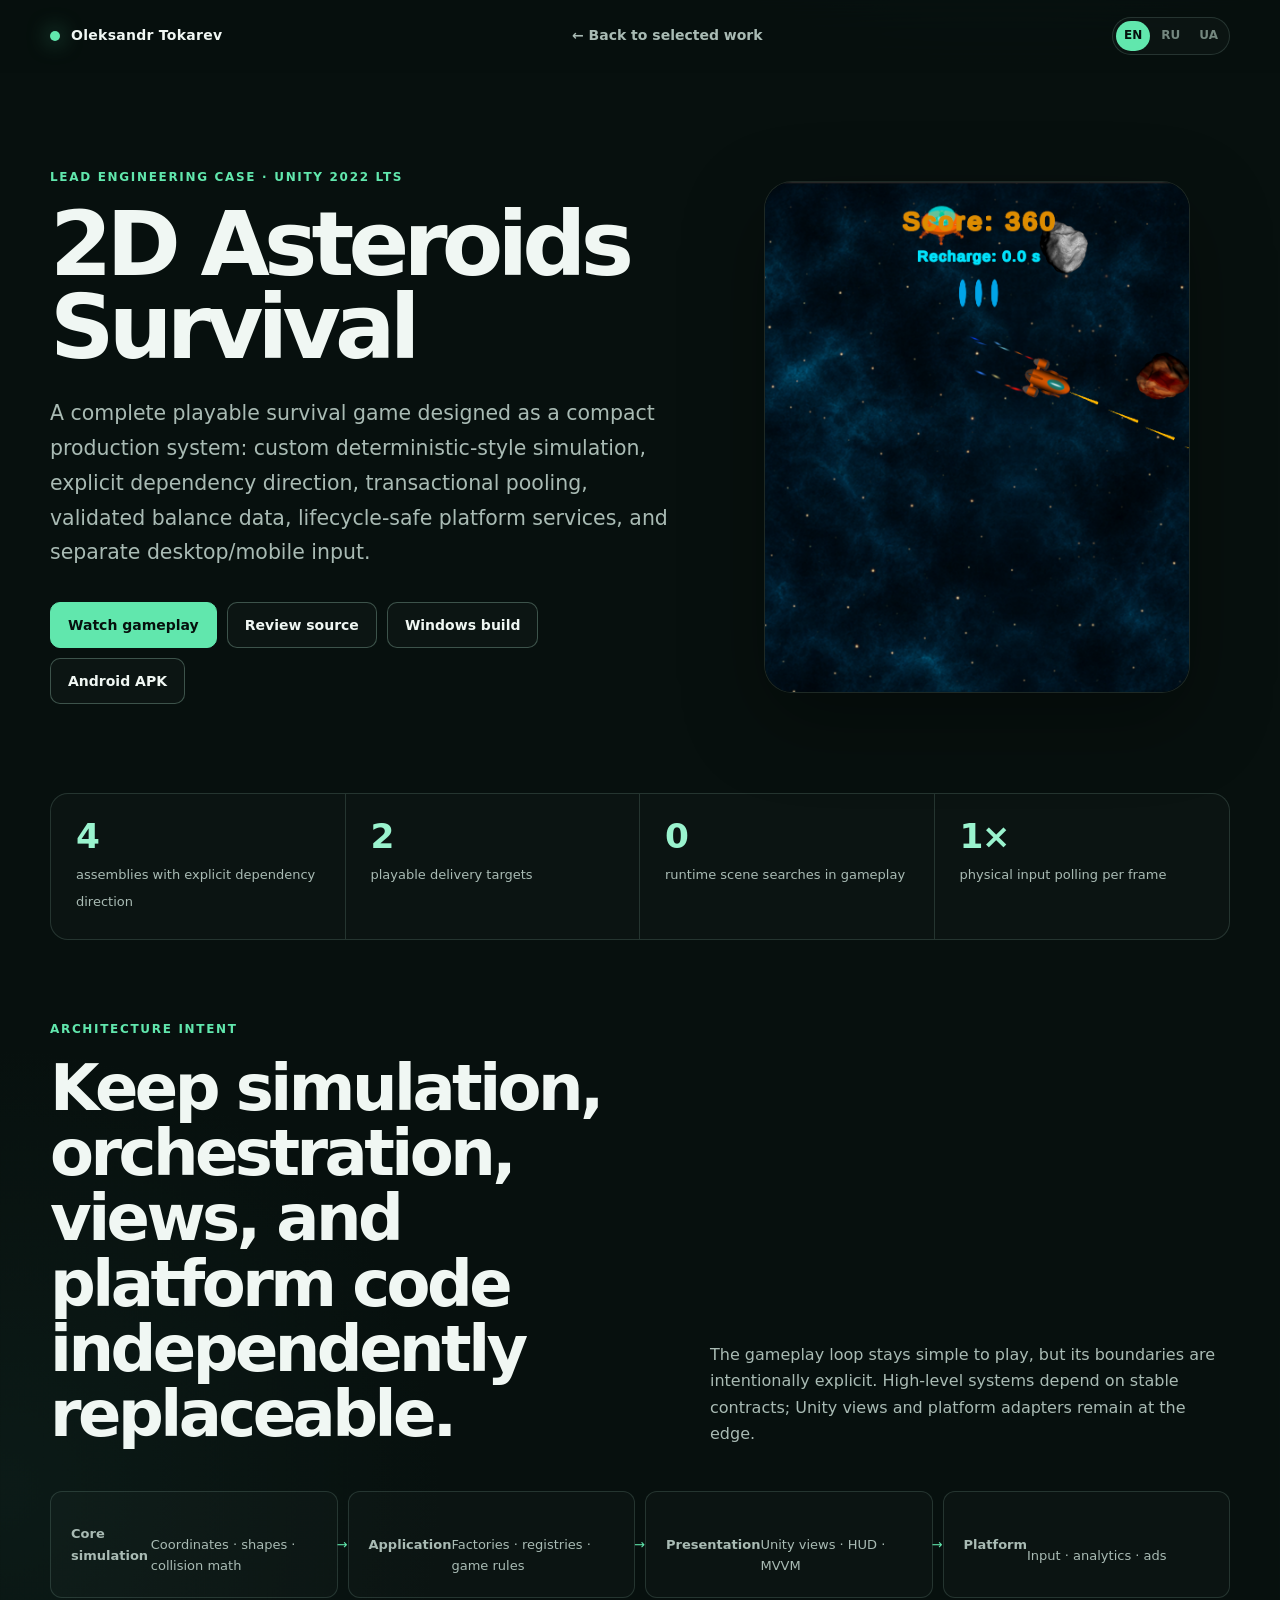
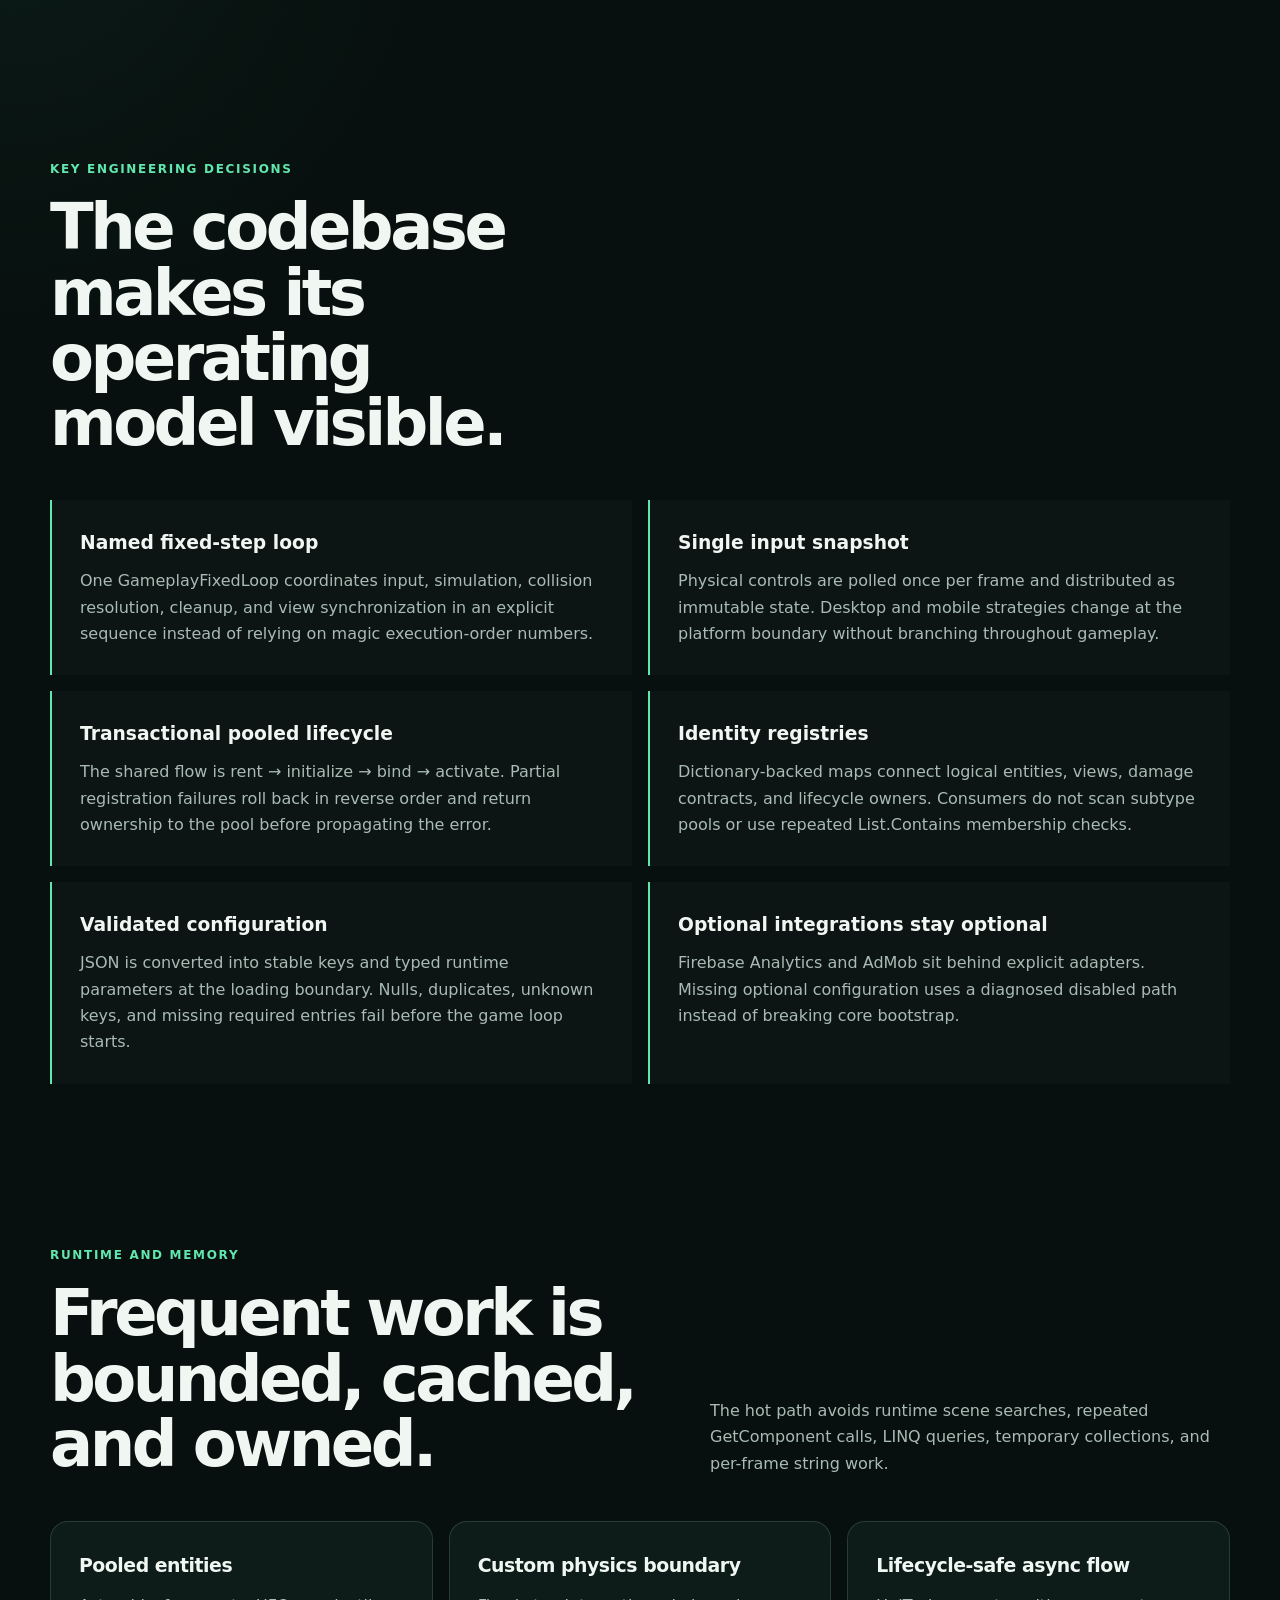
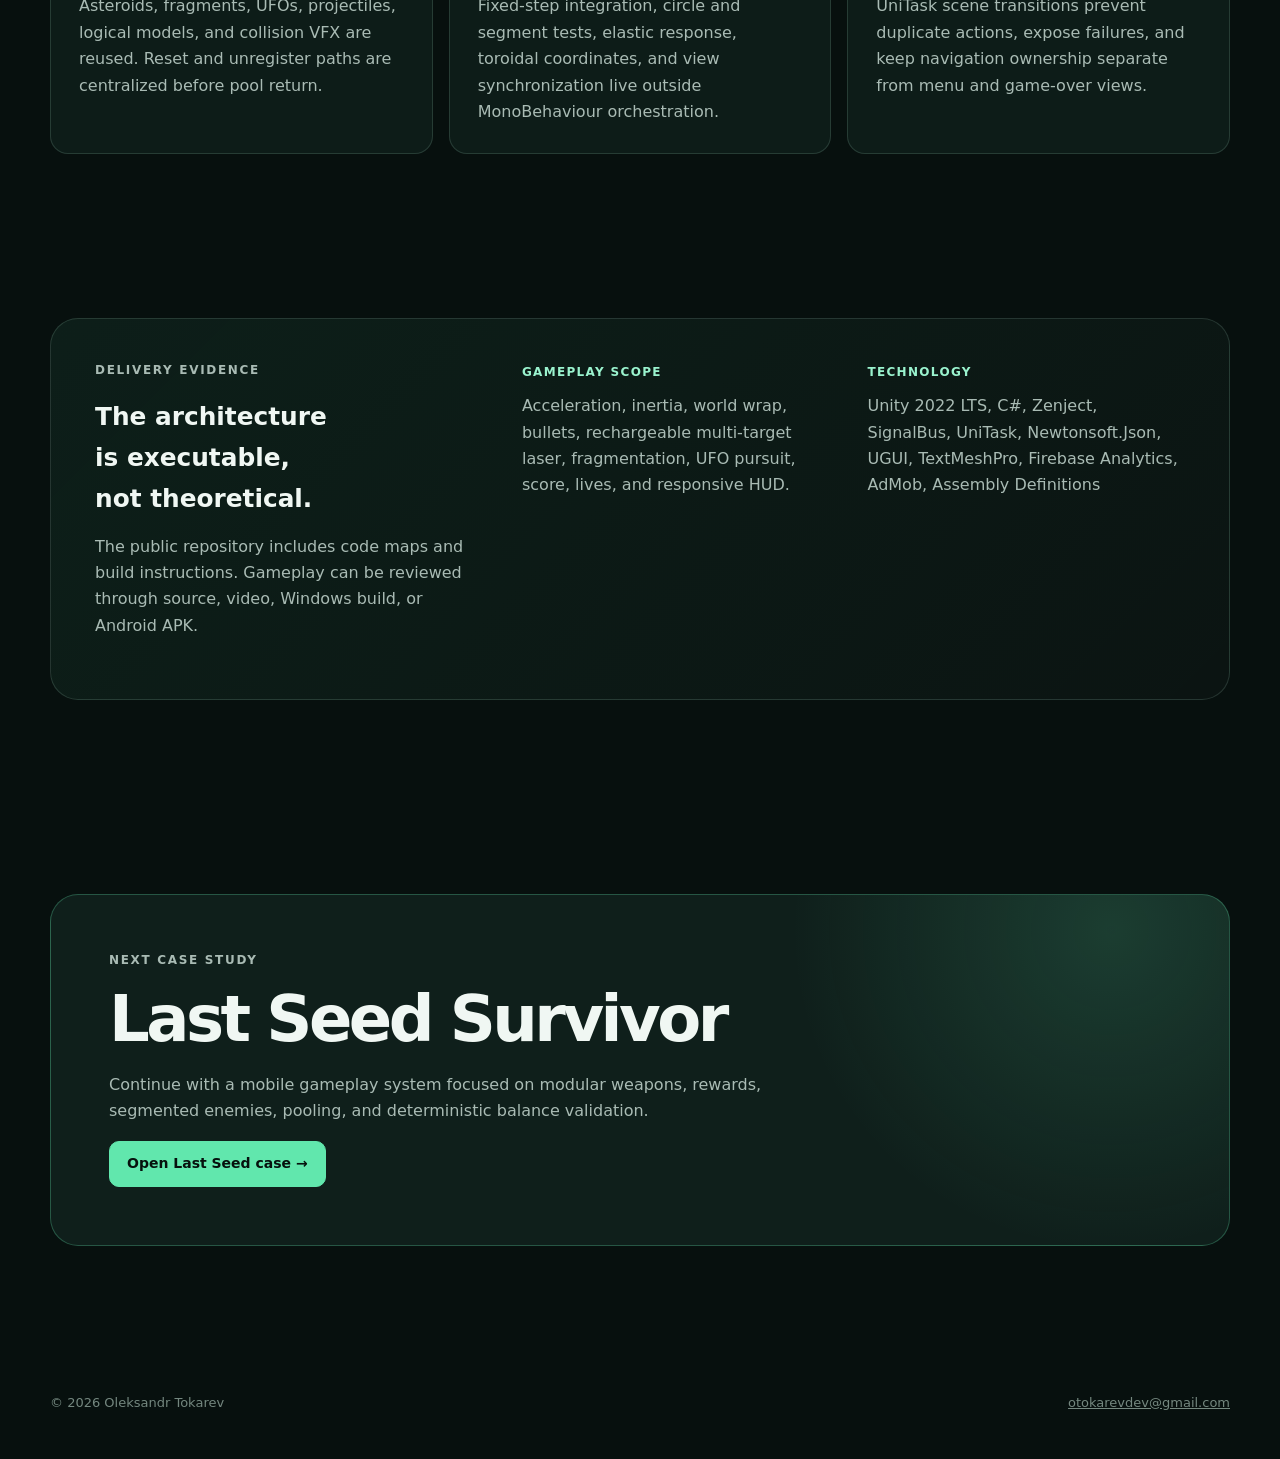
==== projects/asteroids.html @ 2c9d12d4 "feat: restore interactive project media and mobile controls" ====
<!doctype html>
<html lang="en">
<head>
  <meta charset="utf-8"><meta name="viewport" content="width=device-width, initial-scale=1">
  <meta name="description" content="2D Asteroids Survival Unity architecture case study: custom fixed-step physics, explicit assembly boundaries, Zenject composition roots, pooling, validated configuration, mobile input, and PC/Android builds.">
  <link rel="canonical" href="https://tokarevdev.github.io/projects/asteroids.html">
  <meta property="og:type" content="article"><meta property="og:url" content="https://tokarevdev.github.io/projects/asteroids.html"><meta property="og:title" content="2D Asteroids Survival | Unity Architecture Case Study"><meta property="og:description" content="A playable Unity system built around custom physics, explicit dependencies, pooled lifecycles, and platform delivery."><meta property="og:image" content="https://tokarevdev.github.io/assets/asteroids/gameplay.png">
  <meta name="twitter:card" content="summary_large_image"><meta name="twitter:title" content="2D Asteroids Survival | Unity Architecture Case Study"><meta name="twitter:description" content="Custom physics, clean architecture, pooled runtime entities, and playable Windows/Android delivery."><meta name="twitter:image" content="https://tokarevdev.github.io/assets/asteroids/gameplay.png">
  <title>2D Asteroids Survival | Unity Architecture Case Study</title><link rel="stylesheet" href="../assets/site.css">
</head>
<body>
  <a class="skip-link" href="#main" data-i18n="skip">Skip to content</a>
  <header class="site-header"><div class="shell nav"><a class="brand" href="../index.html"><span class="brand-mark" aria-hidden="true"></span><span>Oleksandr Tokarev</span></a><a class="back-link" href="../index.html#work" data-i18n="nav.back">← Back to selected work</a><div class="locale-switcher" aria-label="Language"><button class="locale-button" type="button" data-locale="en" aria-pressed="true">EN</button><button class="locale-button" type="button" data-locale="ru" aria-pressed="false">RU</button><button class="locale-button" type="button" data-locale="uk" aria-pressed="false">UA</button></div></div></header>
  <main id="main">
    <section class="shell case-hero">
      <div><p class="eyebrow" data-i18n="hero.eyebrow">Lead engineering case · Unity 2022 LTS</p><h1>2D Asteroids Survival</h1><p class="hero-lead" data-i18n="hero.lead">A complete playable survival game designed as a compact production system: custom deterministic-style simulation, explicit dependency direction, transactional pooling, validated balance data, lifecycle-safe platform services, and separate desktop/mobile input.</p><div class="hero-actions"><a class="button primary" href="https://youtu.be/MV7N_iHXxiU" target="_blank" rel="noopener" data-i18n="button.gameplay">Watch gameplay</a><a class="button" href="https://github.com/TokarevDev/2D_Asteroids_Survival" target="_blank" rel="noopener" data-i18n="button.source">Review source</a><a class="button" href="../assets/builds/asteroids/2D_Asteroids_Survival_PC_Build.zip" download data-i18n="button.pc">Windows build</a><a class="button" href="../assets/builds/asteroids/2D_Asteroids_Survival.apk" download data-i18n="button.android">Android APK</a></div></div>
      <figure class="case-visual"><div class="media-gallery" data-gallery><div class="gallery-frame landscape" data-gallery-frame tabindex="0"><div class="gallery-track" data-gallery-track><img class="gallery-slide" data-gallery-slide src="../assets/asteroids/gameplay.png" alt="2D Asteroids Survival gameplay arena"></div></div></div></figure>
    </section>

    <section class="shell proof-grid wide-proof" aria-label="Case study evidence"><div class="proof"><b>4</b><span data-i18n="proof.assemblies">assemblies with explicit dependency direction</span></div><div class="proof"><b>2</b><span data-i18n="proof.platforms">playable delivery targets</span></div><div class="proof"><b>0</b><span data-i18n="proof.lookup">runtime scene searches in gameplay</span></div><div class="proof"><b>1×</b><span data-i18n="proof.input">physical input polling per frame</span></div></section>

    <section class="section compact"><div class="shell"><div class="section-head"><div><p class="eyebrow" data-i18n="case.eyebrow">Architecture intent</p><h2 data-i18n="case.title">Keep simulation, orchestration, views, and platform code independently replaceable.</h2></div><p class="section-note" data-i18n="case.note">The gameplay loop stays simple to play, but its boundaries are intentionally explicit. High-level systems depend on stable contracts; Unity views and platform adapters remain at the edge.</p></div>
      <div class="architecture-flow"><span data-i18n-html="flow.core"><b>Core simulation</b><br>Coordinates · shapes · collision math</span><span data-i18n-html="flow.app"><b>Application</b><br>Factories · registries · game rules</span><span data-i18n-html="flow.presentation"><b>Presentation</b><br>Unity views · HUD · MVVM</span><span data-i18n-html="flow.platform"><b>Platform</b><br>Input · analytics · ads</span></div>
    </div></section>

    <section class="section compact"><div class="shell"><div class="section-head"><div><p class="eyebrow" data-i18n="decisions.eyebrow">Key engineering decisions</p><h2 data-i18n="decisions.title">The codebase makes its operating model visible.</h2></div></div><div class="decision-grid">
      <article class="decision"><h3 data-i18n="decision.loop.title">Named fixed-step loop</h3><p data-i18n="decision.loop.text">One GameplayFixedLoop coordinates input, simulation, collision resolution, cleanup, and view synchronization in an explicit sequence instead of relying on magic execution-order numbers.</p></article>
      <article class="decision"><h3 data-i18n="decision.input.title">Single input snapshot</h3><p data-i18n="decision.input.text">Physical controls are polled once per frame and distributed as immutable state. Desktop and mobile strategies change at the platform boundary without branching throughout gameplay.</p></article>
      <article class="decision"><h3 data-i18n="decision.pool.title">Transactional pooled lifecycle</h3><p data-i18n="decision.pool.text">The shared flow is rent → initialize → bind → activate. Partial registration failures roll back in reverse order and return ownership to the pool before propagating the error.</p></article>
      <article class="decision"><h3 data-i18n="decision.registry.title">Identity registries</h3><p data-i18n="decision.registry.text">Dictionary-backed maps connect logical entities, views, damage contracts, and lifecycle owners. Consumers do not scan subtype pools or use repeated List.Contains membership checks.</p></article>
      <article class="decision"><h3 data-i18n="decision.config.title">Validated configuration</h3><p data-i18n="decision.config.text">JSON is converted into stable keys and typed runtime parameters at the loading boundary. Nulls, duplicates, unknown keys, and missing required entries fail before the game loop starts.</p></article>
      <article class="decision"><h3 data-i18n="decision.integration.title">Optional integrations stay optional</h3><p data-i18n="decision.integration.text">Firebase Analytics and AdMob sit behind explicit adapters. Missing optional configuration uses a diagnosed disabled path instead of breaking core bootstrap.</p></article>
    </div></div></section>

    <section class="section compact"><div class="shell"><div class="section-head"><div><p class="eyebrow" data-i18n="runtime.eyebrow">Runtime and memory</p><h2 data-i18n="runtime.title">Frequent work is bounded, cached, and owned.</h2></div><p class="section-note" data-i18n="runtime.note">The hot path avoids runtime scene searches, repeated GetComponent calls, LINQ queries, temporary collections, and per-frame string work.</p></div><div class="case-grid">
      <article class="case-card"><h3 data-i18n="runtime.pool.title">Pooled entities</h3><p data-i18n="runtime.pool.text">Asteroids, fragments, UFOs, projectiles, logical models, and collision VFX are reused. Reset and unregister paths are centralized before pool return.</p></article>
      <article class="case-card"><h3 data-i18n="runtime.physics.title">Custom physics boundary</h3><p data-i18n="runtime.physics.text">Fixed-step integration, circle and segment tests, elastic response, toroidal coordinates, and view synchronization live outside MonoBehaviour orchestration.</p></article>
      <article class="case-card"><h3 data-i18n="runtime.async.title">Lifecycle-safe async flow</h3><p data-i18n="runtime.async.text">UniTask scene transitions prevent duplicate actions, expose failures, and keep navigation ownership separate from menu and game-over views.</p></article>
    </div></div></section>

    <section class="section compact"><div class="shell stack"><div><p class="eyebrow" data-i18n="delivery.eyebrow">Delivery evidence</p><h3 data-i18n="delivery.title">The architecture is executable, not theoretical.</h3><p data-i18n="delivery.text">The public repository includes code maps and build instructions. Gameplay can be reviewed through source, video, Windows build, or Android APK.</p></div><div class="stack-groups"><div class="stack-group"><h4 data-i18n="delivery.gameplay">Gameplay scope</h4><p data-i18n="delivery.gameplay.text">Acceleration, inertia, world wrap, bullets, rechargeable multi-target laser, fragmentation, UFO pursuit, score, lives, and responsive HUD.</p></div><div class="stack-group"><h4 data-i18n="delivery.stack">Technology</h4><p>Unity 2022 LTS, C#, Zenject, SignalBus, UniTask, Newtonsoft.Json, UGUI, TextMeshPro, Firebase Analytics, AdMob, Assembly Definitions</p></div></div></div></section>

    <section class="section"><div class="shell contact"><p class="eyebrow" data-i18n="next.eyebrow">Next case study</p><h2>Last Seed Survivor</h2><p data-i18n="next.text">Continue with a mobile gameplay system focused on modular weapons, rewards, segmented enemies, pooling, and deterministic balance validation.</p><a class="button primary" href="last-seed.html" data-i18n="next.button">Open Last Seed case →</a></div></section>
  </main>
  <footer class="site-footer"><div class="shell footer-row"><span>© 2026 Oleksandr Tokarev</span><a href="mailto:otokarevdev@gmail.com">otokarevdev@gmail.com</a></div></footer>
  <script>
  window.PORTFOLIO_TRANSLATIONS={
    ru:{"skip":"Перейти к содержимому","nav.back":"← К избранным проектам","hero.eyebrow":"Главный инженерный кейс · Unity 2022 LTS","hero.lead":"Завершённая survival-игра, спроектированная как компактная production-система: собственная deterministic-style симуляция, явное направление зависимостей, транзакционный pooling, валидируемые данные баланса, lifecycle-safe платформенные сервисы и отдельный desktop/mobile input.","button.gameplay":"Смотреть геймплей","button.source":"Открыть код","button.pc":"Windows-сборка","button.android":"Android APK","proof.assemblies":"assemblies с явным направлением зависимостей","proof.platforms":"играбельные delivery targets","proof.lookup":"runtime-поисков по сцене в gameplay","proof.input":"physical input polling за кадр","case.eyebrow":"Архитектурное намерение","case.title":"Симуляция, orchestration, views и platform-код можно заменять независимо.","case.note":"Gameplay loop остаётся простым для игрока, но его границы намеренно явные. Высокоуровневые системы зависят от стабильных контрактов; Unity views и platform adapters остаются на краю.","flow.core":"<b>Core simulation</b><br>Координаты · shapes · collision math","flow.app":"<b>Application</b><br>Factories · registries · game rules","flow.presentation":"<b>Presentation</b><br>Unity views · HUD · MVVM","flow.platform":"<b>Platform</b><br>Input · analytics · ads","decisions.eyebrow":"Ключевые инженерные решения","decisions.title":"Кодовая база явно показывает свою операционную модель.","decision.loop.title":"Именованный fixed-step loop","decision.loop.text":"Один GameplayFixedLoop координирует input, simulation, collision resolution, cleanup и синхронизацию views в явной последовательности без магических execution-order чисел.","decision.input.title":"Единый input snapshot","decision.input.text":"Физический input опрашивается один раз за кадр и передаётся как immutable state. Desktop и mobile стратегии меняются на platform boundary без ветвлений по всему gameplay.","decision.pool.title":"Транзакционный pooled lifecycle","decision.pool.text":"Общий flow: rent → initialize → bind → activate. Частичный сбой регистрации откатывается в обратном порядке и возвращает ownership пулу до передачи ошибки.","decision.registry.title":"Identity registries","decision.registry.text":"Dictionary-backed maps связывают logical entities, views, damage-контракты и lifecycle owners. Потребители не перебирают subtype pools и не используют повторные List.Contains проверки.","decision.config.title":"Валидируемая конфигурация","decision.config.text":"JSON преобразуется в стабильные ключи и типизированные runtime-параметры на границе загрузки. Null, дубликаты, неизвестные и отсутствующие обязательные ключи выявляются до старта game loop.","decision.integration.title":"Опциональные интеграции остаются опциональными","decision.integration.text":"Firebase Analytics и AdMob находятся за явными adapters. Отсутствующая конфигурация использует диагностируемый disabled path и не ломает core bootstrap.","runtime.eyebrow":"Runtime и память","runtime.title":"Частая работа ограничена, кеширована и имеет владельца.","runtime.note":"Hot path не использует runtime scene search, повторный GetComponent, LINQ, временные коллекции и строки на каждый кадр.","runtime.pool.title":"Pooled entities","runtime.pool.text":"Астероиды, фрагменты, UFO, снаряды, logical models и collision VFX переиспользуются. Reset и unregister централизованы до возврата в pool.","runtime.physics.title":"Граница собственной физики","runtime.physics.text":"Fixed-step integration, circle/segment tests, elastic response, toroidal coordinates и синхронизация views находятся вне MonoBehaviour orchestration.","runtime.async.title":"Lifecycle-safe async flow","runtime.async.text":"UniTask scene transitions блокируют дублирующие действия, показывают ошибки и отделяют ownership навигации от menu и game-over views.","delivery.eyebrow":"Доказательства delivery","delivery.title":"Архитектуру можно запустить, это не теория.","delivery.text":"Публичный репозиторий содержит code maps и инструкции запуска. Gameplay доступен через исходный код, видео, Windows-сборку и Android APK.","delivery.gameplay":"Gameplay scope","delivery.gameplay.text":"Ускорение, инерция, world wrap, bullets, rechargeable multi-target laser, fragmentation, UFO pursuit, score, lives и адаптивный HUD.","delivery.stack":"Технологии","next.eyebrow":"Следующий кейс","next.text":"Мобильная gameplay-система с модульным оружием, наградами, сегментированными врагами, pooling и детерминированной проверкой баланса.","next.button":"Открыть кейс Last Seed →"},
    uk:{"skip":"Перейти до вмісту","nav.back":"← До обраних проєктів","hero.eyebrow":"Головний інженерний кейс · Unity 2022 LTS","hero.lead":"Завершена survival-гра, спроєктована як компактна production-система: власна deterministic-style симуляція, явний напрямок залежностей, транзакційний pooling, валідовані дані балансу, lifecycle-safe платформні сервіси та окремий desktop/mobile input.","button.gameplay":"Дивитися геймплей","button.source":"Відкрити код","button.pc":"Windows-збірка","button.android":"Android APK","proof.assemblies":"assemblies з явним напрямком залежностей","proof.platforms":"іграбельні delivery targets","proof.lookup":"runtime-пошуків по сцені в gameplay","proof.input":"physical input polling за кадр","case.eyebrow":"Архітектурний намір","case.title":"Симуляцію, orchestration, views і platform-код можна замінювати незалежно.","case.note":"Gameplay loop залишається простим для гравця, але його межі навмисно явні. Високорівневі системи залежать від стабільних контрактів; Unity views і platform adapters залишаються на краю.","flow.core":"<b>Core simulation</b><br>Координати · shapes · collision math","flow.app":"<b>Application</b><br>Factories · registries · game rules","flow.presentation":"<b>Presentation</b><br>Unity views · HUD · MVVM","flow.platform":"<b>Platform</b><br>Input · analytics · ads","decisions.eyebrow":"Ключові інженерні рішення","decisions.title":"Кодова база явно показує свою операційну модель.","decision.loop.title":"Іменований fixed-step loop","decision.loop.text":"Один GameplayFixedLoop координує input, simulation, collision resolution, cleanup і синхронізацію views у явній послідовності без магічних execution-order чисел.","decision.input.title":"Єдиний input snapshot","decision.input.text":"Фізичний input опитується один раз за кадр і передається як immutable state. Desktop і mobile стратегії змінюються на platform boundary без розгалужень у всьому gameplay.","decision.pool.title":"Транзакційний pooled lifecycle","decision.pool.text":"Спільний flow: rent → initialize → bind → activate. Частковий збій реєстрації відкочується у зворотному порядку та повертає ownership пулу до передачі помилки.","decision.registry.title":"Identity registries","decision.registry.text":"Dictionary-backed maps пов’язують logical entities, views, damage-контракти й lifecycle owners. Споживачі не перебирають subtype pools і не використовують повторні List.Contains перевірки.","decision.config.title":"Валідована конфігурація","decision.config.text":"JSON перетворюється на стабільні ключі й типізовані runtime-параметри на межі завантаження. Null, дублікати, невідомі та відсутні обов’язкові ключі виявляються до старту game loop.","decision.integration.title":"Опціональні інтеграції залишаються опціональними","decision.integration.text":"Firebase Analytics і AdMob розташовані за явними adapters. Відсутня конфігурація використовує діагностований disabled path і не ламає core bootstrap.","runtime.eyebrow":"Runtime і пам’ять","runtime.title":"Часта робота обмежена, кешована й має власника.","runtime.note":"Hot path не використовує runtime scene search, повторний GetComponent, LINQ, тимчасові колекції та рядки на кожен кадр.","runtime.pool.title":"Pooled entities","runtime.pool.text":"Астероїди, фрагменти, UFO, снаряди, logical models і collision VFX перевикористовуються. Reset і unregister централізовані до повернення в pool.","runtime.physics.title":"Межа власної фізики","runtime.physics.text":"Fixed-step integration, circle/segment tests, elastic response, toroidal coordinates і синхронізація views знаходяться поза MonoBehaviour orchestration.","runtime.async.title":"Lifecycle-safe async flow","runtime.async.text":"UniTask scene transitions блокують повторні дії, показують помилки й відокремлюють ownership навігації від menu та game-over views.","delivery.eyebrow":"Докази delivery","delivery.title":"Архітектуру можна запустити, це не теорія.","delivery.text":"Публічний репозиторій містить code maps та інструкції запуску. Gameplay доступний через вихідний код, відео, Windows-збірку та Android APK.","delivery.gameplay":"Gameplay scope","delivery.gameplay.text":"Прискорення, інерція, world wrap, bullets, rechargeable multi-target laser, fragmentation, UFO pursuit, score, lives і адаптивний HUD.","delivery.stack":"Технології","next.eyebrow":"Наступний кейс","next.text":"Мобільна gameplay-система з модульною зброєю, нагородами, сегментованими ворогами, pooling і детермінованою перевіркою балансу.","next.button":"Відкрити кейс Last Seed →"}
  };
  </script><script src="../assets/site.js" defer></script>
</body></html>
---- assets/site.css ----
:root {
  color-scheme: dark;
  --bg: #07100e;
  --bg-raised: #0b1714;
  --panel: rgba(15, 31, 27, 0.84);
  --panel-solid: #0f1f1b;
  --line: rgba(164, 214, 194, 0.17);
  --line-strong: rgba(164, 214, 194, 0.32);
  --text: #f0f7f3;
  --muted: #a9bbb4;
  --faint: #74877f;
  --accent: #61e7ad;
  --accent-strong: #9af3ce;
  --accent-soft: rgba(97, 231, 173, 0.11);
  --warm: #ffc76b;
  --danger: #ff8c7f;
  --max: 1180px;
  --radius-lg: 28px;
  --radius-md: 18px;
  --radius-sm: 12px;
  --shadow: 0 28px 80px rgba(0, 0, 0, 0.34);
}

* { box-sizing: border-box; }

html {
  scroll-behavior: smooth;
  background: var(--bg);
}

body {
  margin: 0;
  min-width: 320px;
  color: var(--text);
  background:
    radial-gradient(circle at 78% -10%, rgba(49, 148, 108, 0.18), transparent 34rem),
    radial-gradient(circle at 0% 32%, rgba(50, 111, 96, 0.11), transparent 28rem),
    var(--bg);
  font-family: Inter, ui-sans-serif, system-ui, -apple-system, BlinkMacSystemFont, "Segoe UI", sans-serif;
  font-size: 16px;
  line-height: 1.65;
  -webkit-font-smoothing: antialiased;
}

body::before {
  position: fixed;
  inset: 0;
  z-index: -1;
  pointer-events: none;
  content: "";
  opacity: 0.025;
  background-image: linear-gradient(rgba(255,255,255,.6) 1px, transparent 1px), linear-gradient(90deg, rgba(255,255,255,.6) 1px, transparent 1px);
  background-size: 48px 48px;
}

a { color: inherit; }
img { display: block; max-width: 100%; }
button, a { -webkit-tap-highlight-color: transparent; }

.skip-link {
  position: fixed;
  top: 12px;
  left: 12px;
  z-index: 100;
  padding: 10px 14px;
  color: #06100d;
  background: var(--accent);
  border-radius: 8px;
  transform: translateY(-160%);
}

.skip-link:focus { transform: translateY(0); }

.shell {
  width: min(calc(100% - 40px), var(--max));
  margin-inline: auto;
}

.site-header {
  position: sticky;
  top: 0;
  z-index: 50;
  border-bottom: 1px solid transparent;
  background: rgba(7, 16, 14, 0.72);
  backdrop-filter: blur(18px);
}

.site-header.scrolled { border-color: var(--line); }

.nav {
  min-height: 72px;
  display: flex;
  align-items: center;
  justify-content: space-between;
  gap: 24px;
}

.brand {
  display: inline-flex;
  align-items: center;
  gap: 11px;
  text-decoration: none;
  font-size: 14px;
  font-weight: 760;
  letter-spacing: .02em;
}

.brand-mark {
  width: 10px;
  height: 10px;
  border-radius: 50%;
  background: var(--accent);
  box-shadow: 0 0 22px rgba(97, 231, 173, .72);
}

.nav-links,
.locale-switcher,
.hero-actions,
.project-actions,
.contact-actions {
  display: flex;
  align-items: center;
  flex-wrap: wrap;
  gap: 10px;
}

.nav-links { gap: 24px; }
.nav-links a {
  color: var(--muted);
  text-decoration: none;
  font-size: 14px;
  font-weight: 650;
}
.nav-links a:hover { color: var(--text); }

.nav-tools { display: flex; align-items: center; gap: 18px; }
.locale-switcher {
  gap: 3px;
  padding: 3px;
  border: 1px solid var(--line);
  border-radius: 999px;
  background: rgba(255,255,255,.025);
}

.locale-button {
  min-width: 34px;
  height: 30px;
  padding: 0 8px;
  color: var(--faint);
  border: 0;
  border-radius: 999px;
  background: transparent;
  font: inherit;
  font-size: 12px;
  font-weight: 800;
  cursor: pointer;
}

.locale-button[aria-pressed="true"] {
  color: #06100d;
  background: var(--accent);
}

.hero {
  padding: 104px 0 70px;
  display: grid;
  grid-template-columns: minmax(0, 1.35fr) minmax(280px, .65fr);
  gap: 72px;
  align-items: end;
}

.eyebrow,
.project-index,
.mini-label {
  margin: 0 0 18px;
  color: var(--accent);
  font-size: 12px;
  font-weight: 850;
  letter-spacing: .14em;
  line-height: 1.3;
  text-transform: uppercase;
}

h1, h2, h3, p { margin-top: 0; }
h1, h2, h3 { text-wrap: balance; }

h1 {
  max-width: 920px;
  margin-bottom: 28px;
  font-size: clamp(3.15rem, 7.6vw, 6.9rem);
  font-weight: 780;
  letter-spacing: -.065em;
  line-height: .92;
}

.hero-lead {
  max-width: 760px;
  margin-bottom: 32px;
  color: var(--muted);
  font-size: clamp(1.04rem, 2vw, 1.28rem);
  line-height: 1.7;
}

.button {
  display: inline-flex;
  min-height: 46px;
  align-items: center;
  justify-content: center;
  gap: 8px;
  padding: 10px 17px;
  color: var(--text);
  border: 1px solid var(--line-strong);
  border-radius: 10px;
  background: rgba(255,255,255,.025);
  text-decoration: none;
  font-size: 14px;
  font-weight: 760;
  transition: transform .18s ease, border-color .18s ease, background .18s ease;
}

.button:hover {
  border-color: rgba(97,231,173,.55);
  background: var(--accent-soft);
  transform: translateY(-2px);
}

.button.primary {
  color: #06110d;
  border-color: var(--accent);
  background: var(--accent);
}

.button.primary:hover { background: var(--accent-strong); }
.button.disabled {
  color: var(--faint);
  border-style: dashed;
  cursor: not-allowed;
  pointer-events: none;
}

.hero-note {
  padding: 24px 0 4px 28px;
  border-left: 1px solid var(--line-strong);
}

.hero-note strong {
  display: block;
  margin-bottom: 8px;
  color: var(--text);
  font-size: 1.05rem;
}

.hero-note p { margin: 0; color: var(--muted); }

.proof-grid {
  display: grid;
  grid-template-columns: repeat(4, 1fr);
  border: 1px solid var(--line);
  border-radius: var(--radius-md);
  background: rgba(255,255,255,.018);
  overflow: hidden;
}

.proof {
  min-height: 142px;
  padding: 25px;
  border-right: 1px solid var(--line);
}
.proof:last-child { border-right: 0; }
.proof b {
  display: block;
  margin-bottom: 8px;
  color: var(--accent-strong);
  font-size: 2.15rem;
  letter-spacing: -.05em;
  line-height: 1;
}
.proof span { color: var(--muted); font-size: 13px; line-height: 1.45; }

.section { padding: 112px 0; }
.section.compact { padding: 82px 0; }
.section-head {
  display: grid;
  grid-template-columns: 1fr minmax(280px, 520px);
  gap: 44px;
  align-items: end;
  margin-bottom: 44px;
}

.section h2 {
  max-width: 760px;
  margin-bottom: 0;
  font-size: clamp(2.2rem, 5vw, 4.6rem);
  font-weight: 760;
  letter-spacing: -.055em;
  line-height: 1.02;
}

.section-note { margin: 0; color: var(--muted); }

.project {
  position: relative;
  display: grid;
  grid-template-columns: minmax(0, 1.08fr) minmax(340px, .92fr);
  gap: 0;
  margin-bottom: 40px;
  border: 1px solid var(--line);
  border-radius: var(--radius-lg);
  background: linear-gradient(140deg, rgba(17,37,32,.92), rgba(10,22,19,.94));
  box-shadow: var(--shadow);
  overflow: hidden;
}

.project:last-child { margin-bottom: 0; }
.project.reverse { grid-template-columns: minmax(340px, .92fr) minmax(0, 1.08fr); }
.project.reverse .project-media { order: 2; }

.project-media {
  min-height: 610px;
  background: #020605;
}

.project-media img {
  width: 100%;
  height: 100%;
  object-fit: cover;
}

.project-media.portrait {
  display: grid;
  grid-template-columns: 1fr 1fr;
  gap: 2px;
  padding: 2px;
  background: rgba(97,231,173,.13);
}

.project-media.portrait img { min-height: 304px; }

.media-gallery {
  position: relative;
  width: 100%;
  height: 100%;
  min-height: inherit;
  overflow: hidden;
}

.gallery-frame {
  width: 100%;
  height: 100%;
  min-height: inherit;
  overflow: hidden;
  cursor: zoom-in;
  touch-action: pan-y;
}

.gallery-track {
  display: flex;
  width: 100%;
  height: 100%;
  min-height: inherit;
  transition: transform .42s cubic-bezier(.22,.72,.2,1);
}

.gallery-slide {
  width: 100%;
  min-width: 100%;
  height: 100%;
  min-height: inherit;
  object-fit: contain;
  background: #020605;
  user-select: none;
}

.gallery-frame.landscape .gallery-slide { object-fit: cover; }

.gallery-controls {
  position: absolute;
  right: 18px;
  bottom: 18px;
  left: 18px;
  z-index: 4;
  display: flex;
  align-items: center;
  justify-content: space-between;
  gap: 12px;
  pointer-events: none;
}

.gallery-button,
.viewer-nav,
.viewer-close,
.back-to-top {
  display: inline-flex;
  align-items: center;
  justify-content: center;
  color: var(--text);
  border: 1px solid rgba(255,255,255,.22);
  background: rgba(5, 13, 11, .82);
  backdrop-filter: blur(12px);
  cursor: pointer;
}

.gallery-button {
  width: 42px;
  height: 42px;
  border-radius: 50%;
  font-size: 25px;
  pointer-events: auto;
}

.gallery-counter {
  padding: 7px 11px;
  color: var(--text);
  border: 1px solid rgba(255,255,255,.18);
  border-radius: 999px;
  background: rgba(5,13,11,.78);
  font-size: 12px;
  font-weight: 800;
  line-height: 1;
}

.gallery-dots {
  position: absolute;
  bottom: 78px;
  left: 50%;
  z-index: 5;
  display: flex;
  gap: 6px;
  transform: translateX(-50%);
}

.gallery-dot {
  width: 7px;
  height: 7px;
  padding: 0;
  border: 0;
  border-radius: 50%;
  background: rgba(255,255,255,.36);
  cursor: pointer;
}

.gallery-dot.active { background: var(--accent); box-shadow: 0 0 12px rgba(97,231,173,.65); }

.image-viewer {
  position: fixed;
  inset: 0;
  z-index: 1000;
  display: none;
  align-items: center;
  justify-content: center;
  padding: 26px;
  background: rgba(0, 5, 4, .94);
  backdrop-filter: blur(14px);
}

.image-viewer.open { display: flex; }
.viewer-open { overflow: hidden; }
.viewer-dialog { position: relative; width: min(1320px, 100%); height: min(88vh, 880px); }
.viewer-viewport { width: 100%; height: 100%; overflow: hidden; }
.viewer-track { display: flex; width: 100%; height: 100%; transition: transform .35s ease; }
.viewer-image { min-width: 100%; width: 100%; height: 100%; object-fit: contain; user-select: none; }
.viewer-close { position: absolute; top: -4px; right: -4px; z-index: 3; width: 48px; height: 48px; border-radius: 50%; font-size: 30px; }
.viewer-nav { position: absolute; top: 50%; z-index: 3; width: 52px; height: 72px; border-radius: 14px; font-size: 38px; transform: translateY(-50%); }
.viewer-prev { left: 12px; }
.viewer-next { right: 12px; }
.viewer-counter { position: absolute; right: 50%; bottom: 8px; padding: 7px 12px; border-radius: 999px; background: rgba(5,13,11,.8); font-size: 12px; font-weight: 800; transform: translateX(50%); }

.back-to-top {
  position: fixed;
  right: 24px;
  bottom: 24px;
  z-index: 45;
  width: 48px;
  height: 48px;
  border-radius: 50%;
  font-size: 22px;
  opacity: 0;
  pointer-events: none;
  transform: translateY(16px);
  transition: opacity .2s ease, transform .2s ease, border-color .2s ease;
}

.back-to-top.visible { opacity: 1; pointer-events: auto; transform: translateY(0); }
.back-to-top:hover, .gallery-button:hover, .viewer-nav:hover, .viewer-close:hover { border-color: var(--accent); color: var(--accent); }

.project-content { padding: clamp(30px, 5vw, 58px); }
.project h3 {
  margin-bottom: 18px;
  font-size: clamp(2rem, 4vw, 3.6rem);
  letter-spacing: -.05em;
  line-height: 1;
}

.project-summary { margin-bottom: 24px; color: var(--muted); font-size: 1.02rem; }
.metric-row {
  display: grid;
  grid-template-columns: repeat(2, 1fr);
  gap: 10px;
  margin: 28px 0;
}

.metric {
  padding: 15px;
  border: 1px solid var(--line);
  border-radius: var(--radius-sm);
  background: rgba(255,255,255,.018);
}

.metric b { display: block; color: var(--accent-strong); font-size: 1.35rem; }
.metric span { color: var(--muted); font-size: 12px; line-height: 1.35; }

.evidence-list,
.content-list {
  margin: 0 0 28px;
  padding: 0;
  list-style: none;
}

.evidence-list li,
.content-list li {
  position: relative;
  margin: 0;
  padding: 10px 0 10px 22px;
  color: var(--muted);
  border-top: 1px solid var(--line);
}
.evidence-list li::before,
.content-list li::before {
  position: absolute;
  top: 18px;
  left: 2px;
  width: 6px;
  height: 6px;
  content: "";
  border-radius: 50%;
  background: var(--accent);
}

.tag-list {
  display: flex;
  flex-wrap: wrap;
  gap: 7px;
  margin: 0 0 30px;
  padding: 0;
  list-style: none;
}
.tag-list li {
  padding: 6px 9px;
  color: #bad0c7;
  border: 1px solid var(--line);
  border-radius: 7px;
  background: rgba(255,255,255,.018);
  font-size: 11px;
  font-weight: 720;
}

.capability-grid,
.case-grid {
  display: grid;
  grid-template-columns: repeat(3, 1fr);
  gap: 16px;
}

.capability,
.case-card {
  padding: 28px;
  border: 1px solid var(--line);
  border-radius: var(--radius-md);
  background: var(--panel);
}

.capability h3,
.case-card h3 {
  margin-bottom: 12px;
  font-size: 1.18rem;
  letter-spacing: -.025em;
}
.capability p,
.case-card p { margin-bottom: 0; color: var(--muted); }

.stack {
  display: grid;
  grid-template-columns: .72fr 1.28fr;
  gap: 54px;
  padding: 44px;
  border: 1px solid var(--line);
  border-radius: var(--radius-lg);
  background: linear-gradient(135deg, rgba(97,231,173,.07), rgba(255,255,255,.018));
}

.stack h3 { margin-bottom: 14px; font-size: 1.55rem; }
.stack p { color: var(--muted); }
.stack-groups { display: grid; grid-template-columns: 1fr 1fr; gap: 28px; }
.stack-group h4 { margin: 0 0 10px; color: var(--accent-strong); font-size: 12px; letter-spacing: .11em; text-transform: uppercase; }
.stack-group p { margin: 0; }

.contact {
  padding: 58px;
  border: 1px solid rgba(97,231,173,.28);
  border-radius: var(--radius-lg);
  background:
    radial-gradient(circle at 90% 10%, rgba(97,231,173,.15), transparent 20rem),
    var(--panel-solid);
}

.contact h2 { max-width: 860px; margin-bottom: 20px; }
.contact p { max-width: 690px; color: var(--muted); }
.contact-actions { margin-top: 28px; }

.site-footer {
  padding: 34px 0 46px;
  color: var(--faint);
  font-size: 13px;
}
.footer-row { display: flex; justify-content: space-between; gap: 20px; flex-wrap: wrap; }

/* Case-study pages */
.case-hero {
  padding: 92px 0 56px;
  display: grid;
  grid-template-columns: 1.1fr .9fr;
  gap: 56px;
  align-items: center;
}
.case-hero h1 { font-size: clamp(3.2rem, 7vw, 6.4rem); }
.case-visual {
  min-height: 510px;
  border: 1px solid var(--line);
  border-radius: var(--radius-lg);
  background: #020605;
  box-shadow: var(--shadow);
  overflow: hidden;
}
.case-visual img { width: 100%; height: 100%; object-fit: cover; }
.case-visual.seed { display: grid; grid-template-columns: 1fr 1fr; gap: 2px; padding: 2px; }

.architecture-flow {
  display: grid;
  grid-template-columns: repeat(4, 1fr);
  gap: 10px;
  margin-top: 32px;
}
.architecture-flow span {
  position: relative;
  min-height: 100px;
  padding: 20px;
  display: flex;
  align-items: center;
  color: var(--muted);
  border: 1px solid var(--line);
  border-radius: var(--radius-sm);
  background: rgba(255,255,255,.018);
  font-size: 13px;
}
.architecture-flow span:not(:last-child)::after {
  position: absolute;
  right: -11px;
  z-index: 2;
  color: var(--accent);
  content: "→";
}

.decision-grid { display: grid; grid-template-columns: repeat(2, 1fr); gap: 16px; }
.decision {
  padding: 28px;
  border-left: 2px solid var(--accent);
  background: rgba(255,255,255,.018);
}
.decision h3 { margin-bottom: 9px; }
.decision p { margin: 0; color: var(--muted); }

.wide-proof { margin-top: 28px; }
.back-link { color: var(--muted); text-decoration: none; font-size: 14px; font-weight: 700; }
.back-link:hover { color: var(--accent); }

@media (max-width: 980px) {
  .hero, .case-hero, .project, .project.reverse, .stack { grid-template-columns: 1fr; }
  .hero { gap: 46px; padding-top: 78px; }
  .project.reverse .project-media { order: 0; }
  .project-media { min-height: 440px; }
  .case-visual { min-height: 420px; }
  .proof-grid { grid-template-columns: repeat(2, 1fr); }
  .proof:nth-child(2) { border-right: 0; }
  .proof:nth-child(-n+2) { border-bottom: 1px solid var(--line); }
  .capability-grid, .case-grid { grid-template-columns: 1fr 1fr; }
}

@media (max-width: 720px) {
  .shell { width: min(calc(100% - 28px), var(--max)); }
  .nav { min-height: 64px; }
  .nav-links { display: none; }
  .nav-tools { margin-left: auto; }
  .hero { padding-top: 66px; }
  h1 { font-size: clamp(2.8rem, 15vw, 4.6rem); }
  .section { padding: 78px 0; }
  .section-head { grid-template-columns: 1fr; gap: 20px; margin-bottom: 30px; }
  .proof { min-height: 130px; padding: 20px; }
  .project-media { min-height: 310px; }
  .project-media.portrait img { min-height: 260px; }
  .project-content { padding: 28px 22px 30px; }
  .capability-grid, .case-grid, .decision-grid, .stack-groups, .architecture-flow { grid-template-columns: 1fr; }
  .architecture-flow span:not(:last-child)::after { right: auto; bottom: -19px; left: 24px; transform: rotate(90deg); }
  .stack, .contact { padding: 28px 22px; }
  .case-hero { padding-top: 64px; }
  .case-visual { min-height: 350px; }
  .gallery-controls { right: 10px; bottom: 10px; left: 10px; }
  .gallery-button { width: 38px; height: 38px; }
  .gallery-dots { bottom: 64px; }
  .image-viewer { padding: 8px; }
  .viewer-dialog { height: 92vh; }
  .viewer-nav { width: 42px; height: 58px; }
  .viewer-prev { left: 4px; }
  .viewer-next { right: 4px; }
  .viewer-close { top: 4px; right: 4px; }
  .back-to-top { right: 14px; bottom: 14px; width: 44px; height: 44px; }
}

@media (prefers-reduced-motion: reduce) {
  html { scroll-behavior: auto; }
  *, *::before, *::after { transition-duration: .01ms !important; }
}

:focus-visible { outline: 3px solid rgba(97,231,173,.72); outline-offset: 3px; }
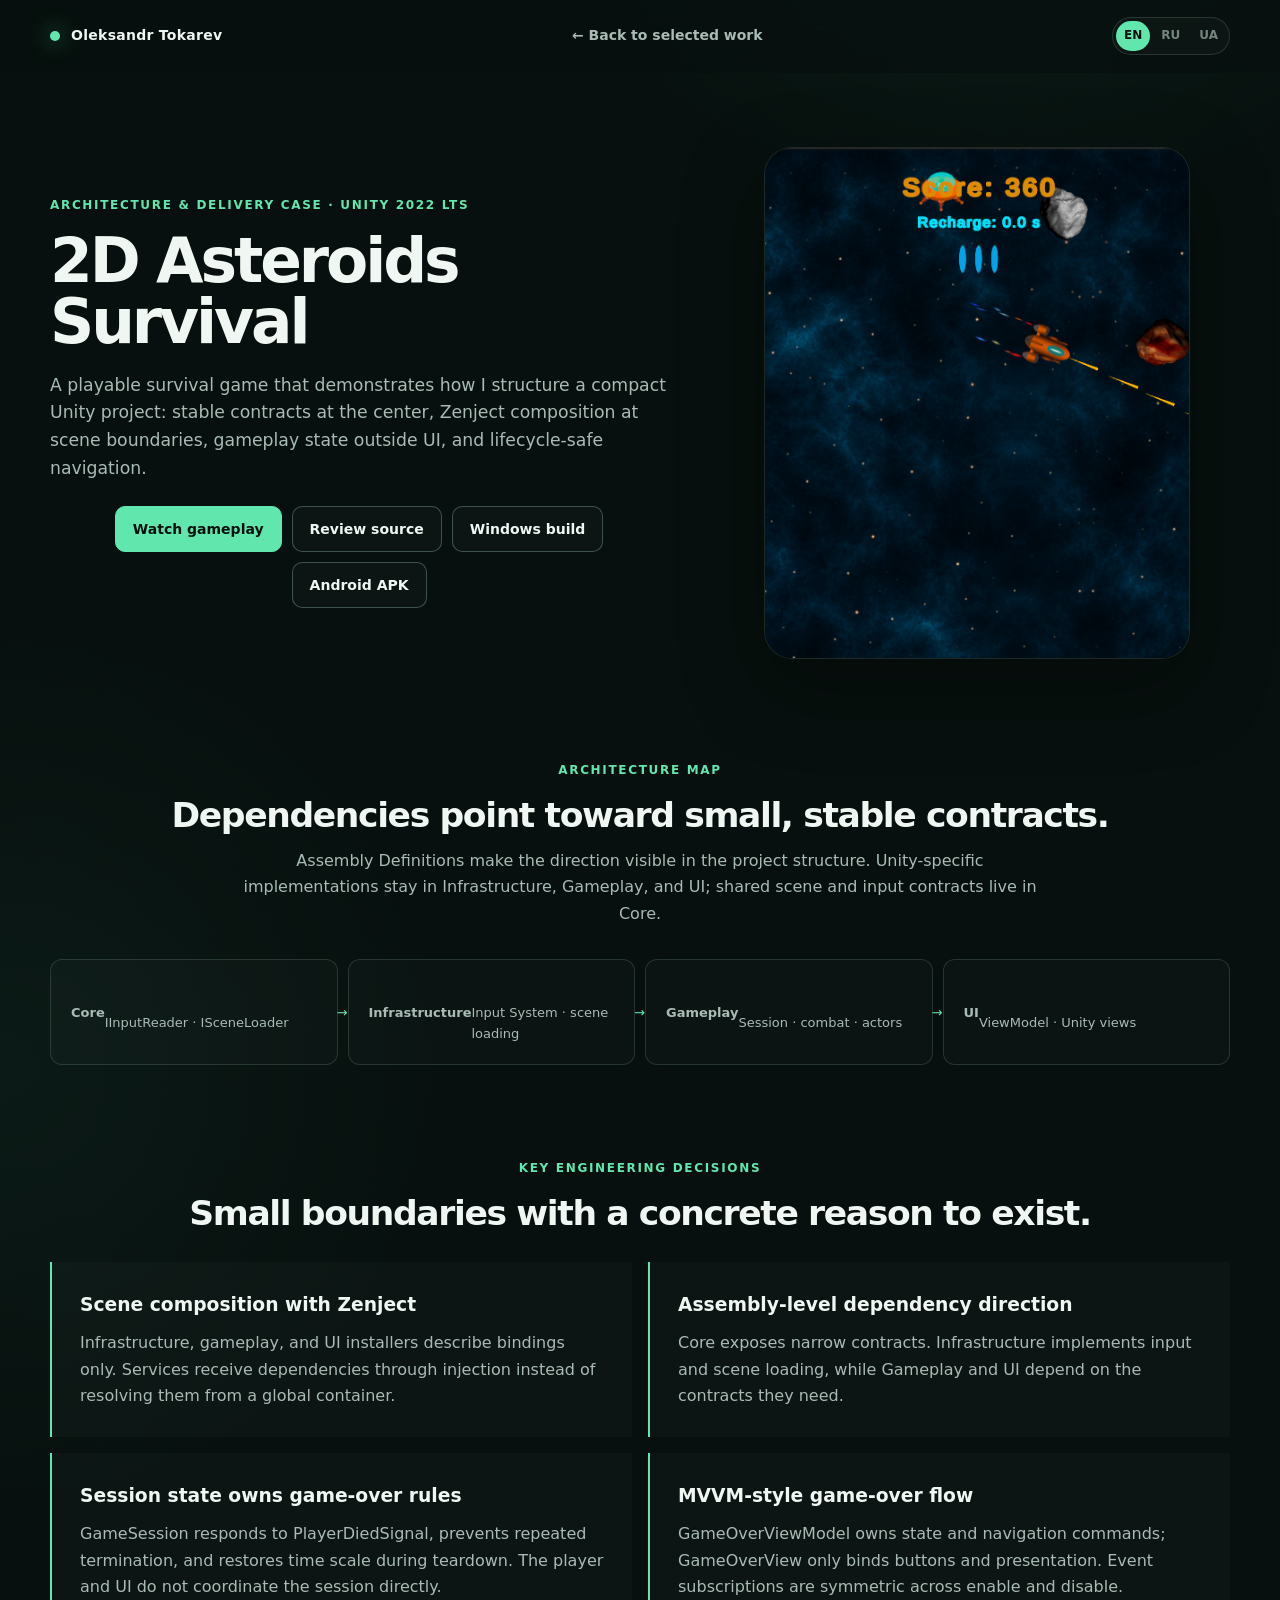
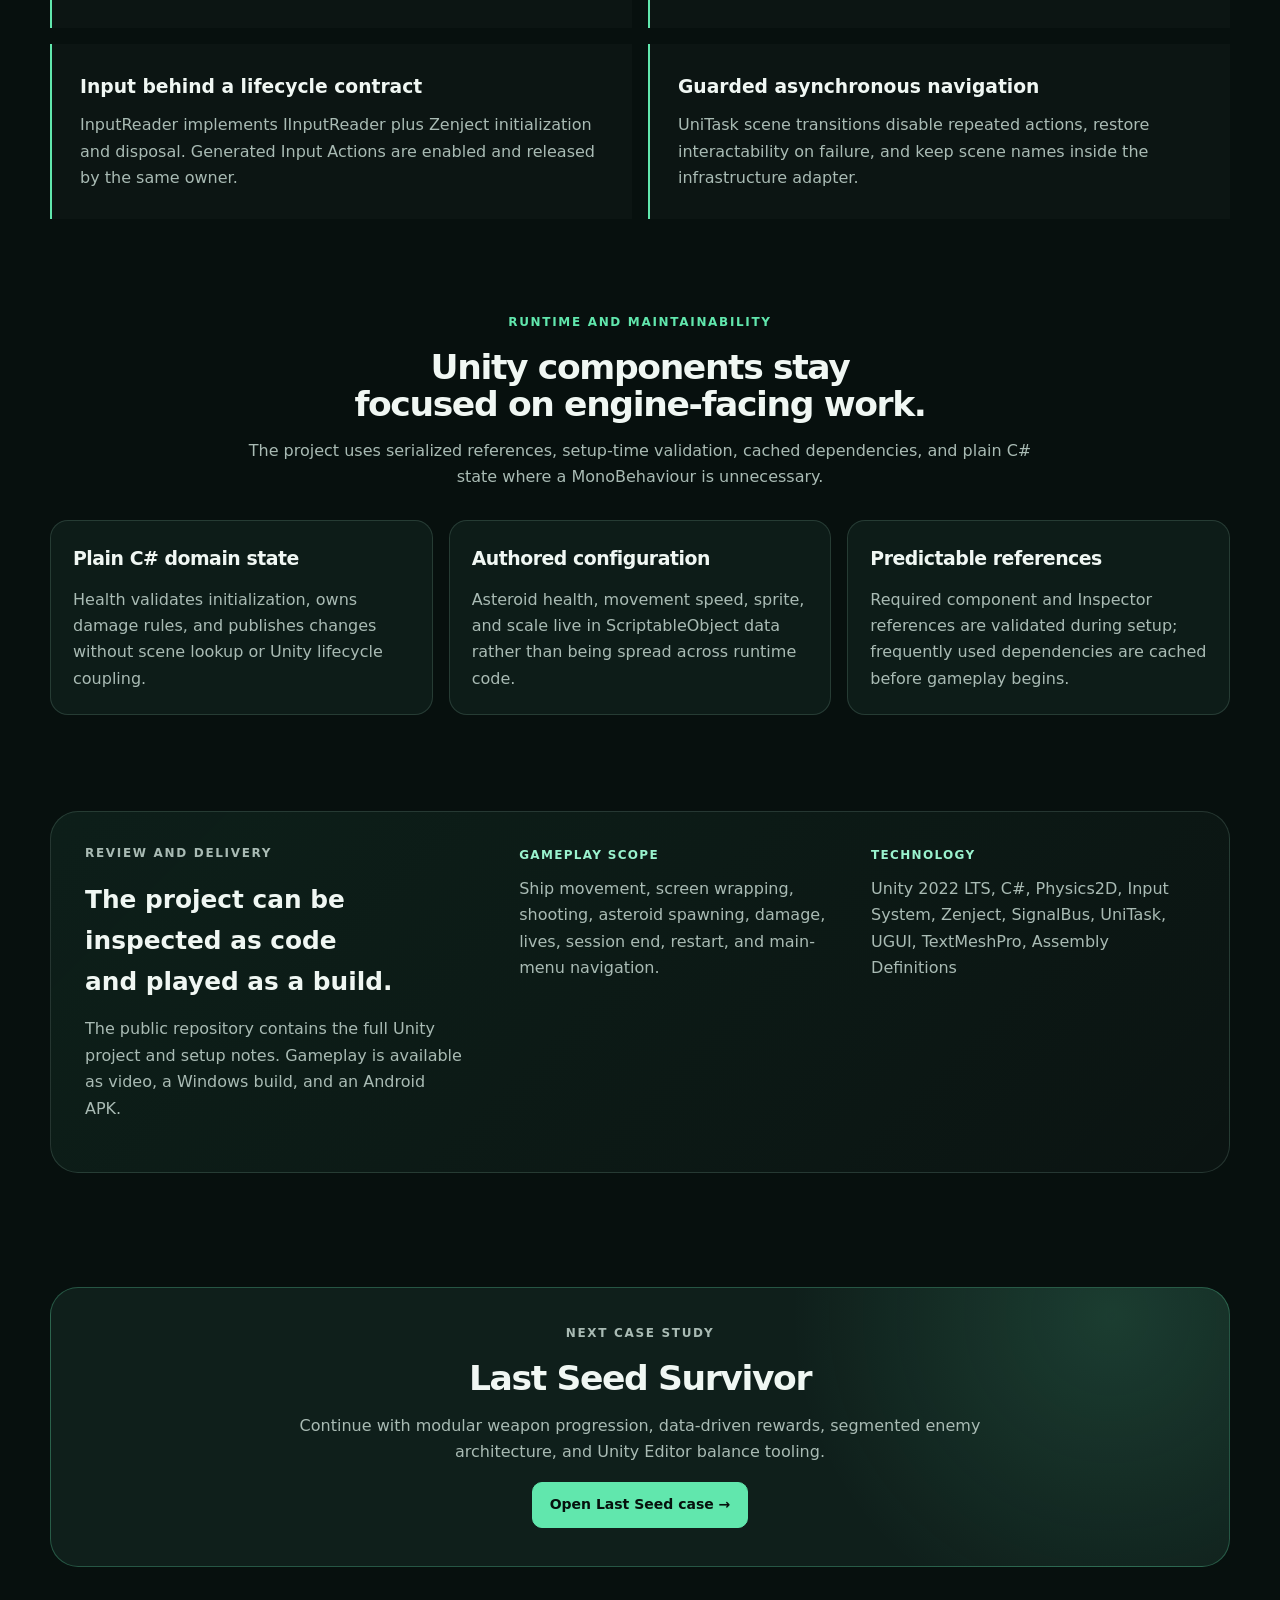
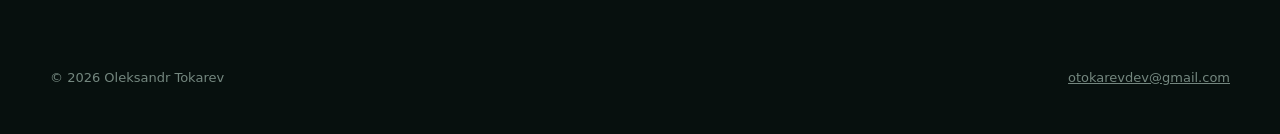
==== commit 73658d34: "copy: sharpen portfolio positioning and case studies" ====
--- a/projects/asteroids.html
+++ b/projects/asteroids.html
@@ -2,10 +2,10 @@
 <html lang="en">
 <head>
   <meta charset="utf-8"><meta name="viewport" content="width=device-width, initial-scale=1">
-  <meta name="description" content="2D Asteroids Survival Unity architecture case study: custom fixed-step physics, explicit assembly boundaries, Zenject composition roots, pooling, validated configuration, mobile input, and PC/Android builds.">
+  <meta name="description" content="2D Asteroids Survival Unity case study: C# gameplay architecture, Zenject dependency injection, Assembly Definitions, SignalBus, UniTask scene flow, and MVVM-style UI.">
   <link rel="canonical" href="https://tokarevdev.github.io/projects/asteroids.html">
-  <meta property="og:type" content="article"><meta property="og:url" content="https://tokarevdev.github.io/projects/asteroids.html"><meta property="og:title" content="2D Asteroids Survival | Unity Architecture Case Study"><meta property="og:description" content="A playable Unity system built around custom physics, explicit dependencies, pooled lifecycles, and platform delivery."><meta property="og:image" content="https://tokarevdev.github.io/assets/asteroids/gameplay.png">
-  <meta name="twitter:card" content="summary_large_image"><meta name="twitter:title" content="2D Asteroids Survival | Unity Architecture Case Study"><meta name="twitter:description" content="Custom physics, clean architecture, pooled runtime entities, and playable Windows/Android delivery."><meta name="twitter:image" content="https://tokarevdev.github.io/assets/asteroids/gameplay.png">
+  <meta property="og:type" content="article"><meta property="og:url" content="https://tokarevdev.github.io/projects/asteroids.html"><meta property="og:title" content="2D Asteroids Survival | Unity Architecture Case Study"><meta property="og:description" content="A playable Unity project demonstrating explicit dependency direction, DI composition, gameplay lifecycle, and asynchronous scene flow."><meta property="og:image" content="https://tokarevdev.github.io/assets/asteroids/gameplay.png">
+  <meta name="twitter:card" content="summary_large_image"><meta name="twitter:title" content="2D Asteroids Survival | Unity Architecture Case Study"><meta name="twitter:description" content="Unity, C#, Zenject, SignalBus, UniTask, Assembly Definitions, and maintainable gameplay boundaries."><meta name="twitter:image" content="https://tokarevdev.github.io/assets/asteroids/gameplay.png">
   <title>2D Asteroids Survival | Unity Architecture Case Study</title><link rel="stylesheet" href="../assets/site.css">
 </head>
 <body>
@@ -13,40 +13,38 @@
   <header class="site-header"><div class="shell nav"><a class="brand" href="../index.html"><span class="brand-mark" aria-hidden="true"></span><span>Oleksandr Tokarev</span></a><a class="back-link" href="../index.html#work" data-i18n="nav.back">← Back to selected work</a><div class="locale-switcher" aria-label="Language"><button class="locale-button" type="button" data-locale="en" aria-pressed="true">EN</button><button class="locale-button" type="button" data-locale="ru" aria-pressed="false">RU</button><button class="locale-button" type="button" data-locale="uk" aria-pressed="false">UA</button></div></div></header>
   <main id="main">
     <section class="shell case-hero">
-      <div><p class="eyebrow" data-i18n="hero.eyebrow">Lead engineering case · Unity 2022 LTS</p><h1>2D Asteroids Survival</h1><p class="hero-lead" data-i18n="hero.lead">A complete playable survival game designed as a compact production system: custom deterministic-style simulation, explicit dependency direction, transactional pooling, validated balance data, lifecycle-safe platform services, and separate desktop/mobile input.</p><div class="hero-actions"><a class="button primary" href="https://youtu.be/MV7N_iHXxiU" target="_blank" rel="noopener" data-i18n="button.gameplay">Watch gameplay</a><a class="button" href="https://github.com/TokarevDev/2D_Asteroids_Survival" target="_blank" rel="noopener" data-i18n="button.source">Review source</a><a class="button" href="../assets/builds/asteroids/2D_Asteroids_Survival_PC_Build.zip" download data-i18n="button.pc">Windows build</a><a class="button" href="../assets/builds/asteroids/2D_Asteroids_Survival.apk" download data-i18n="button.android">Android APK</a></div></div>
+      <div><p class="eyebrow" data-i18n="hero.eyebrow">Architecture & delivery case · Unity 2022 LTS</p><h1>2D Asteroids Survival</h1><p class="hero-lead" data-i18n="hero.lead">A playable survival game that demonstrates how I structure a compact Unity project: stable contracts at the center, Zenject composition at scene boundaries, gameplay state outside UI, and lifecycle-safe navigation.</p><div class="hero-actions"><a class="button primary" href="https://youtu.be/MV7N_iHXxiU" target="_blank" rel="noopener" data-i18n="button.gameplay">Watch gameplay</a><a class="button" href="https://github.com/TokarevDev/2D_Asteroids_Survival" target="_blank" rel="noopener" data-i18n="button.source">Review source</a><a class="button" href="../assets/builds/asteroids/2D_Asteroids_Survival_PC_Build.zip" download data-i18n="button.pc">Windows build</a><a class="button" href="../assets/builds/asteroids/2D_Asteroids_Survival.apk" download data-i18n="button.android">Android APK</a></div></div>
       <figure class="case-visual"><div class="media-gallery" data-gallery><div class="gallery-frame landscape" data-gallery-frame tabindex="0"><div class="gallery-track" data-gallery-track><img class="gallery-slide" data-gallery-slide src="../assets/asteroids/gameplay.png" alt="2D Asteroids Survival gameplay arena"></div></div></div></figure>
     </section>
 
-    <section class="shell proof-grid wide-proof" aria-label="Case study evidence"><div class="proof"><b>4</b><span data-i18n="proof.assemblies">assemblies with explicit dependency direction</span></div><div class="proof"><b>2</b><span data-i18n="proof.platforms">playable delivery targets</span></div><div class="proof"><b>0</b><span data-i18n="proof.lookup">runtime scene searches in gameplay</span></div><div class="proof"><b>1×</b><span data-i18n="proof.input">physical input polling per frame</span></div></section>
-
-    <section class="section compact"><div class="shell"><div class="section-head"><div><p class="eyebrow" data-i18n="case.eyebrow">Architecture intent</p><h2 data-i18n="case.title">Keep simulation, orchestration, views, and platform code independently replaceable.</h2></div><p class="section-note" data-i18n="case.note">The gameplay loop stays simple to play, but its boundaries are intentionally explicit. High-level systems depend on stable contracts; Unity views and platform adapters remain at the edge.</p></div>
-      <div class="architecture-flow"><span data-i18n-html="flow.core"><b>Core simulation</b><br>Coordinates · shapes · collision math</span><span data-i18n-html="flow.app"><b>Application</b><br>Factories · registries · game rules</span><span data-i18n-html="flow.presentation"><b>Presentation</b><br>Unity views · HUD · MVVM</span><span data-i18n-html="flow.platform"><b>Platform</b><br>Input · analytics · ads</span></div>
+    <section class="section compact"><div class="shell"><div class="section-head"><div><p class="eyebrow" data-i18n="case.eyebrow">Architecture map</p><h2 data-i18n="case.title">Dependencies point toward small, stable contracts.</h2></div><p class="section-note" data-i18n="case.note">Assembly Definitions make the direction visible in the project structure. Unity-specific implementations stay in Infrastructure, Gameplay, and UI; shared scene and input contracts live in Core.</p></div>
+      <div class="architecture-flow"><span data-i18n-html="flow.core"><b>Core</b><br>IInputReader · ISceneLoader</span><span data-i18n-html="flow.infrastructure"><b>Infrastructure</b><br>Input System · scene loading</span><span data-i18n-html="flow.gameplay"><b>Gameplay</b><br>Session · combat · actors</span><span data-i18n-html="flow.ui"><b>UI</b><br>ViewModel · Unity views</span></div>
     </div></section>
 
-    <section class="section compact"><div class="shell"><div class="section-head"><div><p class="eyebrow" data-i18n="decisions.eyebrow">Key engineering decisions</p><h2 data-i18n="decisions.title">The codebase makes its operating model visible.</h2></div></div><div class="decision-grid">
-      <article class="decision"><h3 data-i18n="decision.loop.title">Named fixed-step loop</h3><p data-i18n="decision.loop.text">One GameplayFixedLoop coordinates input, simulation, collision resolution, cleanup, and view synchronization in an explicit sequence instead of relying on magic execution-order numbers.</p></article>
-      <article class="decision"><h3 data-i18n="decision.input.title">Single input snapshot</h3><p data-i18n="decision.input.text">Physical controls are polled once per frame and distributed as immutable state. Desktop and mobile strategies change at the platform boundary without branching throughout gameplay.</p></article>
-      <article class="decision"><h3 data-i18n="decision.pool.title">Transactional pooled lifecycle</h3><p data-i18n="decision.pool.text">The shared flow is rent → initialize → bind → activate. Partial registration failures roll back in reverse order and return ownership to the pool before propagating the error.</p></article>
-      <article class="decision"><h3 data-i18n="decision.registry.title">Identity registries</h3><p data-i18n="decision.registry.text">Dictionary-backed maps connect logical entities, views, damage contracts, and lifecycle owners. Consumers do not scan subtype pools or use repeated List.Contains membership checks.</p></article>
-      <article class="decision"><h3 data-i18n="decision.config.title">Validated configuration</h3><p data-i18n="decision.config.text">JSON is converted into stable keys and typed runtime parameters at the loading boundary. Nulls, duplicates, unknown keys, and missing required entries fail before the game loop starts.</p></article>
-      <article class="decision"><h3 data-i18n="decision.integration.title">Optional integrations stay optional</h3><p data-i18n="decision.integration.text">Firebase Analytics and AdMob sit behind explicit adapters. Missing optional configuration uses a diagnosed disabled path instead of breaking core bootstrap.</p></article>
+    <section class="section compact"><div class="shell"><div class="section-head"><div><p class="eyebrow" data-i18n="decisions.eyebrow">Key engineering decisions</p><h2 data-i18n="decisions.title">Small boundaries with a concrete reason to exist.</h2></div></div><div class="decision-grid">
+      <article class="decision"><h3 data-i18n="decision.di.title">Scene composition with Zenject</h3><p data-i18n="decision.di.text">Infrastructure, gameplay, and UI installers describe bindings only. Services receive dependencies through injection instead of resolving them from a global container.</p></article>
+      <article class="decision"><h3 data-i18n="decision.boundaries.title">Assembly-level dependency direction</h3><p data-i18n="decision.boundaries.text">Core exposes narrow contracts. Infrastructure implements input and scene loading, while Gameplay and UI depend on the contracts they need.</p></article>
+      <article class="decision"><h3 data-i18n="decision.session.title">Session state owns game-over rules</h3><p data-i18n="decision.session.text">GameSession responds to PlayerDiedSignal, prevents repeated termination, and restores time scale during teardown. The player and UI do not coordinate the session directly.</p></article>
+      <article class="decision"><h3 data-i18n="decision.ui.title">MVVM-style game-over flow</h3><p data-i18n="decision.ui.text">GameOverViewModel owns state and navigation commands; GameOverView only binds buttons and presentation. Event subscriptions are symmetric across enable and disable.</p></article>
+      <article class="decision"><h3 data-i18n="decision.input.title">Input behind a lifecycle contract</h3><p data-i18n="decision.input.text">InputReader implements IInputReader plus Zenject initialization and disposal. Generated Input Actions are enabled and released by the same owner.</p></article>
+      <article class="decision"><h3 data-i18n="decision.async.title">Guarded asynchronous navigation</h3><p data-i18n="decision.async.text">UniTask scene transitions disable repeated actions, restore interactability on failure, and keep scene names inside the infrastructure adapter.</p></article>
     </div></div></section>
 
-    <section class="section compact"><div class="shell"><div class="section-head"><div><p class="eyebrow" data-i18n="runtime.eyebrow">Runtime and memory</p><h2 data-i18n="runtime.title">Frequent work is bounded, cached, and owned.</h2></div><p class="section-note" data-i18n="runtime.note">The hot path avoids runtime scene searches, repeated GetComponent calls, LINQ queries, temporary collections, and per-frame string work.</p></div><div class="case-grid">
-      <article class="case-card"><h3 data-i18n="runtime.pool.title">Pooled entities</h3><p data-i18n="runtime.pool.text">Asteroids, fragments, UFOs, projectiles, logical models, and collision VFX are reused. Reset and unregister paths are centralized before pool return.</p></article>
-      <article class="case-card"><h3 data-i18n="runtime.physics.title">Custom physics boundary</h3><p data-i18n="runtime.physics.text">Fixed-step integration, circle and segment tests, elastic response, toroidal coordinates, and view synchronization live outside MonoBehaviour orchestration.</p></article>
-      <article class="case-card"><h3 data-i18n="runtime.async.title">Lifecycle-safe async flow</h3><p data-i18n="runtime.async.text">UniTask scene transitions prevent duplicate actions, expose failures, and keep navigation ownership separate from menu and game-over views.</p></article>
+    <section class="section compact"><div class="shell"><div class="section-head"><div><p class="eyebrow" data-i18n="runtime.eyebrow">Runtime and maintainability</p><h2 data-i18n="runtime.title">Unity components stay focused on engine-facing work.</h2></div><p class="section-note" data-i18n="runtime.note">The project uses serialized references, setup-time validation, cached dependencies, and plain C# state where a MonoBehaviour is unnecessary.</p></div><div class="case-grid">
+      <article class="case-card"><h3 data-i18n="runtime.state.title">Plain C# domain state</h3><p data-i18n="runtime.state.text">Health validates initialization, owns damage rules, and publishes changes without scene lookup or Unity lifecycle coupling.</p></article>
+      <article class="case-card"><h3 data-i18n="runtime.config.title">Authored configuration</h3><p data-i18n="runtime.config.text">Asteroid health, movement speed, sprite, and scale live in ScriptableObject data rather than being spread across runtime code.</p></article>
+      <article class="case-card"><h3 data-i18n="runtime.references.title">Predictable references</h3><p data-i18n="runtime.references.text">Required component and Inspector references are validated during setup; frequently used dependencies are cached before gameplay begins.</p></article>
     </div></div></section>
 
-    <section class="section compact"><div class="shell stack"><div><p class="eyebrow" data-i18n="delivery.eyebrow">Delivery evidence</p><h3 data-i18n="delivery.title">The architecture is executable, not theoretical.</h3><p data-i18n="delivery.text">The public repository includes code maps and build instructions. Gameplay can be reviewed through source, video, Windows build, or Android APK.</p></div><div class="stack-groups"><div class="stack-group"><h4 data-i18n="delivery.gameplay">Gameplay scope</h4><p data-i18n="delivery.gameplay.text">Acceleration, inertia, world wrap, bullets, rechargeable multi-target laser, fragmentation, UFO pursuit, score, lives, and responsive HUD.</p></div><div class="stack-group"><h4 data-i18n="delivery.stack">Technology</h4><p>Unity 2022 LTS, C#, Zenject, SignalBus, UniTask, Newtonsoft.Json, UGUI, TextMeshPro, Firebase Analytics, AdMob, Assembly Definitions</p></div></div></div></section>
+    <section class="section compact"><div class="shell stack"><div><p class="eyebrow" data-i18n="delivery.eyebrow">Review and delivery</p><h3 data-i18n="delivery.title">The project can be inspected as code and played as a build.</h3><p data-i18n="delivery.text">The public repository contains the full Unity project and setup notes. Gameplay is available as video, a Windows build, and an Android APK.</p></div><div class="stack-groups"><div class="stack-group"><h4 data-i18n="delivery.scope">Gameplay scope</h4><p data-i18n="delivery.scope.text">Ship movement, screen wrapping, shooting, asteroid spawning, damage, lives, session end, restart, and main-menu navigation.</p></div><div class="stack-group"><h4 data-i18n="delivery.stack">Technology</h4><p>Unity 2022 LTS, C#, Physics2D, Input System, Zenject, SignalBus, UniTask, UGUI, TextMeshPro, Assembly Definitions</p></div></div></div></section>
 
-    <section class="section"><div class="shell contact"><p class="eyebrow" data-i18n="next.eyebrow">Next case study</p><h2>Last Seed Survivor</h2><p data-i18n="next.text">Continue with a mobile gameplay system focused on modular weapons, rewards, segmented enemies, pooling, and deterministic balance validation.</p><a class="button primary" href="last-seed.html" data-i18n="next.button">Open Last Seed case →</a></div></section>
+    <section class="section"><div class="shell contact"><p class="eyebrow" data-i18n="next.eyebrow">Next case study</p><h2>Last Seed Survivor</h2><p data-i18n="next.text">Continue with modular weapon progression, data-driven rewards, segmented enemy architecture, and Unity Editor balance tooling.</p><a class="button primary" href="last-seed.html" data-i18n="next.button">Open Last Seed case →</a></div></section>
   </main>
   <footer class="site-footer"><div class="shell footer-row"><span>© 2026 Oleksandr Tokarev</span><a href="mailto:otokarevdev@gmail.com">otokarevdev@gmail.com</a></div></footer>
   <script>
   window.PORTFOLIO_TRANSLATIONS={
-    ru:{"skip":"Перейти к содержимому","nav.back":"← К избранным проектам","hero.eyebrow":"Главный инженерный кейс · Unity 2022 LTS","hero.lead":"Завершённая survival-игра, спроектированная как компактная production-система: собственная deterministic-style симуляция, явное направление зависимостей, транзакционный pooling, валидируемые данные баланса, lifecycle-safe платформенные сервисы и отдельный desktop/mobile input.","button.gameplay":"Смотреть геймплей","button.source":"Открыть код","button.pc":"Windows-сборка","button.android":"Android APK","proof.assemblies":"assemblies с явным направлением зависимостей","proof.platforms":"играбельные delivery targets","proof.lookup":"runtime-поисков по сцене в gameplay","proof.input":"physical input polling за кадр","case.eyebrow":"Архитектурное намерение","case.title":"Симуляция, orchestration, views и platform-код можно заменять независимо.","case.note":"Gameplay loop остаётся простым для игрока, но его границы намеренно явные. Высокоуровневые системы зависят от стабильных контрактов; Unity views и platform adapters остаются на краю.","flow.core":"<b>Core simulation</b><br>Координаты · shapes · collision math","flow.app":"<b>Application</b><br>Factories · registries · game rules","flow.presentation":"<b>Presentation</b><br>Unity views · HUD · MVVM","flow.platform":"<b>Platform</b><br>Input · analytics · ads","decisions.eyebrow":"Ключевые инженерные решения","decisions.title":"Кодовая база явно показывает свою операционную модель.","decision.loop.title":"Именованный fixed-step loop","decision.loop.text":"Один GameplayFixedLoop координирует input, simulation, collision resolution, cleanup и синхронизацию views в явной последовательности без магических execution-order чисел.","decision.input.title":"Единый input snapshot","decision.input.text":"Физический input опрашивается один раз за кадр и передаётся как immutable state. Desktop и mobile стратегии меняются на platform boundary без ветвлений по всему gameplay.","decision.pool.title":"Транзакционный pooled lifecycle","decision.pool.text":"Общий flow: rent → initialize → bind → activate. Частичный сбой регистрации откатывается в обратном порядке и возвращает ownership пулу до передачи ошибки.","decision.registry.title":"Identity registries","decision.registry.text":"Dictionary-backed maps связывают logical entities, views, damage-контракты и lifecycle owners. Потребители не перебирают subtype pools и не используют повторные List.Contains проверки.","decision.config.title":"Валидируемая конфигурация","decision.config.text":"JSON преобразуется в стабильные ключи и типизированные runtime-параметры на границе загрузки. Null, дубликаты, неизвестные и отсутствующие обязательные ключи выявляются до старта game loop.","decision.integration.title":"Опциональные интеграции остаются опциональными","decision.integration.text":"Firebase Analytics и AdMob находятся за явными adapters. Отсутствующая конфигурация использует диагностируемый disabled path и не ломает core bootstrap.","runtime.eyebrow":"Runtime и память","runtime.title":"Частая работа ограничена, кеширована и имеет владельца.","runtime.note":"Hot path не использует runtime scene search, повторный GetComponent, LINQ, временные коллекции и строки на каждый кадр.","runtime.pool.title":"Pooled entities","runtime.pool.text":"Астероиды, фрагменты, UFO, снаряды, logical models и collision VFX переиспользуются. Reset и unregister централизованы до возврата в pool.","runtime.physics.title":"Граница собственной физики","runtime.physics.text":"Fixed-step integration, circle/segment tests, elastic response, toroidal coordinates и синхронизация views находятся вне MonoBehaviour orchestration.","runtime.async.title":"Lifecycle-safe async flow","runtime.async.text":"UniTask scene transitions блокируют дублирующие действия, показывают ошибки и отделяют ownership навигации от menu и game-over views.","delivery.eyebrow":"Доказательства delivery","delivery.title":"Архитектуру можно запустить, это не теория.","delivery.text":"Публичный репозиторий содержит code maps и инструкции запуска. Gameplay доступен через исходный код, видео, Windows-сборку и Android APK.","delivery.gameplay":"Gameplay scope","delivery.gameplay.text":"Ускорение, инерция, world wrap, bullets, rechargeable multi-target laser, fragmentation, UFO pursuit, score, lives и адаптивный HUD.","delivery.stack":"Технологии","next.eyebrow":"Следующий кейс","next.text":"Мобильная gameplay-система с модульным оружием, наградами, сегментированными врагами, pooling и детерминированной проверкой баланса.","next.button":"Открыть кейс Last Seed →"},
-    uk:{"skip":"Перейти до вмісту","nav.back":"← До обраних проєктів","hero.eyebrow":"Головний інженерний кейс · Unity 2022 LTS","hero.lead":"Завершена survival-гра, спроєктована як компактна production-система: власна deterministic-style симуляція, явний напрямок залежностей, транзакційний pooling, валідовані дані балансу, lifecycle-safe платформні сервіси та окремий desktop/mobile input.","button.gameplay":"Дивитися геймплей","button.source":"Відкрити код","button.pc":"Windows-збірка","button.android":"Android APK","proof.assemblies":"assemblies з явним напрямком залежностей","proof.platforms":"іграбельні delivery targets","proof.lookup":"runtime-пошуків по сцені в gameplay","proof.input":"physical input polling за кадр","case.eyebrow":"Архітектурний намір","case.title":"Симуляцію, orchestration, views і platform-код можна замінювати незалежно.","case.note":"Gameplay loop залишається простим для гравця, але його межі навмисно явні. Високорівневі системи залежать від стабільних контрактів; Unity views і platform adapters залишаються на краю.","flow.core":"<b>Core simulation</b><br>Координати · shapes · collision math","flow.app":"<b>Application</b><br>Factories · registries · game rules","flow.presentation":"<b>Presentation</b><br>Unity views · HUD · MVVM","flow.platform":"<b>Platform</b><br>Input · analytics · ads","decisions.eyebrow":"Ключові інженерні рішення","decisions.title":"Кодова база явно показує свою операційну модель.","decision.loop.title":"Іменований fixed-step loop","decision.loop.text":"Один GameplayFixedLoop координує input, simulation, collision resolution, cleanup і синхронізацію views у явній послідовності без магічних execution-order чисел.","decision.input.title":"Єдиний input snapshot","decision.input.text":"Фізичний input опитується один раз за кадр і передається як immutable state. Desktop і mobile стратегії змінюються на platform boundary без розгалужень у всьому gameplay.","decision.pool.title":"Транзакційний pooled lifecycle","decision.pool.text":"Спільний flow: rent → initialize → bind → activate. Частковий збій реєстрації відкочується у зворотному порядку та повертає ownership пулу до передачі помилки.","decision.registry.title":"Identity registries","decision.registry.text":"Dictionary-backed maps пов’язують logical entities, views, damage-контракти й lifecycle owners. Споживачі не перебирають subtype pools і не використовують повторні List.Contains перевірки.","decision.config.title":"Валідована конфігурація","decision.config.text":"JSON перетворюється на стабільні ключі й типізовані runtime-параметри на межі завантаження. Null, дублікати, невідомі та відсутні обов’язкові ключі виявляються до старту game loop.","decision.integration.title":"Опціональні інтеграції залишаються опціональними","decision.integration.text":"Firebase Analytics і AdMob розташовані за явними adapters. Відсутня конфігурація використовує діагностований disabled path і не ламає core bootstrap.","runtime.eyebrow":"Runtime і пам’ять","runtime.title":"Часта робота обмежена, кешована й має власника.","runtime.note":"Hot path не використовує runtime scene search, повторний GetComponent, LINQ, тимчасові колекції та рядки на кожен кадр.","runtime.pool.title":"Pooled entities","runtime.pool.text":"Астероїди, фрагменти, UFO, снаряди, logical models і collision VFX перевикористовуються. Reset і unregister централізовані до повернення в pool.","runtime.physics.title":"Межа власної фізики","runtime.physics.text":"Fixed-step integration, circle/segment tests, elastic response, toroidal coordinates і синхронізація views знаходяться поза MonoBehaviour orchestration.","runtime.async.title":"Lifecycle-safe async flow","runtime.async.text":"UniTask scene transitions блокують повторні дії, показують помилки й відокремлюють ownership навігації від menu та game-over views.","delivery.eyebrow":"Докази delivery","delivery.title":"Архітектуру можна запустити, це не теорія.","delivery.text":"Публічний репозиторій містить code maps та інструкції запуску. Gameplay доступний через вихідний код, відео, Windows-збірку та Android APK.","delivery.gameplay":"Gameplay scope","delivery.gameplay.text":"Прискорення, інерція, world wrap, bullets, rechargeable multi-target laser, fragmentation, UFO pursuit, score, lives і адаптивний HUD.","delivery.stack":"Технології","next.eyebrow":"Наступний кейс","next.text":"Мобільна gameplay-система з модульною зброєю, нагородами, сегментованими ворогами, pooling і детермінованою перевіркою балансу.","next.button":"Відкрити кейс Last Seed →"}
+    ru:{"skip":"Перейти к содержимому","nav.back":"← К избранным проектам","hero.eyebrow":"Кейс архитектуры и delivery · Unity 2022 LTS","hero.lead":"Играбельная survival-игра, на которой я показываю структуру компактного Unity-проекта: стабильные контракты в центре, Zenject composition на границах сцен, gameplay state вне UI и lifecycle-safe навигация.","button.gameplay":"Смотреть геймплей","button.source":"Открыть код","button.pc":"Windows-сборка","button.android":"Android APK","case.eyebrow":"Карта архитектуры","case.title":"Зависимости направлены к небольшим стабильным контрактам.","case.note":"Assembly Definitions делают направление видимым в структуре проекта. Unity-specific реализации остаются в Infrastructure, Gameplay и UI; общие контракты сцен и input находятся в Core.","flow.core":"<b>Core</b><br>IInputReader · ISceneLoader","flow.infrastructure":"<b>Infrastructure</b><br>Input System · загрузка сцен","flow.gameplay":"<b>Gameplay</b><br>Session · combat · actors","flow.ui":"<b>UI</b><br>ViewModel · Unity views","decisions.eyebrow":"Ключевые инженерные решения","decisions.title":"Небольшие границы с конкретной причиной существования.","decision.di.title":"Композиция сцен через Zenject","decision.di.text":"Infrastructure, gameplay и UI installers только описывают bindings. Сервисы получают зависимости через injection, а не запрашивают их у глобального контейнера.","decision.boundaries.title":"Направление зависимостей на уровне assemblies","decision.boundaries.text":"Core предоставляет узкие контракты. Infrastructure реализует input и загрузку сцен, а Gameplay и UI зависят только от нужных им контрактов.","decision.session.title":"Game-over правила принадлежат сессии","decision.session.text":"GameSession обрабатывает PlayerDiedSignal, блокирует повторное завершение и восстанавливает time scale при teardown. Player и UI не координируют сессию напрямую.","decision.ui.title":"MVVM-style game-over flow","decision.ui.text":"GameOverViewModel владеет состоянием и командами навигации; GameOverView только связывает кнопки и presentation. Подписки симметричны между enable и disable.","decision.input.title":"Input за lifecycle-контрактом","decision.input.text":"InputReader реализует IInputReader, а также Zenject initialization и disposal. Generated Input Actions включает и освобождает один владелец.","decision.async.title":"Защищённая async-навигация","decision.async.text":"Переходы сцен на UniTask блокируют повторные действия, восстанавливают interactability при ошибке и оставляют имена сцен внутри infrastructure adapter.","runtime.eyebrow":"Runtime и поддержка","runtime.title":"Unity-компоненты сосредоточены на интеграции с движком.","runtime.note":"Проект использует serialized references, setup-time validation, кешированные зависимости и обычный C# state там, где MonoBehaviour не нужен.","runtime.state.title":"Доменное состояние на обычном C#","runtime.state.text":"Health валидирует инициализацию, владеет правилами damage и публикует изменения без scene lookup и связи с Unity lifecycle.","runtime.config.title":"Авторская конфигурация","runtime.config.text":"Health, movement speed, sprite и scale астероида находятся в ScriptableObject data, а не распределены по runtime-коду.","runtime.references.title":"Предсказуемые ссылки","runtime.references.text":"Обязательные component и Inspector references проверяются во время setup; часто используемые зависимости кешируются до начала gameplay.","delivery.eyebrow":"Review и delivery","delivery.title":"Проект можно изучить как код и запустить как сборку.","delivery.text":"Публичный репозиторий содержит полный Unity-проект и инструкции запуска. Gameplay доступен как видео, Windows build и Android APK.","delivery.scope":"Gameplay scope","delivery.scope.text":"Управление кораблём, screen wrapping, стрельба, spawning астероидов, damage, lives, завершение сессии, restart и навигация в меню.","delivery.stack":"Технологии","next.eyebrow":"Следующий кейс","next.text":"Модульное развитие оружия, data-driven награды, архитектура сегментированного врага и Unity Editor tooling для баланса.","next.button":"Открыть Last Seed →"},
+    uk:{"skip":"Перейти до вмісту","nav.back":"← До обраних проєктів","hero.eyebrow":"Кейс архітектури та delivery · Unity 2022 LTS","hero.lead":"Іграбельна survival-гра, на якій я показую структуру компактного Unity-проєкту: стабільні контракти у центрі, Zenject composition на межах сцен, gameplay state поза UI та lifecycle-safe навігація.","button.gameplay":"Дивитися геймплей","button.source":"Відкрити код","button.pc":"Windows-збірка","button.android":"Android APK","case.eyebrow":"Мапа архітектури","case.title":"Залежності спрямовані до невеликих стабільних контрактів.","case.note":"Assembly Definitions роблять напрямок видимим у структурі проєкту. Unity-specific реалізації залишаються в Infrastructure, Gameplay і UI; спільні контракти сцен та input знаходяться в Core.","flow.core":"<b>Core</b><br>IInputReader · ISceneLoader","flow.infrastructure":"<b>Infrastructure</b><br>Input System · завантаження сцен","flow.gameplay":"<b>Gameplay</b><br>Session · combat · actors","flow.ui":"<b>UI</b><br>ViewModel · Unity views","decisions.eyebrow":"Ключові інженерні рішення","decisions.title":"Невеликі межі з конкретною причиною існування.","decision.di.title":"Композиція сцен через Zenject","decision.di.text":"Infrastructure, gameplay і UI installers лише описують bindings. Сервіси отримують залежності через injection, а не запитують їх у глобального контейнера.","decision.boundaries.title":"Напрямок залежностей на рівні assemblies","decision.boundaries.text":"Core надає вузькі контракти. Infrastructure реалізує input і завантаження сцен, а Gameplay та UI залежать лише від потрібних їм контрактів.","decision.session.title":"Game-over правила належать сесії","decision.session.text":"GameSession обробляє PlayerDiedSignal, блокує повторне завершення та відновлює time scale під час teardown. Player і UI не координують сесію напряму.","decision.ui.title":"MVVM-style game-over flow","decision.ui.text":"GameOverViewModel володіє станом і командами навігації; GameOverView лише зв’язує кнопки та presentation. Підписки симетричні між enable і disable.","decision.input.title":"Input за lifecycle-контрактом","decision.input.text":"InputReader реалізує IInputReader, а також Zenject initialization і disposal. Generated Input Actions вмикає та звільняє один власник.","decision.async.title":"Захищена async-навігація","decision.async.text":"Переходи сцен на UniTask блокують повторні дії, відновлюють interactability після помилки та залишають назви сцен усередині infrastructure adapter.","runtime.eyebrow":"Runtime і підтримка","runtime.title":"Unity-компоненти зосереджені на інтеграції з рушієм.","runtime.note":"Проєкт використовує serialized references, setup-time validation, кешовані залежності та звичайний C# state там, де MonoBehaviour не потрібен.","runtime.state.title":"Доменний стан на звичайному C#","runtime.state.text":"Health перевіряє ініціалізацію, володіє правилами damage та публікує зміни без scene lookup і зв’язку з Unity lifecycle.","runtime.config.title":"Авторська конфігурація","runtime.config.text":"Health, movement speed, sprite і scale астероїда знаходяться в ScriptableObject data, а не розподілені по runtime-коду.","runtime.references.title":"Передбачувані посилання","runtime.references.text":"Обов’язкові component та Inspector references перевіряються під час setup; часто використовувані залежності кешуються до початку gameplay.","delivery.eyebrow":"Review і delivery","delivery.title":"Проєкт можна вивчити як код і запустити як збірку.","delivery.text":"Публічний репозиторій містить повний Unity-проєкт та інструкції запуску. Gameplay доступний як відео, Windows build і Android APK.","delivery.scope":"Gameplay scope","delivery.scope.text":"Керування кораблем, screen wrapping, стрільба, spawning астероїдів, damage, lives, завершення сесії, restart і навігація до меню.","delivery.stack":"Технології","next.eyebrow":"Наступний кейс","next.text":"Модульний розвиток зброї, data-driven нагороди, архітектура сегментованого ворога та Unity Editor tooling для балансу.","next.button":"Відкрити Last Seed →"}
   };
   </script><script src="../assets/site.js" defer></script>
 </body></html>
--- a/assets/site.css
+++ b/assets/site.css
@@ -162,11 +162,12 @@
 }
 
 .hero {
-  padding: 104px 0 70px;
-  display: grid;
-  grid-template-columns: minmax(0, 1.35fr) minmax(280px, .65fr);
-  gap: 72px;
-  align-items: end;
+  padding: 58px 0 38px;
+  display: grid;
+  grid-template-columns: 1fr;
+  gap: 24px;
+  align-items: start;
+  text-align: center;
 }
 
 .eyebrow,
@@ -185,21 +186,23 @@
 h1, h2, h3 { text-wrap: balance; }
 
 h1 {
-  max-width: 920px;
-  margin-bottom: 28px;
-  font-size: clamp(3.15rem, 7.6vw, 6.9rem);
+  max-width: 1080px;
+  margin: 0 auto 20px;
+  font-size: clamp(2.45rem, 3.8vw, 3.05rem);
   font-weight: 780;
-  letter-spacing: -.065em;
-  line-height: .92;
+  letter-spacing: -.05em;
+  line-height: .98;
 }
 
 .hero-lead {
   max-width: 760px;
-  margin-bottom: 32px;
+  margin: 0 auto 24px;
   color: var(--muted);
-  font-size: clamp(1.04rem, 2vw, 1.28rem);
-  line-height: 1.7;
-}
+  font-size: clamp(1rem, 1.35vw, 1.14rem);
+  line-height: 1.6;
+}
+
+.hero-actions { justify-content: center; }
 
 .button {
   display: inline-flex;
@@ -239,8 +242,10 @@
 }
 
 .hero-note {
-  padding: 24px 0 4px 28px;
-  border-left: 1px solid var(--line-strong);
+  width: min(100%, 900px);
+  margin-inline: auto;
+  padding: 18px 0 0;
+  border-top: 1px solid var(--line-strong);
 }
 
 .hero-note strong {
@@ -262,8 +267,8 @@
 }
 
 .proof {
-  min-height: 142px;
-  padding: 25px;
+  min-height: 104px;
+  padding: 18px 22px;
   border-right: 1px solid var(--line);
 }
 .proof:last-child { border-right: 0; }
@@ -271,32 +276,33 @@
   display: block;
   margin-bottom: 8px;
   color: var(--accent-strong);
-  font-size: 2.15rem;
+  font-size: 1.72rem;
   letter-spacing: -.05em;
   line-height: 1;
 }
 .proof span { color: var(--muted); font-size: 13px; line-height: 1.45; }
 
-.section { padding: 112px 0; }
-.section.compact { padding: 82px 0; }
+.section { padding: 66px 0; }
+.section.compact { padding: 48px 0; }
 .section-head {
   display: grid;
-  grid-template-columns: 1fr minmax(280px, 520px);
-  gap: 44px;
-  align-items: end;
-  margin-bottom: 44px;
+  grid-template-columns: 1fr;
+  gap: 14px;
+  justify-items: center;
+  margin-bottom: 30px;
+  text-align: center;
 }
 
 .section h2 {
-  max-width: 760px;
+  max-width: 980px;
   margin-bottom: 0;
-  font-size: clamp(2.2rem, 5vw, 4.6rem);
+  font-size: clamp(1.9rem, 2.7vw, 2.35rem);
   font-weight: 760;
-  letter-spacing: -.055em;
-  line-height: 1.02;
-}
-
-.section-note { margin: 0; color: var(--muted); }
+  letter-spacing: -.04em;
+  line-height: 1.08;
+}
+
+.section-note { max-width: 820px; margin: 0; color: var(--muted); }
 
 .project {
   position: relative;
@@ -315,8 +321,40 @@
 .project.reverse { grid-template-columns: minmax(340px, .92fr) minmax(0, 1.08fr); }
 .project.reverse .project-media { order: 2; }
 
+.project-grid {
+  display: grid;
+  grid-template-columns: repeat(2, minmax(0, 1fr));
+  gap: 22px;
+}
+
+.project-grid .project,
+.project-grid .project.reverse {
+  grid-template-columns: 1fr;
+  margin: 0;
+}
+
+.project-grid .project.reverse .project-media { order: 0; }
+.project-grid .project-media,
+.project-grid .media-gallery,
+.project-grid .gallery-frame,
+.project-grid .gallery-track,
+.project-grid .gallery-slide {
+  height: 260px;
+  min-height: 260px;
+}
+.project-grid .project-content { display: flex; flex-direction: column; padding: 26px; }
+.project-grid .project h3 { font-size: clamp(1.75rem, 2.25vw, 2.3rem); }
+.project-grid .project-summary { font-size: .94rem; }
+.project-grid .metric-row { margin: 18px 0; }
+.project-grid .metric { padding: 11px; }
+.project-grid .evidence-list { margin-bottom: 18px; }
+.project-grid .evidence-list li { padding-block: 7px; font-size: 13px; }
+.project-grid .evidence-list li::before { top: 15px; }
+.project-grid .tag-list { margin-bottom: 20px; }
+.project-grid .project-actions { margin-top: auto; }
+
 .project-media {
-  min-height: 610px;
+  min-height: 480px;
   background: #020605;
 }
 
@@ -483,10 +521,10 @@
 .back-to-top.visible { opacity: 1; pointer-events: auto; transform: translateY(0); }
 .back-to-top:hover, .gallery-button:hover, .viewer-nav:hover, .viewer-close:hover { border-color: var(--accent); color: var(--accent); }
 
-.project-content { padding: clamp(30px, 5vw, 58px); }
+.project-content { padding: clamp(28px, 3.4vw, 44px); }
 .project h3 {
   margin-bottom: 18px;
-  font-size: clamp(2rem, 4vw, 3.6rem);
+  font-size: clamp(1.85rem, 2.8vw, 2.75rem);
   letter-spacing: -.05em;
   line-height: 1;
 }
@@ -563,7 +601,7 @@
 
 .capability,
 .case-card {
-  padding: 28px;
+  padding: 22px;
   border: 1px solid var(--line);
   border-radius: var(--radius-md);
   background: var(--panel);
@@ -582,7 +620,7 @@
   display: grid;
   grid-template-columns: .72fr 1.28fr;
   gap: 54px;
-  padding: 44px;
+  padding: 34px;
   border: 1px solid var(--line);
   border-radius: var(--radius-lg);
   background: linear-gradient(135deg, rgba(97,231,173,.07), rgba(255,255,255,.018));
@@ -595,7 +633,7 @@
 .stack-group p { margin: 0; }
 
 .contact {
-  padding: 58px;
+  padding: 38px;
   border: 1px solid rgba(97,231,173,.28);
   border-radius: var(--radius-lg);
   background:
@@ -603,9 +641,40 @@
     var(--panel-solid);
 }
 
-.contact h2 { max-width: 860px; margin-bottom: 20px; }
-.contact p { max-width: 690px; color: var(--muted); }
-.contact-actions { margin-top: 28px; }
+.contact { text-align: center; }
+.contact h2 { max-width: 980px; margin: 0 auto 16px; }
+.contact p { max-width: 760px; margin-inline: auto; color: var(--muted); }
+.contact-actions { justify-content: center; margin-top: 22px; }
+
+.engineering-details {
+  width: min(calc(100% - 40px), var(--max));
+  margin: 34px auto 0;
+  border: 1px solid var(--line);
+  border-radius: var(--radius-md);
+  background: rgba(255,255,255,.018);
+  overflow: hidden;
+}
+
+.engineering-details > summary {
+  min-height: 64px;
+  display: flex;
+  align-items: center;
+  justify-content: center;
+  padding: 16px 52px 16px 22px;
+  color: var(--accent-strong);
+  font-size: 14px;
+  font-weight: 800;
+  letter-spacing: .03em;
+  text-align: center;
+  cursor: pointer;
+  list-style: none;
+}
+
+.engineering-details > summary::-webkit-details-marker { display: none; }
+.engineering-details > summary::after { margin-left: 12px; content: "+"; font-size: 22px; line-height: 1; }
+.engineering-details[open] > summary { border-bottom: 1px solid var(--line); }
+.engineering-details[open] > summary::after { content: "−"; }
+.engineering-details .section { padding-inline: 20px; }
 
 .site-footer {
   padding: 34px 0 46px;
@@ -616,13 +685,13 @@
 
 /* Case-study pages */
 .case-hero {
-  padding: 92px 0 56px;
+  padding: 58px 0 40px;
   display: grid;
   grid-template-columns: 1.1fr .9fr;
   gap: 56px;
   align-items: center;
 }
-.case-hero h1 { font-size: clamp(3.2rem, 7vw, 6.4rem); }
+.case-hero h1 { font-size: clamp(2.8rem, 4.8vw, 4.6rem); }
 .case-visual {
   min-height: 510px;
   border: 1px solid var(--line);
@@ -675,9 +744,10 @@
 
 @media (max-width: 980px) {
   .hero, .case-hero, .project, .project.reverse, .stack { grid-template-columns: 1fr; }
-  .hero { gap: 46px; padding-top: 78px; }
+  .project-grid { grid-template-columns: 1fr; }
+  .hero { gap: 24px; padding-top: 48px; }
   .project.reverse .project-media { order: 0; }
-  .project-media { min-height: 440px; }
+  .project-media { min-height: 400px; }
   .case-visual { min-height: 420px; }
   .proof-grid { grid-template-columns: repeat(2, 1fr); }
   .proof:nth-child(2) { border-right: 0; }
@@ -690,18 +760,20 @@
   .nav { min-height: 64px; }
   .nav-links { display: none; }
   .nav-tools { margin-left: auto; }
-  .hero { padding-top: 66px; }
-  h1 { font-size: clamp(2.8rem, 15vw, 4.6rem); }
-  .section { padding: 78px 0; }
-  .section-head { grid-template-columns: 1fr; gap: 20px; margin-bottom: 30px; }
-  .proof { min-height: 130px; padding: 20px; }
+  .hero { padding: 42px 0 30px; }
+  h1 { font-size: clamp(2.15rem, 10.5vw, 3.1rem); }
+  .section { padding: 54px 0; }
+  .section.compact { padding: 40px 0; }
+  .section-head { grid-template-columns: 1fr; gap: 14px; margin-bottom: 24px; }
+  .section h2 { font-size: clamp(1.75rem, 8.5vw, 2.45rem); }
+  .proof { min-height: 110px; padding: 16px; }
   .project-media { min-height: 310px; }
   .project-media.portrait img { min-height: 260px; }
   .project-content { padding: 28px 22px 30px; }
   .capability-grid, .case-grid, .decision-grid, .stack-groups, .architecture-flow { grid-template-columns: 1fr; }
   .architecture-flow span:not(:last-child)::after { right: auto; bottom: -19px; left: 24px; transform: rotate(90deg); }
   .stack, .contact { padding: 28px 22px; }
-  .case-hero { padding-top: 64px; }
+  .case-hero { padding-top: 44px; }
   .case-visual { min-height: 350px; }
   .gallery-controls { right: 10px; bottom: 10px; left: 10px; }
   .gallery-button { width: 38px; height: 38px; }
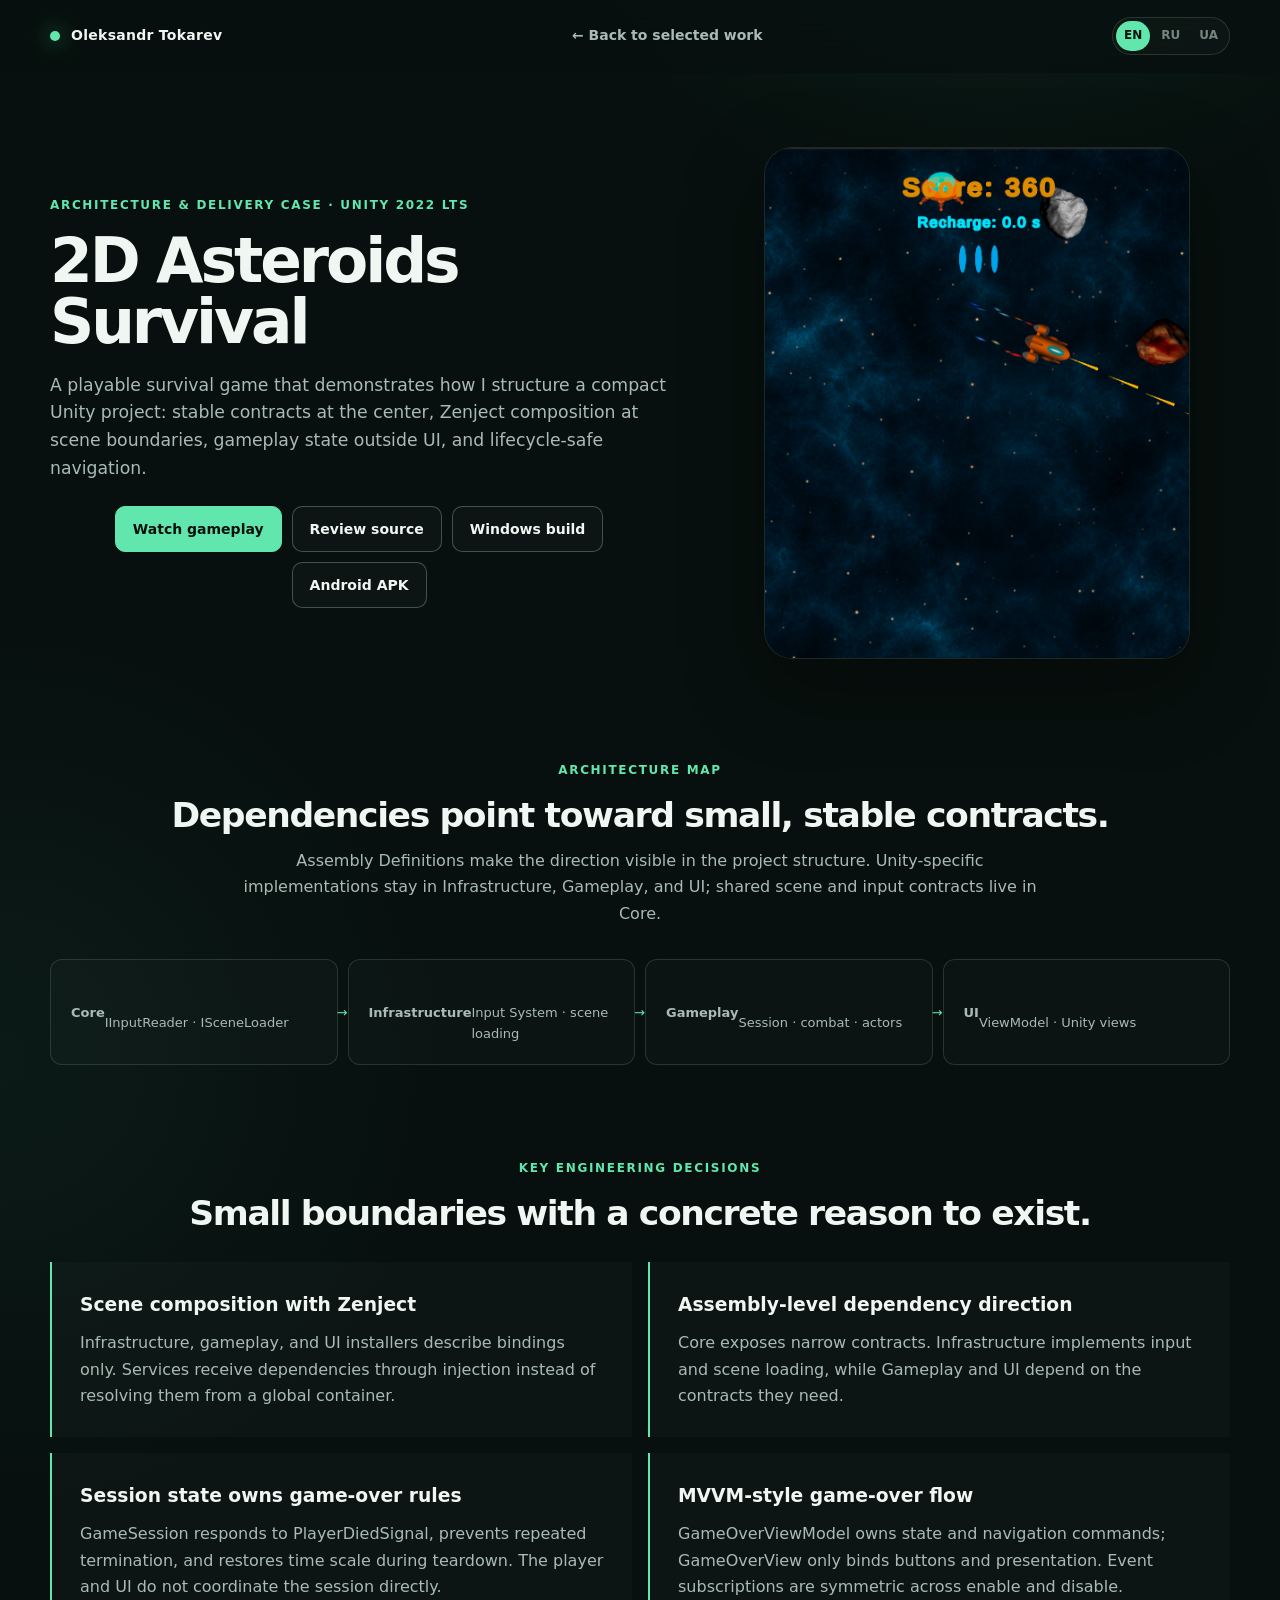
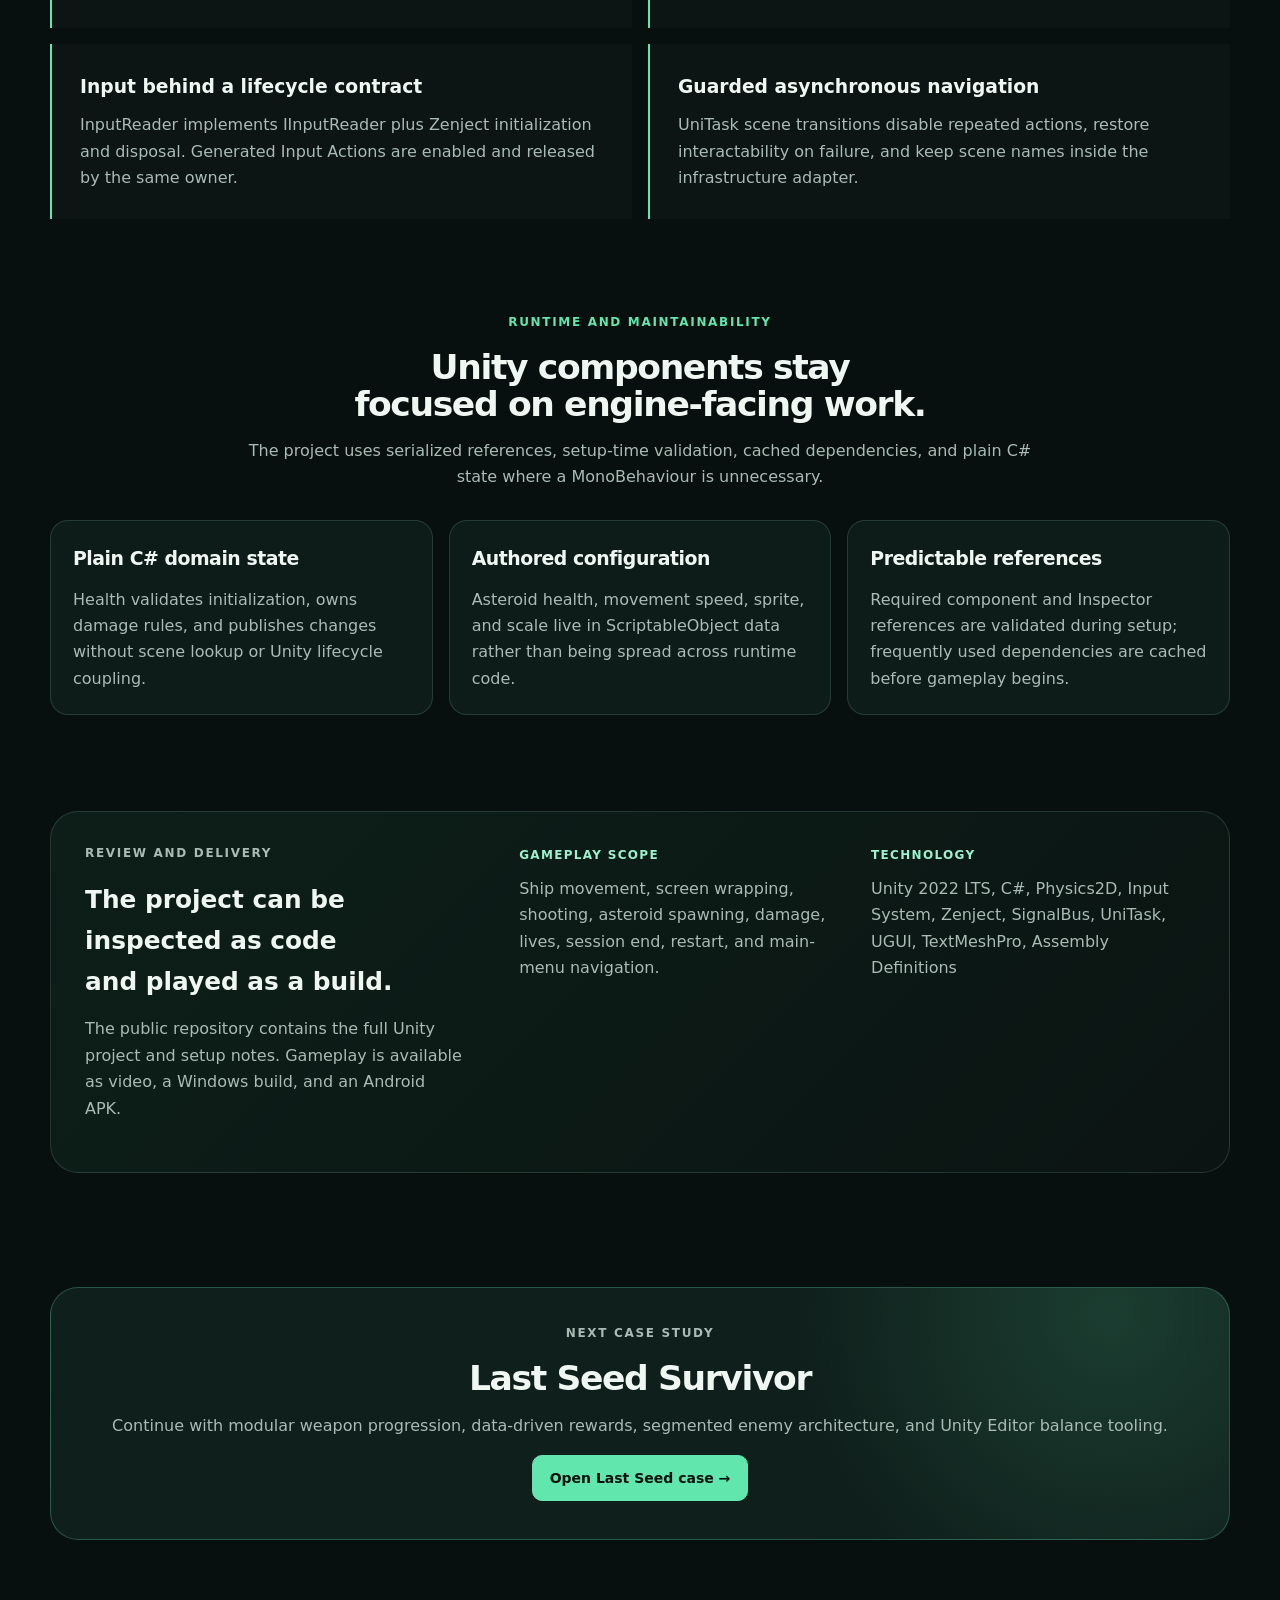
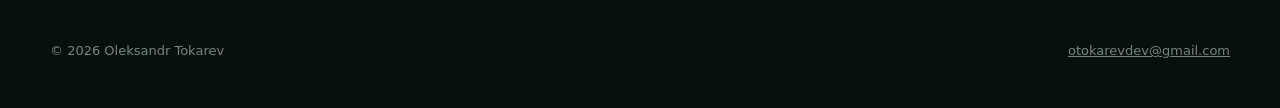
==== commit 3b8e24d1: "Fix responsive portfolio media layout" ====
--- a/projects/asteroids.html
+++ b/projects/asteroids.html
@@ -6,7 +6,7 @@
   <link rel="canonical" href="https://tokarevdev.github.io/projects/asteroids.html">
   <meta property="og:type" content="article"><meta property="og:url" content="https://tokarevdev.github.io/projects/asteroids.html"><meta property="og:title" content="2D Asteroids Survival | Unity Architecture Case Study"><meta property="og:description" content="A playable Unity project demonstrating explicit dependency direction, DI composition, gameplay lifecycle, and asynchronous scene flow."><meta property="og:image" content="https://tokarevdev.github.io/assets/asteroids/gameplay.png">
   <meta name="twitter:card" content="summary_large_image"><meta name="twitter:title" content="2D Asteroids Survival | Unity Architecture Case Study"><meta name="twitter:description" content="Unity, C#, Zenject, SignalBus, UniTask, Assembly Definitions, and maintainable gameplay boundaries."><meta name="twitter:image" content="https://tokarevdev.github.io/assets/asteroids/gameplay.png">
-  <title>2D Asteroids Survival | Unity Architecture Case Study</title><link rel="stylesheet" href="../assets/site.css">
+  <title>2D Asteroids Survival | Unity Architecture Case Study</title><link rel="stylesheet" href="../assets/site.css?v=20260902-2">
 </head>
 <body>
   <a class="skip-link" href="#main" data-i18n="skip">Skip to content</a>
--- a/assets/site.css
+++ b/assets/site.css
@@ -304,6 +304,43 @@
 
 .section-note { max-width: 820px; margin: 0; color: var(--muted); }
 
+.portfolio-disclosure {
+  position: relative;
+  display: grid;
+  grid-template-columns: auto minmax(0, 1fr);
+  gap: 20px;
+  margin: 0 0 26px;
+  padding: 22px 24px;
+  border: 1px solid rgba(255, 199, 107, .34);
+  border-left: 4px solid var(--warm);
+  border-radius: var(--radius-md);
+  background: linear-gradient(110deg, rgba(255, 199, 107, .11), rgba(97, 231, 173, .045));
+  box-shadow: 0 18px 44px rgba(0, 0, 0, .2);
+}
+
+.portfolio-disclosure-label {
+  align-self: start;
+  padding: 5px 9px;
+  color: #191006;
+  border-radius: 999px;
+  background: var(--warm);
+  font-size: 10px;
+  font-weight: 900;
+  letter-spacing: .11em;
+  line-height: 1.2;
+  text-transform: uppercase;
+  white-space: nowrap;
+}
+
+.portfolio-disclosure h3 {
+  margin: 0 0 6px;
+  font-size: clamp(1.05rem, 1.7vw, 1.3rem);
+  letter-spacing: -.02em;
+  line-height: 1.25;
+}
+
+.portfolio-disclosure p { margin: 0; color: var(--muted); font-size: 14px; line-height: 1.6; }
+
 .project {
   position: relative;
   display: grid;
@@ -407,6 +444,12 @@
   object-fit: contain;
   background: #020605;
   user-select: none;
+}
+
+.project-grid .mobile-gallery .gallery-slide,
+.case-visual .mobile-gallery .gallery-slide {
+  object-fit: contain;
+  object-position: center;
 }
 
 .gallery-frame.landscape .gallery-slide { object-fit: cover; }
@@ -643,7 +686,7 @@
 
 .contact { text-align: center; }
 .contact h2 { max-width: 980px; margin: 0 auto 16px; }
-.contact p { max-width: 760px; margin-inline: auto; color: var(--muted); }
+.contact p { max-width: none; margin-inline: auto; color: var(--muted); }
 .contact-actions { justify-content: center; margin-top: 22px; }
 
 .engineering-details {
@@ -766,6 +809,8 @@
   .section.compact { padding: 40px 0; }
   .section-head { grid-template-columns: 1fr; gap: 14px; margin-bottom: 24px; }
   .section h2 { font-size: clamp(1.75rem, 8.5vw, 2.45rem); }
+  .portfolio-disclosure { grid-template-columns: 1fr; gap: 12px; padding: 20px; }
+  .portfolio-disclosure-label { justify-self: start; }
   .proof { min-height: 110px; padding: 16px; }
   .project-media { min-height: 310px; }
   .project-media.portrait img { min-height: 260px; }
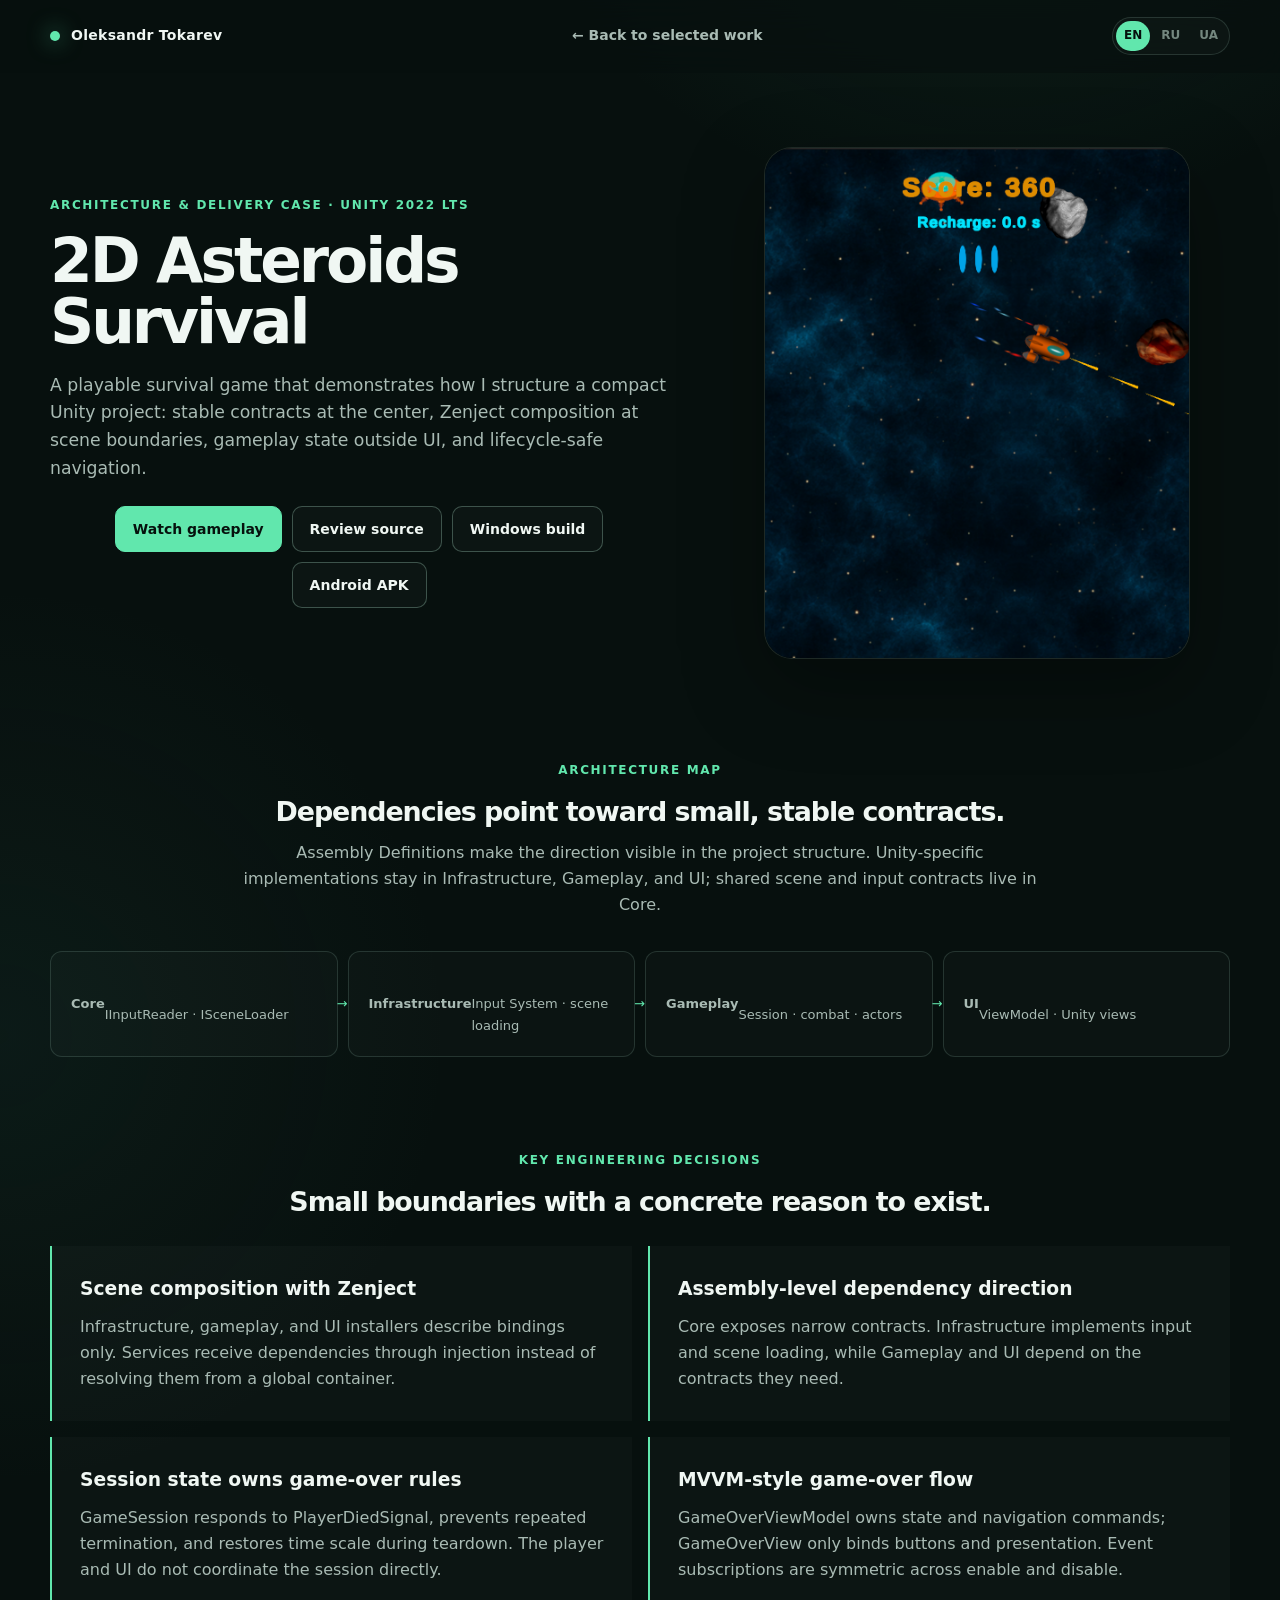
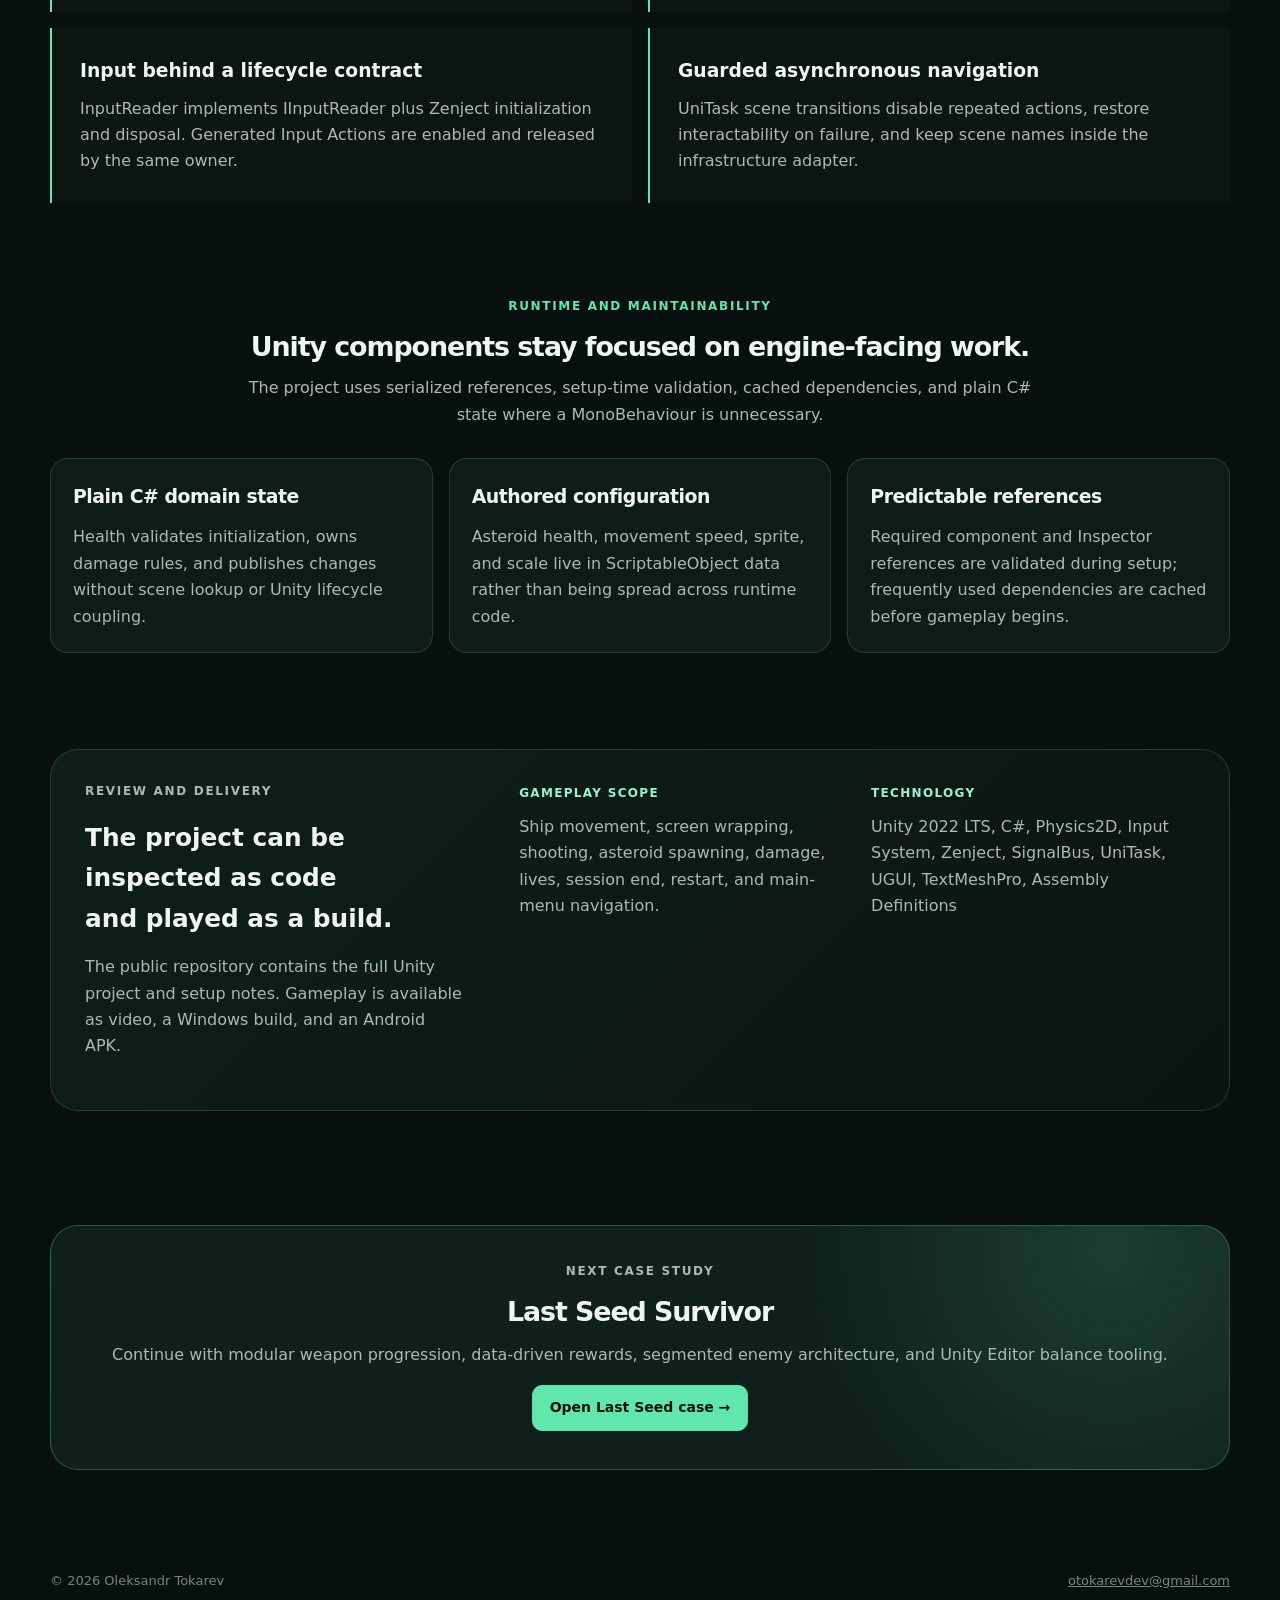
==== commit 38847eca: "Reduce portfolio section heading sizes" ====
--- a/projects/asteroids.html
+++ b/projects/asteroids.html
@@ -6,7 +6,7 @@
   <link rel="canonical" href="https://tokarevdev.github.io/projects/asteroids.html">
   <meta property="og:type" content="article"><meta property="og:url" content="https://tokarevdev.github.io/projects/asteroids.html"><meta property="og:title" content="2D Asteroids Survival | Unity Architecture Case Study"><meta property="og:description" content="A playable Unity project demonstrating explicit dependency direction, DI composition, gameplay lifecycle, and asynchronous scene flow."><meta property="og:image" content="https://tokarevdev.github.io/assets/asteroids/gameplay.png">
   <meta name="twitter:card" content="summary_large_image"><meta name="twitter:title" content="2D Asteroids Survival | Unity Architecture Case Study"><meta name="twitter:description" content="Unity, C#, Zenject, SignalBus, UniTask, Assembly Definitions, and maintainable gameplay boundaries."><meta name="twitter:image" content="https://tokarevdev.github.io/assets/asteroids/gameplay.png">
-  <title>2D Asteroids Survival | Unity Architecture Case Study</title><link rel="stylesheet" href="../assets/site.css?v=20260902-2">
+  <title>2D Asteroids Survival | Unity Architecture Case Study</title><link rel="stylesheet" href="../assets/site.css?v=20260902-3">
 </head>
 <body>
   <a class="skip-link" href="#main" data-i18n="skip">Skip to content</a>
--- a/assets/site.css
+++ b/assets/site.css
@@ -296,7 +296,7 @@
 .section h2 {
   max-width: 980px;
   margin-bottom: 0;
-  font-size: clamp(1.9rem, 2.7vw, 2.35rem);
+  font-size: clamp(1.65rem, 2.1vw, 1.85rem);
   font-weight: 760;
   letter-spacing: -.04em;
   line-height: 1.08;
@@ -808,7 +808,7 @@
   .section { padding: 54px 0; }
   .section.compact { padding: 40px 0; }
   .section-head { grid-template-columns: 1fr; gap: 14px; margin-bottom: 24px; }
-  .section h2 { font-size: clamp(1.75rem, 8.5vw, 2.45rem); }
+  .section h2 { font-size: clamp(1.55rem, 7vw, 1.85rem); }
   .portfolio-disclosure { grid-template-columns: 1fr; gap: 12px; padding: 20px; }
   .portfolio-disclosure-label { justify-self: start; }
   .proof { min-height: 110px; padding: 16px; }
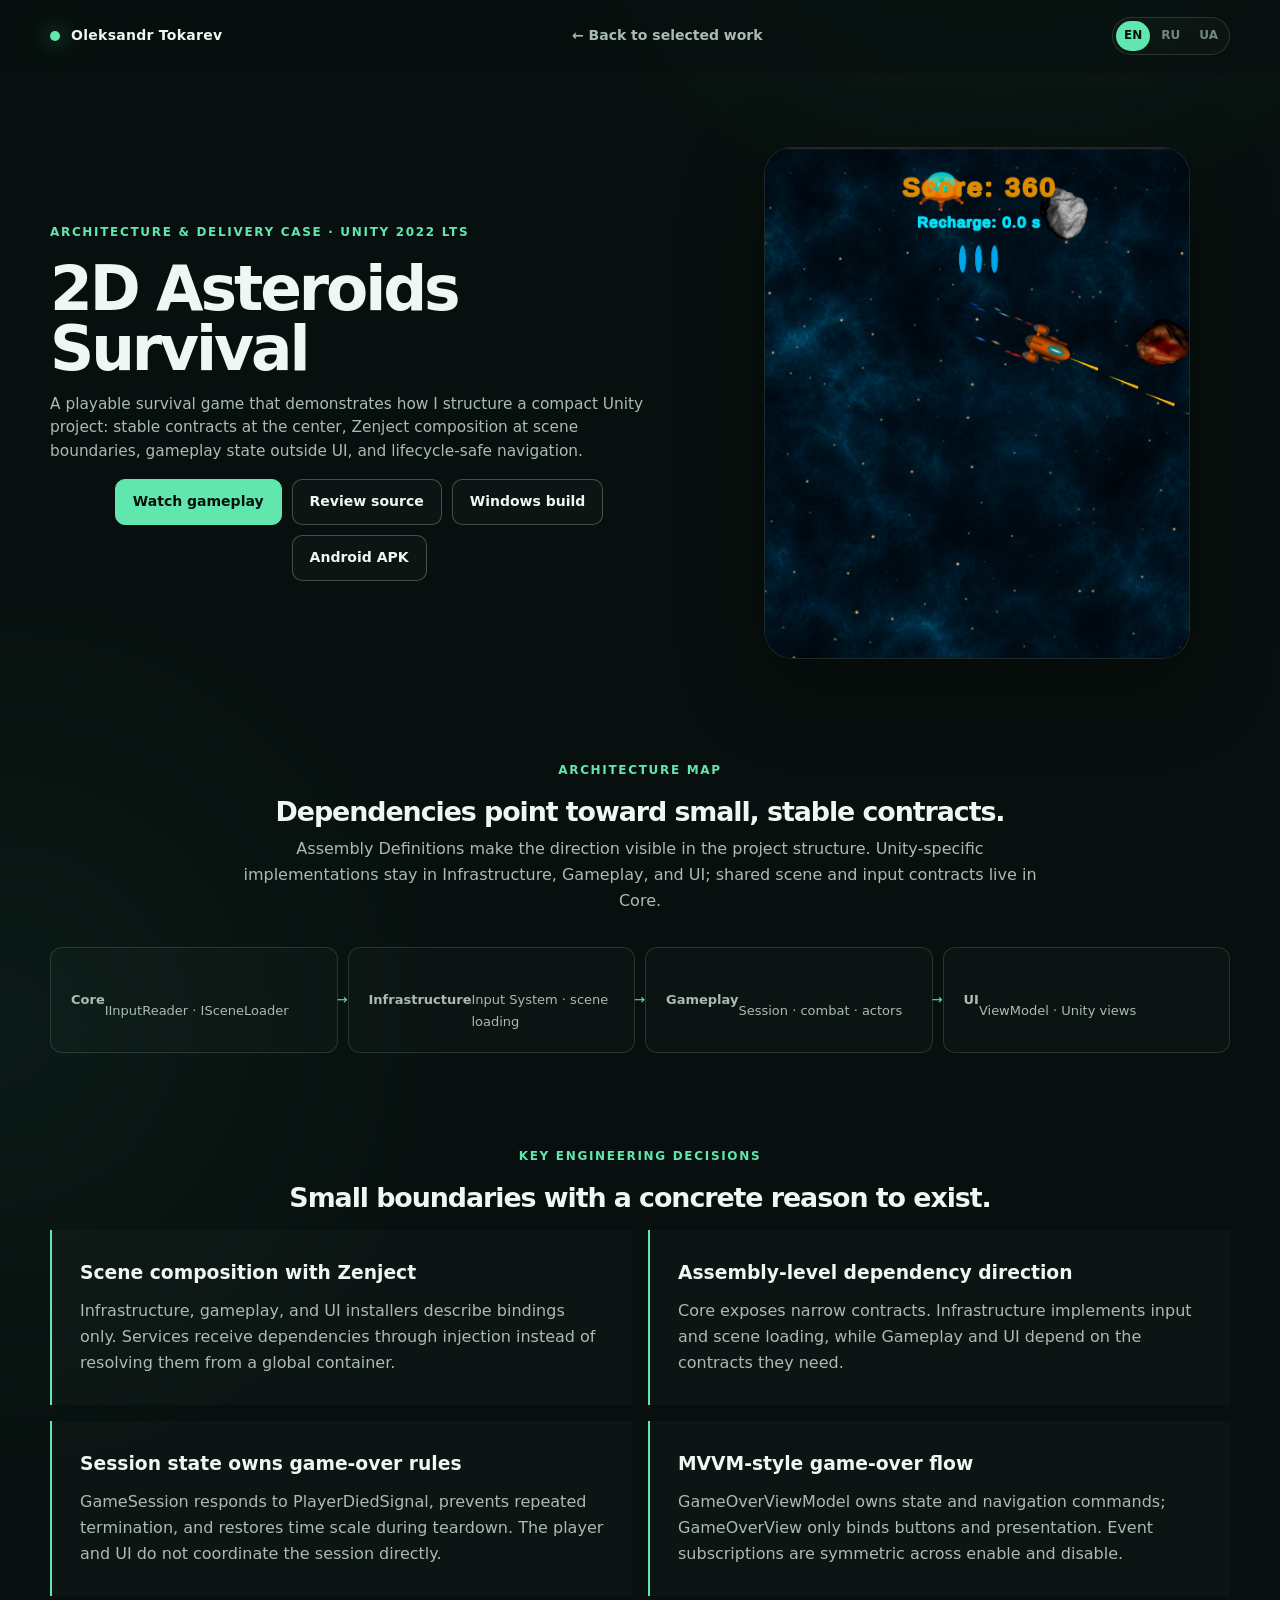
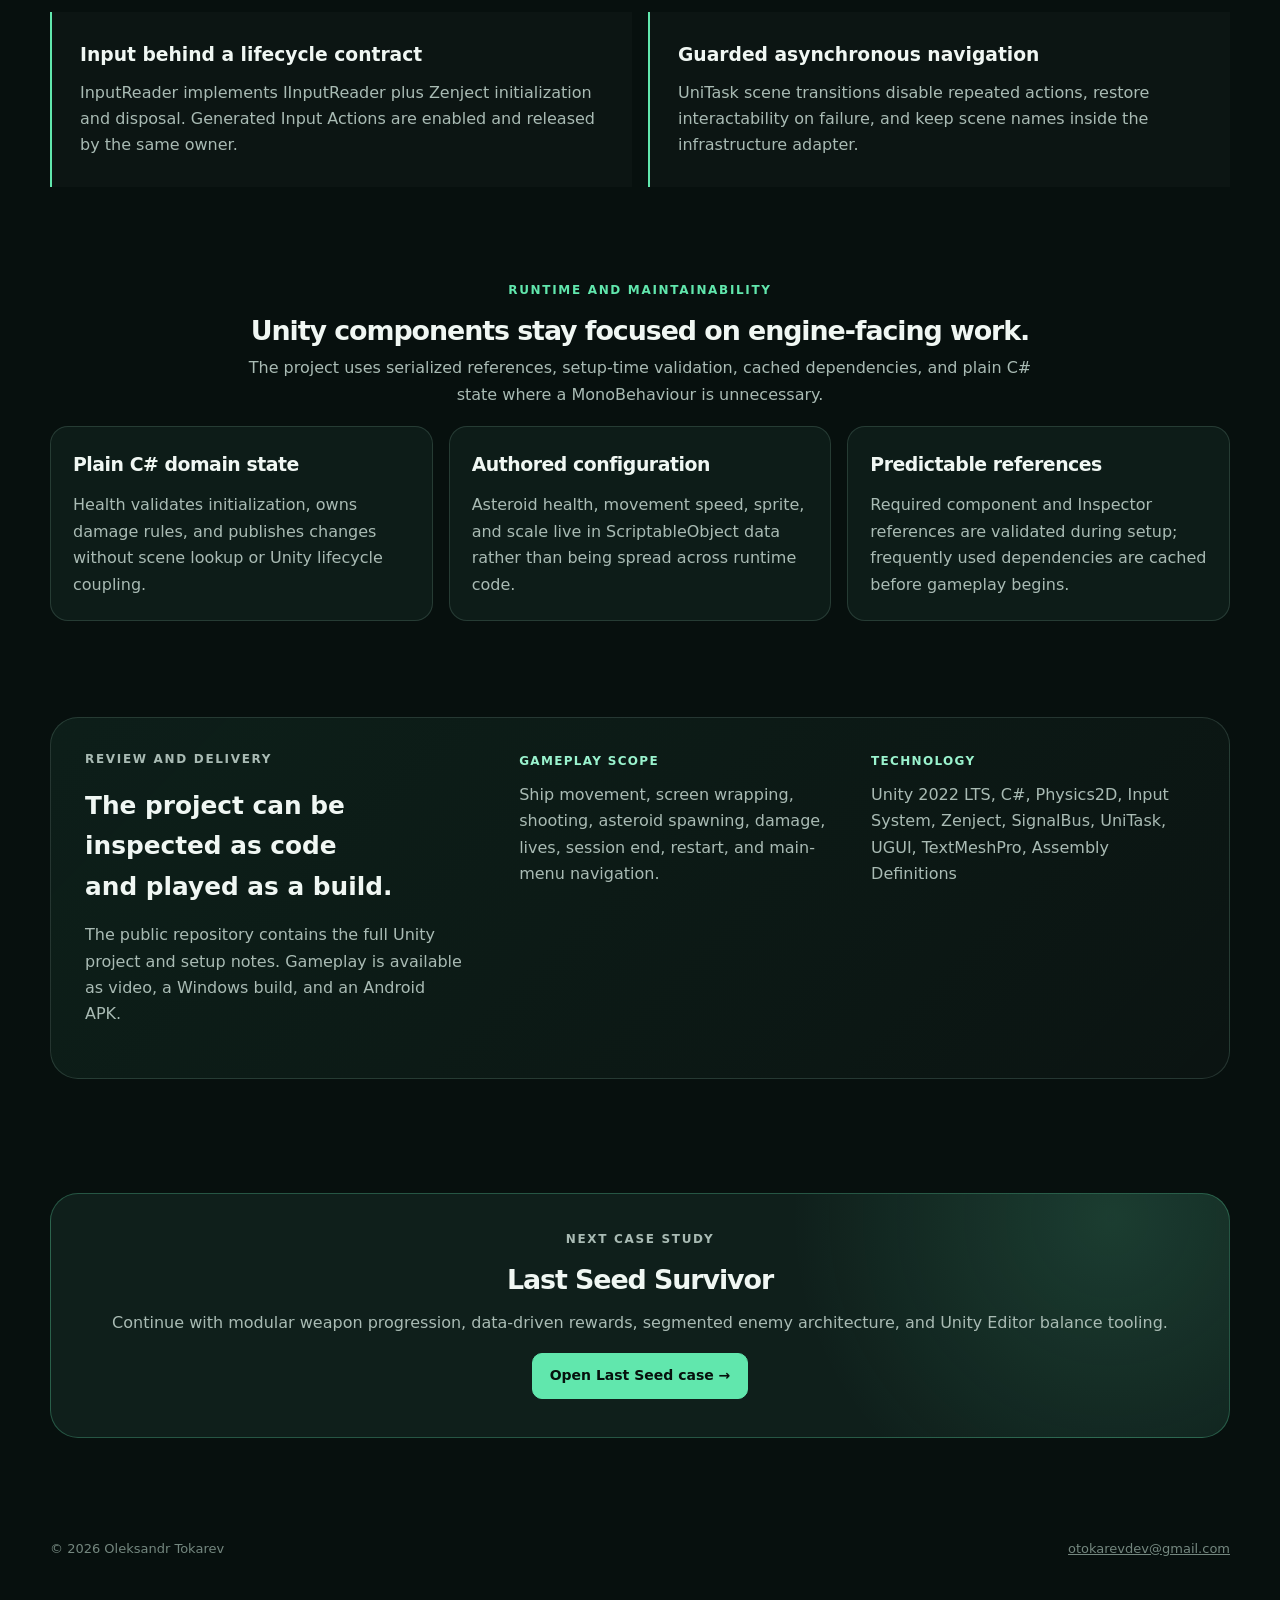
==== commit 7f5a8cb3: "Compact portfolio hero layout" ====
--- a/projects/asteroids.html
+++ b/projects/asteroids.html
@@ -6,7 +6,7 @@
   <link rel="canonical" href="https://tokarevdev.github.io/projects/asteroids.html">
   <meta property="og:type" content="article"><meta property="og:url" content="https://tokarevdev.github.io/projects/asteroids.html"><meta property="og:title" content="2D Asteroids Survival | Unity Architecture Case Study"><meta property="og:description" content="A playable Unity project demonstrating explicit dependency direction, DI composition, gameplay lifecycle, and asynchronous scene flow."><meta property="og:image" content="https://tokarevdev.github.io/assets/asteroids/gameplay.png">
   <meta name="twitter:card" content="summary_large_image"><meta name="twitter:title" content="2D Asteroids Survival | Unity Architecture Case Study"><meta name="twitter:description" content="Unity, C#, Zenject, SignalBus, UniTask, Assembly Definitions, and maintainable gameplay boundaries."><meta name="twitter:image" content="https://tokarevdev.github.io/assets/asteroids/gameplay.png">
-  <title>2D Asteroids Survival | Unity Architecture Case Study</title><link rel="stylesheet" href="../assets/site.css?v=20260902-3">
+  <title>2D Asteroids Survival | Unity Architecture Case Study</title><link rel="stylesheet" href="../assets/site.css?v=20260902-4">
 </head>
 <body>
   <a class="skip-link" href="#main" data-i18n="skip">Skip to content</a>
--- a/assets/site.css
+++ b/assets/site.css
@@ -162,7 +162,7 @@
 }
 
 .hero {
-  padding: 58px 0 38px;
+  padding: 34px 0 22px;
   display: grid;
   grid-template-columns: 1fr;
   gap: 24px;
@@ -186,22 +186,23 @@
 h1, h2, h3 { text-wrap: balance; }
 
 h1 {
-  max-width: 1080px;
-  margin: 0 auto 20px;
-  font-size: clamp(2.45rem, 3.8vw, 3.05rem);
+  max-width: 900px;
+  margin: 0 auto 14px;
+  font-size: clamp(2.05rem, 3vw, 2.55rem);
   font-weight: 780;
   letter-spacing: -.05em;
   line-height: .98;
 }
 
 .hero-lead {
-  max-width: 760px;
-  margin: 0 auto 24px;
+  max-width: 900px;
+  margin: 0 auto 16px;
   color: var(--muted);
-  font-size: clamp(1rem, 1.35vw, 1.14rem);
-  line-height: 1.6;
-}
-
+  font-size: clamp(.96rem, 1.15vw, 1.08rem);
+  line-height: 1.5;
+}
+
+.hero .eyebrow { margin-bottom: 12px; }
 .hero-actions { justify-content: center; }
 
 .button {
@@ -284,12 +285,13 @@
 
 .section { padding: 66px 0; }
 .section.compact { padding: 48px 0; }
+#work.section { padding-top: 32px; }
 .section-head {
   display: grid;
   grid-template-columns: 1fr;
-  gap: 14px;
+  gap: 10px;
   justify-items: center;
-  margin-bottom: 30px;
+  margin-bottom: 18px;
   text-align: center;
 }
 
@@ -309,8 +311,8 @@
   display: grid;
   grid-template-columns: auto minmax(0, 1fr);
   gap: 20px;
-  margin: 0 0 26px;
-  padding: 22px 24px;
+  margin: 0 0 20px;
+  padding: 18px 20px;
   border: 1px solid rgba(255, 199, 107, .34);
   border-left: 4px solid var(--warm);
   border-radius: var(--radius-md);
@@ -788,7 +790,7 @@
 @media (max-width: 980px) {
   .hero, .case-hero, .project, .project.reverse, .stack { grid-template-columns: 1fr; }
   .project-grid { grid-template-columns: 1fr; }
-  .hero { gap: 24px; padding-top: 48px; }
+  .hero { gap: 20px; padding-top: 32px; }
   .project.reverse .project-media { order: 0; }
   .project-media { min-height: 400px; }
   .case-visual { min-height: 420px; }
@@ -803,8 +805,8 @@
   .nav { min-height: 64px; }
   .nav-links { display: none; }
   .nav-tools { margin-left: auto; }
-  .hero { padding: 42px 0 30px; }
-  h1 { font-size: clamp(2.15rem, 10.5vw, 3.1rem); }
+  .hero { padding: 28px 0 20px; }
+  h1 { font-size: clamp(1.85rem, 8vw, 2.35rem); }
   .section { padding: 54px 0; }
   .section.compact { padding: 40px 0; }
   .section-head { grid-template-columns: 1fr; gap: 14px; margin-bottom: 24px; }
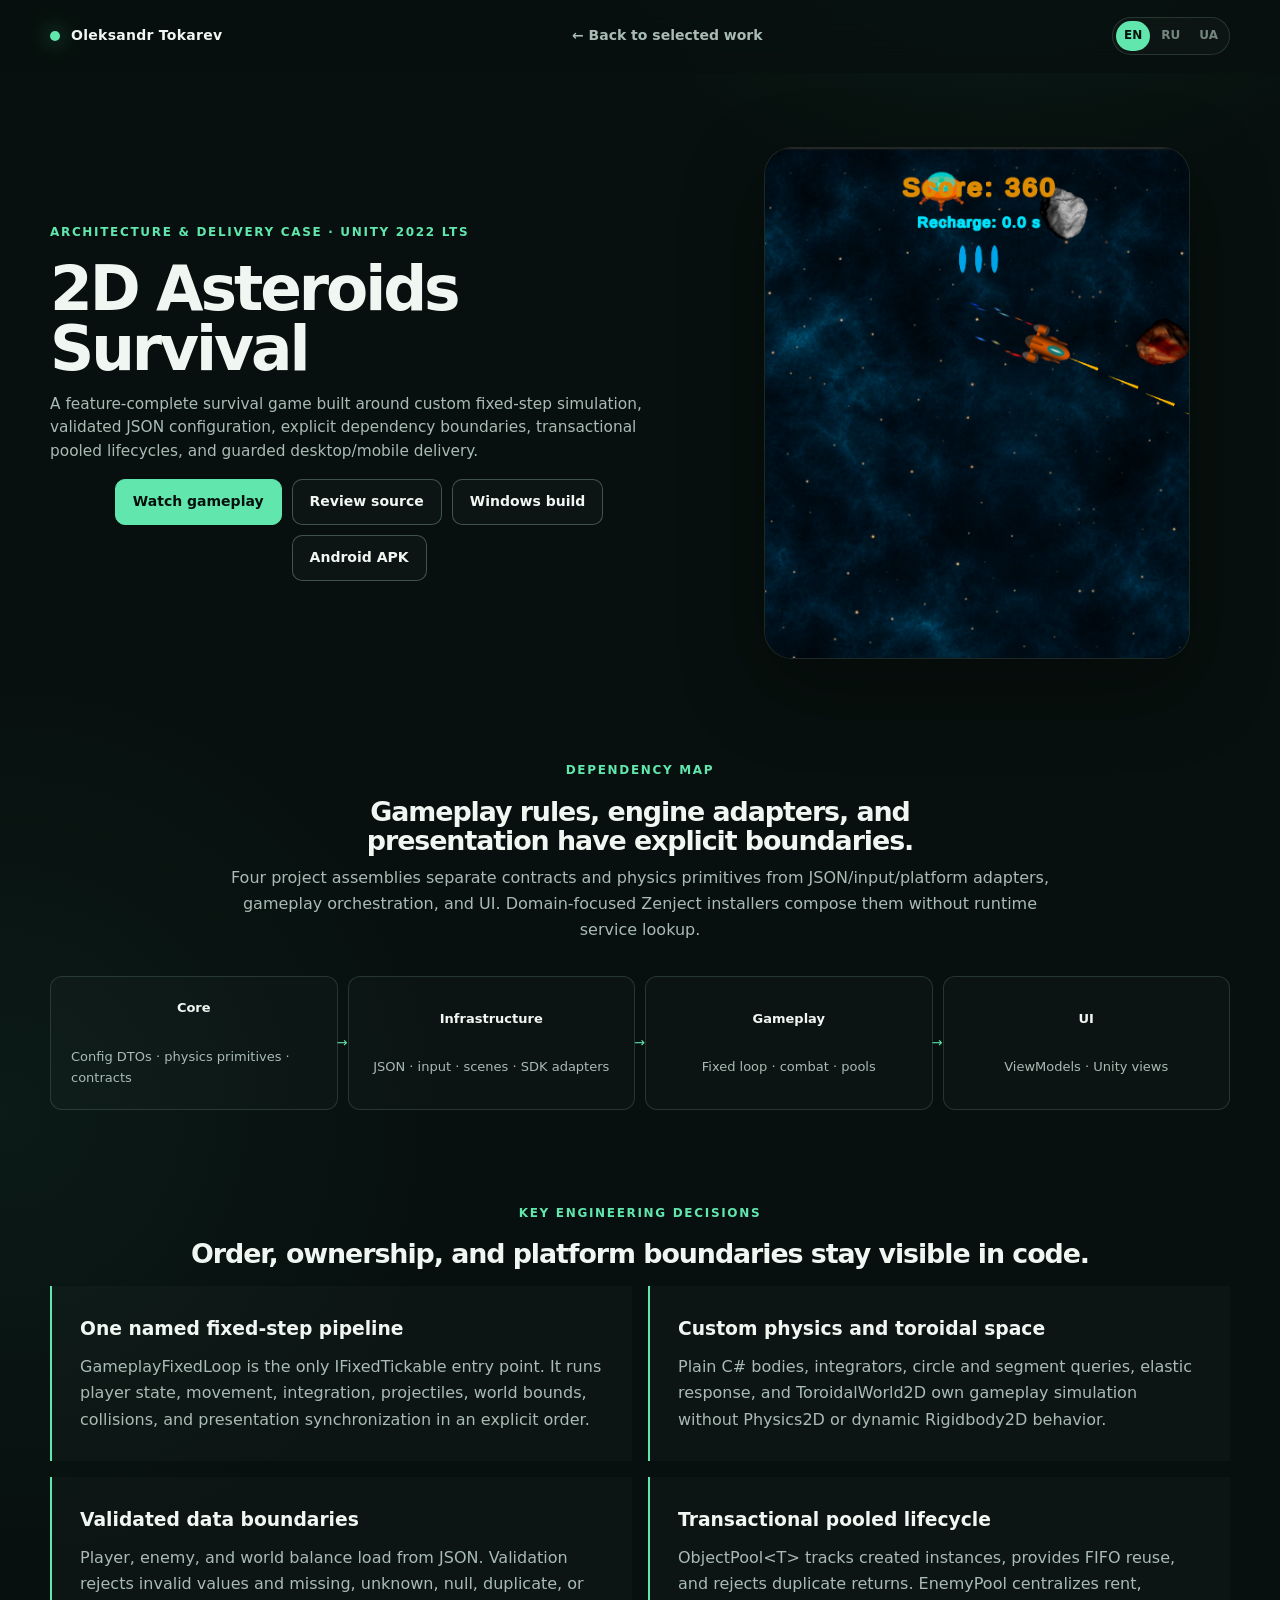
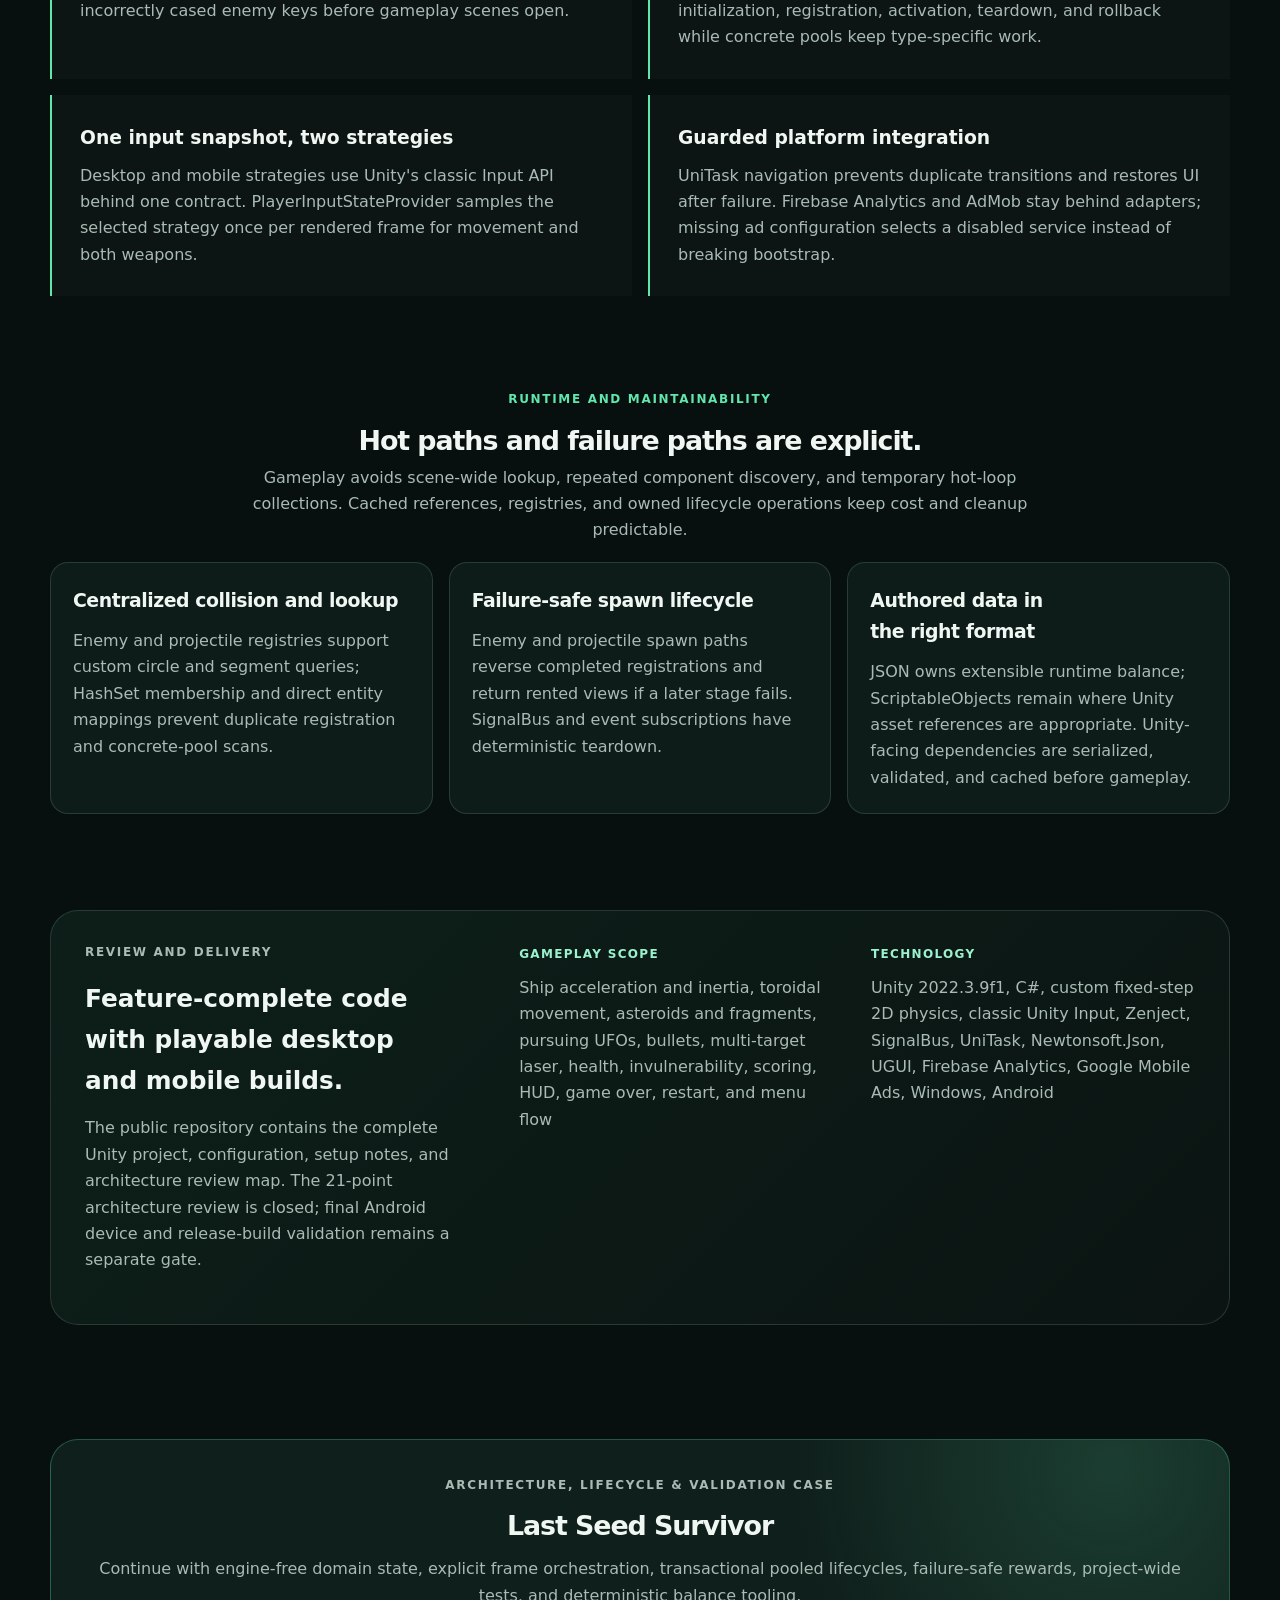
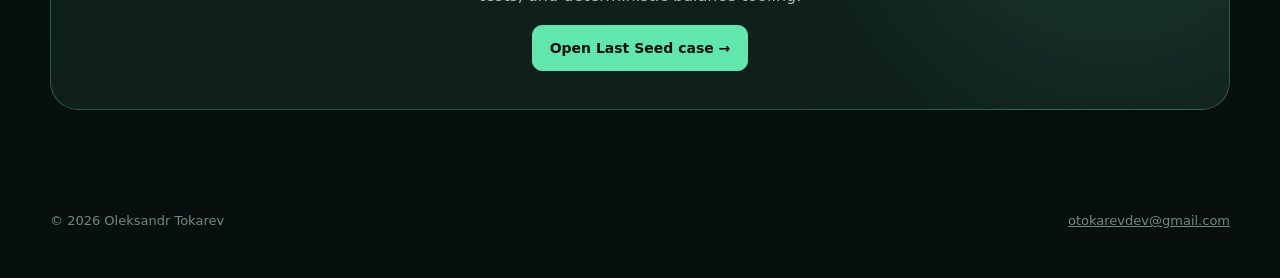
==== commit 726d2e73: "Refresh Asteroids case study and portfolio copy" ====
--- a/projects/asteroids.html
+++ b/projects/asteroids.html
@@ -2,49 +2,49 @@
 <html lang="en">
 <head>
   <meta charset="utf-8"><meta name="viewport" content="width=device-width, initial-scale=1">
-  <meta name="description" content="2D Asteroids Survival Unity case study: C# gameplay architecture, Zenject dependency injection, Assembly Definitions, SignalBus, UniTask scene flow, and MVVM-style UI.">
+  <meta name="description" content="2D Asteroids Survival Unity case study: custom fixed-step physics, validated JSON configuration, Zenject composition, transactional pooling, shared input snapshots, and lifecycle-safe platform integration.">
   <link rel="canonical" href="https://tokarevdev.github.io/projects/asteroids.html">
-  <meta property="og:type" content="article"><meta property="og:url" content="https://tokarevdev.github.io/projects/asteroids.html"><meta property="og:title" content="2D Asteroids Survival | Unity Architecture Case Study"><meta property="og:description" content="A playable Unity project demonstrating explicit dependency direction, DI composition, gameplay lifecycle, and asynchronous scene flow."><meta property="og:image" content="https://tokarevdev.github.io/assets/asteroids/gameplay.png">
-  <meta name="twitter:card" content="summary_large_image"><meta name="twitter:title" content="2D Asteroids Survival | Unity Architecture Case Study"><meta name="twitter:description" content="Unity, C#, Zenject, SignalBus, UniTask, Assembly Definitions, and maintainable gameplay boundaries."><meta name="twitter:image" content="https://tokarevdev.github.io/assets/asteroids/gameplay.png">
-  <title>2D Asteroids Survival | Unity Architecture Case Study</title><link rel="stylesheet" href="../assets/site.css?v=20260902-4">
+  <meta property="og:type" content="article"><meta property="og:url" content="https://tokarevdev.github.io/projects/asteroids.html"><meta property="og:title" content="2D Asteroids Survival | Unity Architecture Case Study"><meta property="og:description" content="A complete Unity 2022 LTS project with custom simulation, explicit composition, data validation, pooled ownership, and guarded desktop/mobile delivery."><meta property="og:image" content="https://tokarevdev.github.io/assets/asteroids/gameplay.png">
+  <meta name="twitter:card" content="summary_large_image"><meta name="twitter:title" content="2D Asteroids Survival | Unity Architecture Case Study"><meta name="twitter:description" content="Custom fixed-step physics, validated JSON, Zenject, SignalBus, transactional pooling, UniTask, and desktop/mobile delivery."><meta name="twitter:image" content="https://tokarevdev.github.io/assets/asteroids/gameplay.png">
+  <title>2D Asteroids Survival | Unity Architecture Case Study</title><link rel="stylesheet" href="../assets/site.css?v=20260914-1">
 </head>
 <body>
   <a class="skip-link" href="#main" data-i18n="skip">Skip to content</a>
   <header class="site-header"><div class="shell nav"><a class="brand" href="../index.html"><span class="brand-mark" aria-hidden="true"></span><span>Oleksandr Tokarev</span></a><a class="back-link" href="../index.html#work" data-i18n="nav.back">← Back to selected work</a><div class="locale-switcher" aria-label="Language"><button class="locale-button" type="button" data-locale="en" aria-pressed="true">EN</button><button class="locale-button" type="button" data-locale="ru" aria-pressed="false">RU</button><button class="locale-button" type="button" data-locale="uk" aria-pressed="false">UA</button></div></div></header>
   <main id="main">
     <section class="shell case-hero">
-      <div><p class="eyebrow" data-i18n="hero.eyebrow">Architecture & delivery case · Unity 2022 LTS</p><h1>2D Asteroids Survival</h1><p class="hero-lead" data-i18n="hero.lead">A playable survival game that demonstrates how I structure a compact Unity project: stable contracts at the center, Zenject composition at scene boundaries, gameplay state outside UI, and lifecycle-safe navigation.</p><div class="hero-actions"><a class="button primary" href="https://youtu.be/MV7N_iHXxiU" target="_blank" rel="noopener" data-i18n="button.gameplay">Watch gameplay</a><a class="button" href="https://github.com/TokarevDev/2D_Asteroids_Survival" target="_blank" rel="noopener" data-i18n="button.source">Review source</a><a class="button" href="../assets/builds/asteroids/2D_Asteroids_Survival_PC_Build.zip" download data-i18n="button.pc">Windows build</a><a class="button" href="../assets/builds/asteroids/2D_Asteroids_Survival.apk" download data-i18n="button.android">Android APK</a></div></div>
+      <div><p class="eyebrow" data-i18n="hero.eyebrow">Architecture & delivery case · Unity 2022 LTS</p><h1>2D Asteroids Survival</h1><p class="hero-lead" data-i18n="hero.lead">A feature-complete survival game built around custom fixed-step simulation, validated JSON configuration, explicit dependency boundaries, transactional pooled lifecycles, and guarded desktop/mobile delivery.</p><div class="hero-actions"><a class="button primary" href="https://youtu.be/MV7N_iHXxiU" target="_blank" rel="noopener" data-i18n="button.gameplay">Watch gameplay</a><a class="button" href="https://github.com/TokarevDev/2D_Asteroids_Survival" target="_blank" rel="noopener" data-i18n="button.source">Review source</a><a class="button" href="../assets/builds/asteroids/2D_Asteroids_Survival_PC_Build.zip" download data-i18n="button.pc">Windows build</a><a class="button" href="../assets/builds/asteroids/2D_Asteroids_Survival.apk" download data-i18n="button.android">Android APK</a></div></div>
       <figure class="case-visual"><div class="media-gallery" data-gallery><div class="gallery-frame landscape" data-gallery-frame tabindex="0"><div class="gallery-track" data-gallery-track><img class="gallery-slide" data-gallery-slide src="../assets/asteroids/gameplay.png" alt="2D Asteroids Survival gameplay arena"></div></div></div></figure>
     </section>
 
-    <section class="section compact"><div class="shell"><div class="section-head"><div><p class="eyebrow" data-i18n="case.eyebrow">Architecture map</p><h2 data-i18n="case.title">Dependencies point toward small, stable contracts.</h2></div><p class="section-note" data-i18n="case.note">Assembly Definitions make the direction visible in the project structure. Unity-specific implementations stay in Infrastructure, Gameplay, and UI; shared scene and input contracts live in Core.</p></div>
-      <div class="architecture-flow"><span data-i18n-html="flow.core"><b>Core</b><br>IInputReader · ISceneLoader</span><span data-i18n-html="flow.infrastructure"><b>Infrastructure</b><br>Input System · scene loading</span><span data-i18n-html="flow.gameplay"><b>Gameplay</b><br>Session · combat · actors</span><span data-i18n-html="flow.ui"><b>UI</b><br>ViewModel · Unity views</span></div>
+    <section class="section compact"><div class="shell"><div class="section-head"><div><p class="eyebrow" data-i18n="case.eyebrow">Dependency map</p><h2 data-i18n="case.title">Gameplay rules, engine adapters, and presentation have explicit boundaries.</h2></div><p class="section-note" data-i18n="case.note">Four project assemblies separate contracts and physics primitives from JSON/input/platform adapters, gameplay orchestration, and UI. Domain-focused Zenject installers compose them without runtime service lookup.</p></div>
+      <div class="architecture-flow"><span data-i18n-html="flow.core"><b>Core</b><br>Config DTOs · physics primitives · contracts</span><span data-i18n-html="flow.infrastructure"><b>Infrastructure</b><br>JSON · input · scenes · SDK adapters</span><span data-i18n-html="flow.gameplay"><b>Gameplay</b><br>Fixed loop · combat · pools</span><span data-i18n-html="flow.ui"><b>UI</b><br>ViewModels · Unity views</span></div>
     </div></section>
 
-    <section class="section compact"><div class="shell"><div class="section-head"><div><p class="eyebrow" data-i18n="decisions.eyebrow">Key engineering decisions</p><h2 data-i18n="decisions.title">Small boundaries with a concrete reason to exist.</h2></div></div><div class="decision-grid">
-      <article class="decision"><h3 data-i18n="decision.di.title">Scene composition with Zenject</h3><p data-i18n="decision.di.text">Infrastructure, gameplay, and UI installers describe bindings only. Services receive dependencies through injection instead of resolving them from a global container.</p></article>
-      <article class="decision"><h3 data-i18n="decision.boundaries.title">Assembly-level dependency direction</h3><p data-i18n="decision.boundaries.text">Core exposes narrow contracts. Infrastructure implements input and scene loading, while Gameplay and UI depend on the contracts they need.</p></article>
-      <article class="decision"><h3 data-i18n="decision.session.title">Session state owns game-over rules</h3><p data-i18n="decision.session.text">GameSession responds to PlayerDiedSignal, prevents repeated termination, and restores time scale during teardown. The player and UI do not coordinate the session directly.</p></article>
-      <article class="decision"><h3 data-i18n="decision.ui.title">MVVM-style game-over flow</h3><p data-i18n="decision.ui.text">GameOverViewModel owns state and navigation commands; GameOverView only binds buttons and presentation. Event subscriptions are symmetric across enable and disable.</p></article>
-      <article class="decision"><h3 data-i18n="decision.input.title">Input behind a lifecycle contract</h3><p data-i18n="decision.input.text">InputReader implements IInputReader plus Zenject initialization and disposal. Generated Input Actions are enabled and released by the same owner.</p></article>
-      <article class="decision"><h3 data-i18n="decision.async.title">Guarded asynchronous navigation</h3><p data-i18n="decision.async.text">UniTask scene transitions disable repeated actions, restore interactability on failure, and keep scene names inside the infrastructure adapter.</p></article>
+    <section class="section compact"><div class="shell"><div class="section-head"><div><p class="eyebrow" data-i18n="decisions.eyebrow">Key engineering decisions</p><h2 data-i18n="decisions.title">Order, ownership, and platform boundaries stay visible in code.</h2></div></div><div class="decision-grid">
+      <article class="decision"><h3 data-i18n="decision.di.title">One named fixed-step pipeline</h3><p data-i18n="decision.di.text">GameplayFixedLoop is the only IFixedTickable entry point. It runs player state, movement, integration, projectiles, world bounds, collisions, and presentation synchronization in an explicit order.</p></article>
+      <article class="decision"><h3 data-i18n="decision.boundaries.title">Custom physics and toroidal space</h3><p data-i18n="decision.boundaries.text">Plain C# bodies, integrators, circle and segment queries, elastic response, and ToroidalWorld2D own gameplay simulation without Physics2D or dynamic Rigidbody2D behavior.</p></article>
+      <article class="decision"><h3 data-i18n="decision.session.title">Validated data boundaries</h3><p data-i18n="decision.session.text">Player, enemy, and world balance load from JSON. Validation rejects invalid values and missing, unknown, null, duplicate, or incorrectly cased enemy keys before gameplay scenes open.</p></article>
+      <article class="decision"><h3 data-i18n="decision.ui.title">Transactional pooled lifecycle</h3><p data-i18n="decision.ui.text">ObjectPool&lt;T&gt; tracks created instances, provides FIFO reuse, and rejects duplicate returns. EnemyPool centralizes rent, initialization, registration, activation, teardown, and rollback while concrete pools keep type-specific work.</p></article>
+      <article class="decision"><h3 data-i18n="decision.input.title">One input snapshot, two strategies</h3><p data-i18n="decision.input.text">Desktop and mobile strategies use Unity's classic Input API behind one contract. PlayerInputStateProvider samples the selected strategy once per rendered frame for movement and both weapons.</p></article>
+      <article class="decision"><h3 data-i18n="decision.async.title">Guarded platform integration</h3><p data-i18n="decision.async.text">UniTask navigation prevents duplicate transitions and restores UI after failure. Firebase Analytics and AdMob stay behind adapters; missing ad configuration selects a disabled service instead of breaking bootstrap.</p></article>
     </div></div></section>
 
-    <section class="section compact"><div class="shell"><div class="section-head"><div><p class="eyebrow" data-i18n="runtime.eyebrow">Runtime and maintainability</p><h2 data-i18n="runtime.title">Unity components stay focused on engine-facing work.</h2></div><p class="section-note" data-i18n="runtime.note">The project uses serialized references, setup-time validation, cached dependencies, and plain C# state where a MonoBehaviour is unnecessary.</p></div><div class="case-grid">
-      <article class="case-card"><h3 data-i18n="runtime.state.title">Plain C# domain state</h3><p data-i18n="runtime.state.text">Health validates initialization, owns damage rules, and publishes changes without scene lookup or Unity lifecycle coupling.</p></article>
-      <article class="case-card"><h3 data-i18n="runtime.config.title">Authored configuration</h3><p data-i18n="runtime.config.text">Asteroid health, movement speed, sprite, and scale live in ScriptableObject data rather than being spread across runtime code.</p></article>
-      <article class="case-card"><h3 data-i18n="runtime.references.title">Predictable references</h3><p data-i18n="runtime.references.text">Required component and Inspector references are validated during setup; frequently used dependencies are cached before gameplay begins.</p></article>
+    <section class="section compact"><div class="shell"><div class="section-head"><div><p class="eyebrow" data-i18n="runtime.eyebrow">Runtime and maintainability</p><h2 data-i18n="runtime.title">Hot paths and failure paths are explicit.</h2></div><p class="section-note" data-i18n="runtime.note">Gameplay avoids scene-wide lookup, repeated component discovery, and temporary hot-loop collections. Cached references, registries, and owned lifecycle operations keep cost and cleanup predictable.</p></div><div class="case-grid">
+      <article class="case-card"><h3 data-i18n="runtime.state.title">Centralized collision and lookup</h3><p data-i18n="runtime.state.text">Enemy and projectile registries support custom circle and segment queries; HashSet membership and direct entity mappings prevent duplicate registration and concrete-pool scans.</p></article>
+      <article class="case-card"><h3 data-i18n="runtime.config.title">Failure-safe spawn lifecycle</h3><p data-i18n="runtime.config.text">Enemy and projectile spawn paths reverse completed registrations and return rented views if a later stage fails. SignalBus and event subscriptions have deterministic teardown.</p></article>
+      <article class="case-card"><h3 data-i18n="runtime.references.title">Authored data in the right format</h3><p data-i18n="runtime.references.text">JSON owns extensible runtime balance; ScriptableObjects remain where Unity asset references are appropriate. Unity-facing dependencies are serialized, validated, and cached before gameplay.</p></article>
     </div></div></section>
 
-    <section class="section compact"><div class="shell stack"><div><p class="eyebrow" data-i18n="delivery.eyebrow">Review and delivery</p><h3 data-i18n="delivery.title">The project can be inspected as code and played as a build.</h3><p data-i18n="delivery.text">The public repository contains the full Unity project and setup notes. Gameplay is available as video, a Windows build, and an Android APK.</p></div><div class="stack-groups"><div class="stack-group"><h4 data-i18n="delivery.scope">Gameplay scope</h4><p data-i18n="delivery.scope.text">Ship movement, screen wrapping, shooting, asteroid spawning, damage, lives, session end, restart, and main-menu navigation.</p></div><div class="stack-group"><h4 data-i18n="delivery.stack">Technology</h4><p>Unity 2022 LTS, C#, Physics2D, Input System, Zenject, SignalBus, UniTask, UGUI, TextMeshPro, Assembly Definitions</p></div></div></div></section>
+    <section class="section compact"><div class="shell stack"><div><p class="eyebrow" data-i18n="delivery.eyebrow">Review and delivery</p><h3 data-i18n="delivery.title">Feature-complete code with playable desktop and mobile builds.</h3><p data-i18n="delivery.text">The public repository contains the complete Unity project, configuration, setup notes, and architecture review map. The 21-point architecture review is closed; final Android device and release-build validation remains a separate gate.</p></div><div class="stack-groups"><div class="stack-group"><h4 data-i18n="delivery.scope">Gameplay scope</h4><p data-i18n="delivery.scope.text">Ship acceleration and inertia, toroidal movement, asteroids and fragments, pursuing UFOs, bullets, multi-target laser, health, invulnerability, scoring, HUD, game over, restart, and menu flow</p></div><div class="stack-group"><h4 data-i18n="delivery.stack">Technology</h4><p>Unity 2022.3.9f1, C#, custom fixed-step 2D physics, classic Unity Input, Zenject, SignalBus, UniTask, Newtonsoft.Json, UGUI, Firebase Analytics, Google Mobile Ads, Windows, Android</p></div></div></div></section>
 
-    <section class="section"><div class="shell contact"><p class="eyebrow" data-i18n="next.eyebrow">Next case study</p><h2>Last Seed Survivor</h2><p data-i18n="next.text">Continue with modular weapon progression, data-driven rewards, segmented enemy architecture, and Unity Editor balance tooling.</p><a class="button primary" href="last-seed.html" data-i18n="next.button">Open Last Seed case →</a></div></section>
+    <section class="section"><div class="shell contact"><p class="eyebrow" data-i18n="next.eyebrow">Architecture, lifecycle & validation case</p><h2>Last Seed Survivor</h2><p data-i18n="next.text">Continue with engine-free domain state, explicit frame orchestration, transactional pooled lifecycles, failure-safe rewards, project-wide tests, and deterministic balance tooling.</p><a class="button primary" href="last-seed.html" data-i18n="next.button">Open Last Seed case →</a></div></section>
   </main>
   <footer class="site-footer"><div class="shell footer-row"><span>© 2026 Oleksandr Tokarev</span><a href="mailto:otokarevdev@gmail.com">otokarevdev@gmail.com</a></div></footer>
   <script>
   window.PORTFOLIO_TRANSLATIONS={
-    ru:{"skip":"Перейти к содержимому","nav.back":"← К избранным проектам","hero.eyebrow":"Кейс архитектуры и delivery · Unity 2022 LTS","hero.lead":"Играбельная survival-игра, на которой я показываю структуру компактного Unity-проекта: стабильные контракты в центре, Zenject composition на границах сцен, gameplay state вне UI и lifecycle-safe навигация.","button.gameplay":"Смотреть геймплей","button.source":"Открыть код","button.pc":"Windows-сборка","button.android":"Android APK","case.eyebrow":"Карта архитектуры","case.title":"Зависимости направлены к небольшим стабильным контрактам.","case.note":"Assembly Definitions делают направление видимым в структуре проекта. Unity-specific реализации остаются в Infrastructure, Gameplay и UI; общие контракты сцен и input находятся в Core.","flow.core":"<b>Core</b><br>IInputReader · ISceneLoader","flow.infrastructure":"<b>Infrastructure</b><br>Input System · загрузка сцен","flow.gameplay":"<b>Gameplay</b><br>Session · combat · actors","flow.ui":"<b>UI</b><br>ViewModel · Unity views","decisions.eyebrow":"Ключевые инженерные решения","decisions.title":"Небольшие границы с конкретной причиной существования.","decision.di.title":"Композиция сцен через Zenject","decision.di.text":"Infrastructure, gameplay и UI installers только описывают bindings. Сервисы получают зависимости через injection, а не запрашивают их у глобального контейнера.","decision.boundaries.title":"Направление зависимостей на уровне assemblies","decision.boundaries.text":"Core предоставляет узкие контракты. Infrastructure реализует input и загрузку сцен, а Gameplay и UI зависят только от нужных им контрактов.","decision.session.title":"Game-over правила принадлежат сессии","decision.session.text":"GameSession обрабатывает PlayerDiedSignal, блокирует повторное завершение и восстанавливает time scale при teardown. Player и UI не координируют сессию напрямую.","decision.ui.title":"MVVM-style game-over flow","decision.ui.text":"GameOverViewModel владеет состоянием и командами навигации; GameOverView только связывает кнопки и presentation. Подписки симметричны между enable и disable.","decision.input.title":"Input за lifecycle-контрактом","decision.input.text":"InputReader реализует IInputReader, а также Zenject initialization и disposal. Generated Input Actions включает и освобождает один владелец.","decision.async.title":"Защищённая async-навигация","decision.async.text":"Переходы сцен на UniTask блокируют повторные действия, восстанавливают interactability при ошибке и оставляют имена сцен внутри infrastructure adapter.","runtime.eyebrow":"Runtime и поддержка","runtime.title":"Unity-компоненты сосредоточены на интеграции с движком.","runtime.note":"Проект использует serialized references, setup-time validation, кешированные зависимости и обычный C# state там, где MonoBehaviour не нужен.","runtime.state.title":"Доменное состояние на обычном C#","runtime.state.text":"Health валидирует инициализацию, владеет правилами damage и публикует изменения без scene lookup и связи с Unity lifecycle.","runtime.config.title":"Авторская конфигурация","runtime.config.text":"Health, movement speed, sprite и scale астероида находятся в ScriptableObject data, а не распределены по runtime-коду.","runtime.references.title":"Предсказуемые ссылки","runtime.references.text":"Обязательные component и Inspector references проверяются во время setup; часто используемые зависимости кешируются до начала gameplay.","delivery.eyebrow":"Review и delivery","delivery.title":"Проект можно изучить как код и запустить как сборку.","delivery.text":"Публичный репозиторий содержит полный Unity-проект и инструкции запуска. Gameplay доступен как видео, Windows build и Android APK.","delivery.scope":"Gameplay scope","delivery.scope.text":"Управление кораблём, screen wrapping, стрельба, spawning астероидов, damage, lives, завершение сессии, restart и навигация в меню.","delivery.stack":"Технологии","next.eyebrow":"Следующий кейс","next.text":"Модульное развитие оружия, data-driven награды, архитектура сегментированного врага и Unity Editor tooling для баланса.","next.button":"Открыть Last Seed →"},
-    uk:{"skip":"Перейти до вмісту","nav.back":"← До обраних проєктів","hero.eyebrow":"Кейс архітектури та delivery · Unity 2022 LTS","hero.lead":"Іграбельна survival-гра, на якій я показую структуру компактного Unity-проєкту: стабільні контракти у центрі, Zenject composition на межах сцен, gameplay state поза UI та lifecycle-safe навігація.","button.gameplay":"Дивитися геймплей","button.source":"Відкрити код","button.pc":"Windows-збірка","button.android":"Android APK","case.eyebrow":"Мапа архітектури","case.title":"Залежності спрямовані до невеликих стабільних контрактів.","case.note":"Assembly Definitions роблять напрямок видимим у структурі проєкту. Unity-specific реалізації залишаються в Infrastructure, Gameplay і UI; спільні контракти сцен та input знаходяться в Core.","flow.core":"<b>Core</b><br>IInputReader · ISceneLoader","flow.infrastructure":"<b>Infrastructure</b><br>Input System · завантаження сцен","flow.gameplay":"<b>Gameplay</b><br>Session · combat · actors","flow.ui":"<b>UI</b><br>ViewModel · Unity views","decisions.eyebrow":"Ключові інженерні рішення","decisions.title":"Невеликі межі з конкретною причиною існування.","decision.di.title":"Композиція сцен через Zenject","decision.di.text":"Infrastructure, gameplay і UI installers лише описують bindings. Сервіси отримують залежності через injection, а не запитують їх у глобального контейнера.","decision.boundaries.title":"Напрямок залежностей на рівні assemblies","decision.boundaries.text":"Core надає вузькі контракти. Infrastructure реалізує input і завантаження сцен, а Gameplay та UI залежать лише від потрібних їм контрактів.","decision.session.title":"Game-over правила належать сесії","decision.session.text":"GameSession обробляє PlayerDiedSignal, блокує повторне завершення та відновлює time scale під час teardown. Player і UI не координують сесію напряму.","decision.ui.title":"MVVM-style game-over flow","decision.ui.text":"GameOverViewModel володіє станом і командами навігації; GameOverView лише зв’язує кнопки та presentation. Підписки симетричні між enable і disable.","decision.input.title":"Input за lifecycle-контрактом","decision.input.text":"InputReader реалізує IInputReader, а також Zenject initialization і disposal. Generated Input Actions вмикає та звільняє один власник.","decision.async.title":"Захищена async-навігація","decision.async.text":"Переходи сцен на UniTask блокують повторні дії, відновлюють interactability після помилки та залишають назви сцен усередині infrastructure adapter.","runtime.eyebrow":"Runtime і підтримка","runtime.title":"Unity-компоненти зосереджені на інтеграції з рушієм.","runtime.note":"Проєкт використовує serialized references, setup-time validation, кешовані залежності та звичайний C# state там, де MonoBehaviour не потрібен.","runtime.state.title":"Доменний стан на звичайному C#","runtime.state.text":"Health перевіряє ініціалізацію, володіє правилами damage та публікує зміни без scene lookup і зв’язку з Unity lifecycle.","runtime.config.title":"Авторська конфігурація","runtime.config.text":"Health, movement speed, sprite і scale астероїда знаходяться в ScriptableObject data, а не розподілені по runtime-коду.","runtime.references.title":"Передбачувані посилання","runtime.references.text":"Обов’язкові component та Inspector references перевіряються під час setup; часто використовувані залежності кешуються до початку gameplay.","delivery.eyebrow":"Review і delivery","delivery.title":"Проєкт можна вивчити як код і запустити як збірку.","delivery.text":"Публічний репозиторій містить повний Unity-проєкт та інструкції запуску. Gameplay доступний як відео, Windows build і Android APK.","delivery.scope":"Gameplay scope","delivery.scope.text":"Керування кораблем, screen wrapping, стрільба, spawning астероїдів, damage, lives, завершення сесії, restart і навігація до меню.","delivery.stack":"Технології","next.eyebrow":"Наступний кейс","next.text":"Модульний розвиток зброї, data-driven нагороди, архітектура сегментованого ворога та Unity Editor tooling для балансу.","next.button":"Відкрити Last Seed →"}
+    ru:{"skip":"Перейти к содержимому","nav.back":"← К избранным проектам","hero.eyebrow":"Кейс архитектуры и delivery · Unity 2022 LTS","hero.lead":"Feature-complete survival-игра с собственной fixed-step симуляцией, валидируемой JSON-конфигурацией, явными границами зависимостей, транзакционным lifecycle pooled-объектов и защищённым desktop/mobile delivery.","button.gameplay":"Смотреть геймплей","button.source":"Открыть код","button.pc":"Windows-сборка","button.android":"Android APK","case.eyebrow":"Карта зависимостей","case.title":"Gameplay-правила, engine adapters и presentation имеют явные границы.","case.note":"Четыре project assemblies отделяют контракты и physics primitives от JSON/input/platform adapters, gameplay orchestration и UI. Доменные Zenject installers компонуют их без runtime service lookup.","flow.core":"<b>Core</b><br>Config DTOs · physics primitives · contracts","flow.infrastructure":"<b>Infrastructure</b><br>JSON · input · scenes · SDK adapters","flow.gameplay":"<b>Gameplay</b><br>Fixed loop · combat · pools","flow.ui":"<b>UI</b><br>ViewModels · Unity views","decisions.eyebrow":"Ключевые инженерные решения","decisions.title":"Порядок, ownership и platform boundaries остаются видимыми в коде.","decision.di.title":"Один именованный fixed-step pipeline","decision.di.text":"GameplayFixedLoop — единственная точка входа IFixedTickable. Он в явном порядке выполняет player state, движение, интеграцию, projectiles, world bounds, collisions и синхронизацию presentation.","decision.boundaries.title":"Собственная physics и toroidal space","decision.boundaries.text":"Обычные C# bodies, integrators, circle/segment queries, elastic response и ToroidalWorld2D владеют gameplay simulation без Physics2D и dynamic Rigidbody2D.","decision.session.title":"Валидируемые границы данных","decision.session.text":"Баланс player, enemy и world загружается из JSON. До открытия gameplay scenes validation отклоняет некорректные значения и отсутствующие, неизвестные, null, дублированные или enemy keys с неверным регистром.","decision.ui.title":"Транзакционный lifecycle pools","decision.ui.text":"ObjectPool<T> отслеживает созданные экземпляры, обеспечивает FIFO reuse и отклоняет повторные возвраты. EnemyPool централизует rent, initialization, registration, activation, teardown и rollback, а конкретные pools сохраняют только type-specific работу.","decision.input.title":"Один input snapshot, две стратегии","decision.input.text":"Desktop- и mobile-стратегии используют classic Unity Input API за одним контрактом. PlayerInputStateProvider опрашивает выбранную стратегию один раз за rendered frame для движения и обоих видов оружия.","decision.async.title":"Защищённая platform integration","decision.async.text":"UniTask-навигация предотвращает повторные переходы и восстанавливает UI после ошибки. Firebase Analytics и AdMob находятся за adapters; при отсутствии ad-конфигурации bootstrap выбирает disabled service.","runtime.eyebrow":"Runtime и поддержка","runtime.title":"Hot paths и failure paths выражены явно.","runtime.note":"Gameplay избегает scene-wide lookup, повторного поиска компонентов и временных коллекций в hot loops. Кешированные ссылки, registries и owned lifecycle operations делают стоимость и cleanup предсказуемыми.","runtime.state.title":"Централизованные collision и lookup","runtime.state.text":"Enemy/projectile registries обслуживают собственные circle/segment queries; HashSet membership и прямые entity mappings исключают дублирующую регистрацию и перебор конкретных pools.","runtime.config.title":"Отказоустойчивый spawn lifecycle","runtime.config.text":"Enemy/projectile spawn paths откатывают выполненные регистрации и возвращают арендованные views, если поздняя стадия завершилась ошибкой. SignalBus- и event-подписки имеют детерминированный teardown.","runtime.references.title":"Авторские данные в подходящем формате","runtime.references.text":"JSON хранит расширяемый runtime balance; ScriptableObjects остаются там, где нужны Unity asset references. Unity-зависимости сериализуются, валидируются и кешируются до gameplay.","delivery.eyebrow":"Review и delivery","delivery.title":"Feature-complete код с играбельными desktop- и mobile-сборками.","delivery.text":"Публичный репозиторий содержит полный Unity-проект, конфигурацию, инструкции запуска и architecture review map. Архитектурное ревью из 21 пункта закрыто; финальная Android device/release-build validation остаётся отдельным gate.","delivery.scope":"Gameplay scope","delivery.scope.text":"Ускорение и инерция корабля, toroidal movement, астероиды и fragments, преследующие UFO, bullets, multi-target laser, health, invulnerability, score, HUD, game over, restart и menu flow","delivery.stack":"Технологии","next.eyebrow":"Кейс архитектуры, lifecycle и валидации","next.text":"Далее — engine-free domain state, явная оркестрация кадра, транзакционный lifecycle pools, отказоустойчивые rewards, project-wide tests и детерминированное balance tooling.","next.button":"Открыть Last Seed →"},
+    uk:{"skip":"Перейти до вмісту","nav.back":"← До обраних проєктів","hero.eyebrow":"Кейс архітектури та delivery · Unity 2022 LTS","hero.lead":"Feature-complete survival-гра з власною fixed-step симуляцією, валідованою JSON-конфігурацією, явними межами залежностей, транзакційним lifecycle pooled-об’єктів і захищеним desktop/mobile delivery.","button.gameplay":"Дивитися геймплей","button.source":"Відкрити код","button.pc":"Windows-збірка","button.android":"Android APK","case.eyebrow":"Мапа залежностей","case.title":"Gameplay-правила, engine adapters і presentation мають явні межі.","case.note":"Чотири project assemblies відокремлюють контракти та physics primitives від JSON/input/platform adapters, gameplay orchestration і UI. Доменні Zenject installers компонують їх без runtime service lookup.","flow.core":"<b>Core</b><br>Config DTOs · physics primitives · contracts","flow.infrastructure":"<b>Infrastructure</b><br>JSON · input · scenes · SDK adapters","flow.gameplay":"<b>Gameplay</b><br>Fixed loop · combat · pools","flow.ui":"<b>UI</b><br>ViewModels · Unity views","decisions.eyebrow":"Ключові інженерні рішення","decisions.title":"Порядок, ownership і platform boundaries залишаються видимими в коді.","decision.di.title":"Один іменований fixed-step pipeline","decision.di.text":"GameplayFixedLoop — єдина точка входу IFixedTickable. Він у явному порядку виконує player state, рух, інтеграцію, projectiles, world bounds, collisions і синхронізацію presentation.","decision.boundaries.title":"Власна physics і toroidal space","decision.boundaries.text":"Звичайні C# bodies, integrators, circle/segment queries, elastic response і ToroidalWorld2D володіють gameplay simulation без Physics2D та dynamic Rigidbody2D.","decision.session.title":"Валідовані межі даних","decision.session.text":"Баланс player, enemy і world завантажується з JSON. До відкриття gameplay scenes validation відхиляє некоректні значення та відсутні, невідомі, null, дубльовані або enemy keys із неправильним регістром.","decision.ui.title":"Транзакційний lifecycle pools","decision.ui.text":"ObjectPool<T> відстежує створені екземпляри, забезпечує FIFO reuse та відхиляє повторні повернення. EnemyPool централізує rent, initialization, registration, activation, teardown і rollback, а конкретні pools зберігають лише type-specific роботу.","decision.input.title":"Один input snapshot, дві стратегії","decision.input.text":"Desktop- і mobile-стратегії використовують classic Unity Input API за одним контрактом. PlayerInputStateProvider опитує обрану стратегію один раз за rendered frame для руху та обох видів зброї.","decision.async.title":"Захищена platform integration","decision.async.text":"UniTask-навігація запобігає повторним переходам і відновлює UI після помилки. Firebase Analytics та AdMob знаходяться за adapters; за відсутності ad-конфігурації bootstrap обирає disabled service.","runtime.eyebrow":"Runtime і підтримка","runtime.title":"Hot paths і failure paths виражені явно.","runtime.note":"Gameplay уникає scene-wide lookup, повторного пошуку компонентів і тимчасових колекцій у hot loops. Кешовані посилання, registries та owned lifecycle operations роблять вартість і cleanup передбачуваними.","runtime.state.title":"Централізовані collision і lookup","runtime.state.text":"Enemy/projectile registries обслуговують власні circle/segment queries; HashSet membership і прямі entity mappings виключають дубльовану реєстрацію та перебір конкретних pools.","runtime.config.title":"Відмовостійкий spawn lifecycle","runtime.config.text":"Enemy/projectile spawn paths відкочують виконані реєстрації та повертають орендовані views, якщо пізня стадія завершилася помилкою. SignalBus- і event-підписки мають детермінований teardown.","runtime.references.title":"Авторські дані у відповідному форматі","runtime.references.text":"JSON зберігає розширюваний runtime balance; ScriptableObjects залишаються там, де потрібні Unity asset references. Unity-залежності серіалізуються, валідуються та кешуються до gameplay.","delivery.eyebrow":"Review і delivery","delivery.title":"Feature-complete код з іграбельними desktop- і mobile-збірками.","delivery.text":"Публічний репозиторій містить повний Unity-проєкт, конфігурацію, інструкції запуску та architecture review map. Архітектурне рев’ю з 21 пункту закрито; фінальна Android device/release-build validation залишається окремим gate.","delivery.scope":"Gameplay scope","delivery.scope.text":"Прискорення та інерція корабля, toroidal movement, астероїди й fragments, UFO з переслідуванням, bullets, multi-target laser, health, invulnerability, score, HUD, game over, restart і menu flow","delivery.stack":"Технології","next.eyebrow":"Кейс архітектури, lifecycle і валідації","next.text":"Далі — engine-free domain state, явна оркестрація кадру, транзакційний lifecycle pools, відмовостійкі rewards, project-wide tests і детерміноване balance tooling.","next.button":"Відкрити Last Seed →"}
   };
   </script><script src="../assets/site.js" defer></script>
 </body></html>
--- a/assets/site.css
+++ b/assets/site.css
@@ -759,6 +759,8 @@
   min-height: 100px;
   padding: 20px;
   display: flex;
+  flex-direction: column;
+  justify-content: center;
   align-items: center;
   color: var(--muted);
   border: 1px solid var(--line);
@@ -766,6 +768,7 @@
   background: rgba(255,255,255,.018);
   font-size: 13px;
 }
+.architecture-flow span b { margin-bottom: 6px; color: var(--text); }
 .architecture-flow span:not(:last-child)::after {
   position: absolute;
   right: -11px;
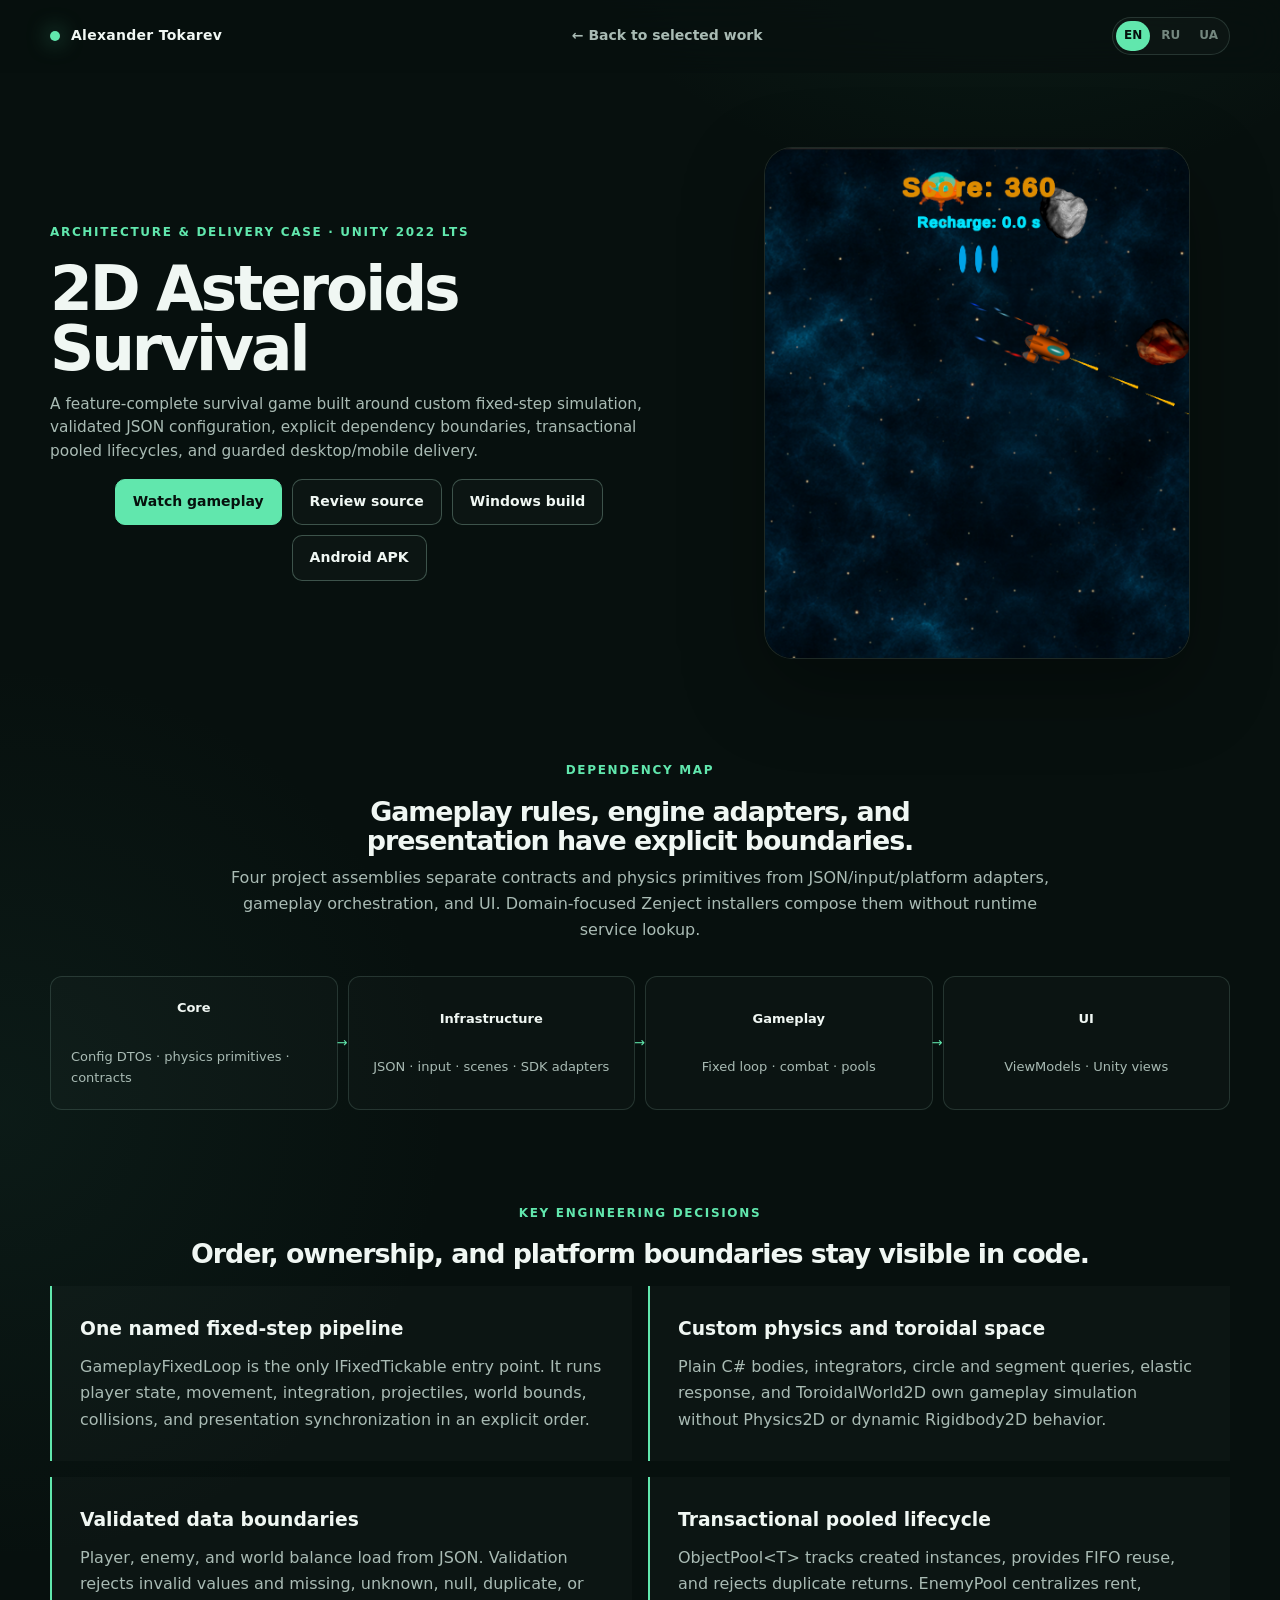
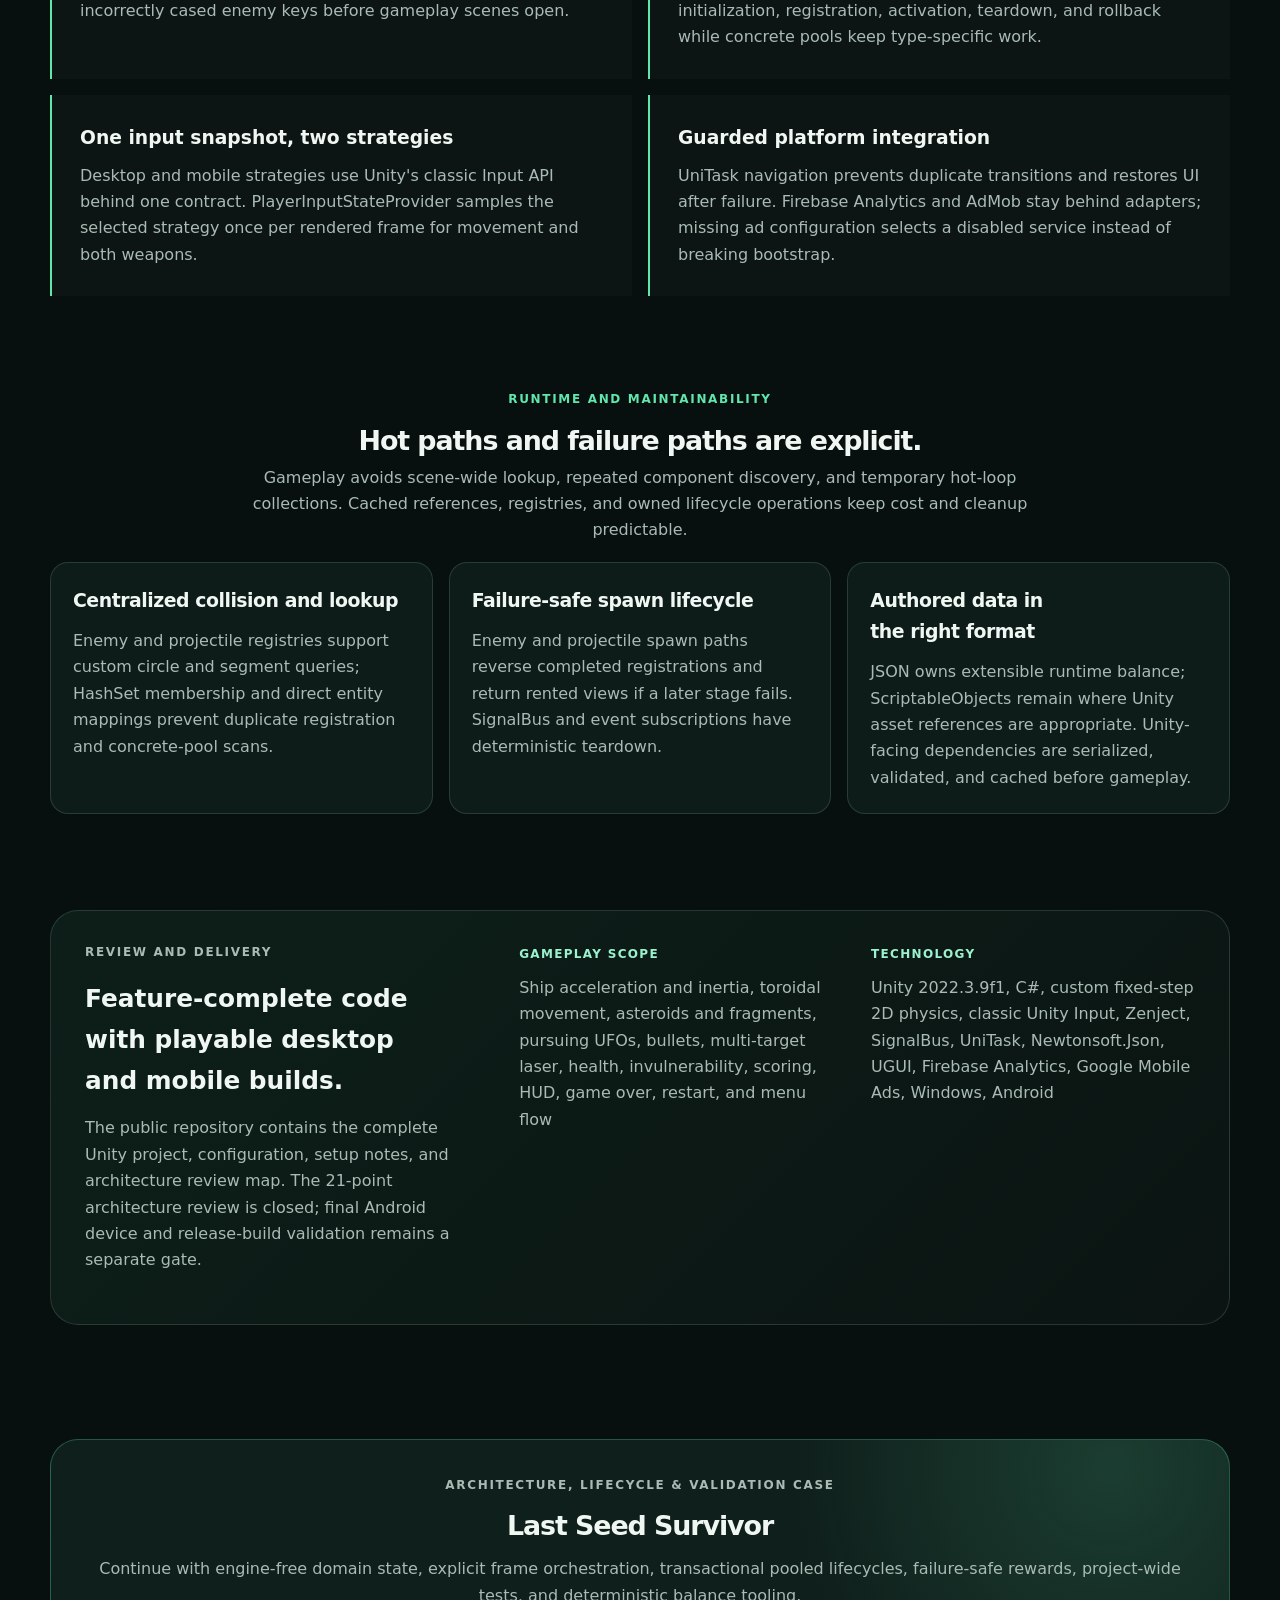
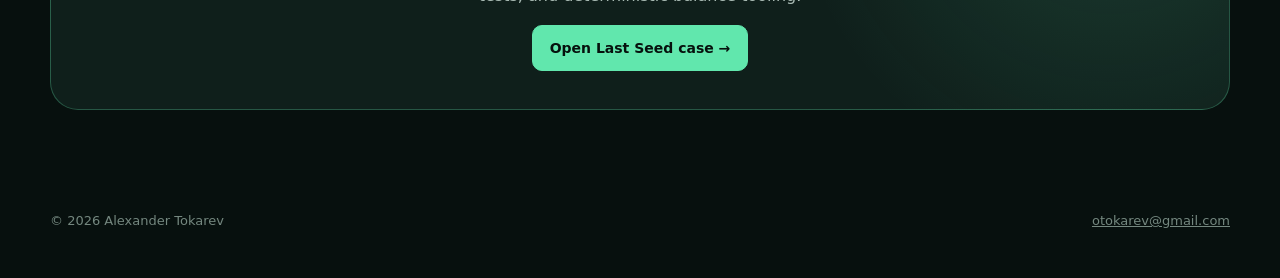
==== commit fb5a326d: "Align portfolio with Unity Developer CV" ====
--- a/projects/asteroids.html
+++ b/projects/asteroids.html
@@ -10,7 +10,7 @@
 </head>
 <body>
   <a class="skip-link" href="#main" data-i18n="skip">Skip to content</a>
-  <header class="site-header"><div class="shell nav"><a class="brand" href="../index.html"><span class="brand-mark" aria-hidden="true"></span><span>Oleksandr Tokarev</span></a><a class="back-link" href="../index.html#work" data-i18n="nav.back">← Back to selected work</a><div class="locale-switcher" aria-label="Language"><button class="locale-button" type="button" data-locale="en" aria-pressed="true">EN</button><button class="locale-button" type="button" data-locale="ru" aria-pressed="false">RU</button><button class="locale-button" type="button" data-locale="uk" aria-pressed="false">UA</button></div></div></header>
+  <header class="site-header"><div class="shell nav"><a class="brand" href="../index.html"><span class="brand-mark" aria-hidden="true"></span><span>Alexander Tokarev</span></a><a class="back-link" href="../index.html#work" data-i18n="nav.back">← Back to selected work</a><div class="locale-switcher" aria-label="Language"><button class="locale-button" type="button" data-locale="en" aria-pressed="true">EN</button><button class="locale-button" type="button" data-locale="ru" aria-pressed="false">RU</button><button class="locale-button" type="button" data-locale="uk" aria-pressed="false">UA</button></div></div></header>
   <main id="main">
     <section class="shell case-hero">
       <div><p class="eyebrow" data-i18n="hero.eyebrow">Architecture & delivery case · Unity 2022 LTS</p><h1>2D Asteroids Survival</h1><p class="hero-lead" data-i18n="hero.lead">A feature-complete survival game built around custom fixed-step simulation, validated JSON configuration, explicit dependency boundaries, transactional pooled lifecycles, and guarded desktop/mobile delivery.</p><div class="hero-actions"><a class="button primary" href="https://youtu.be/MV7N_iHXxiU" target="_blank" rel="noopener" data-i18n="button.gameplay">Watch gameplay</a><a class="button" href="https://github.com/TokarevDev/2D_Asteroids_Survival" target="_blank" rel="noopener" data-i18n="button.source">Review source</a><a class="button" href="../assets/builds/asteroids/2D_Asteroids_Survival_PC_Build.zip" download data-i18n="button.pc">Windows build</a><a class="button" href="../assets/builds/asteroids/2D_Asteroids_Survival.apk" download data-i18n="button.android">Android APK</a></div></div>
@@ -40,7 +40,7 @@
 
     <section class="section"><div class="shell contact"><p class="eyebrow" data-i18n="next.eyebrow">Architecture, lifecycle & validation case</p><h2>Last Seed Survivor</h2><p data-i18n="next.text">Continue with engine-free domain state, explicit frame orchestration, transactional pooled lifecycles, failure-safe rewards, project-wide tests, and deterministic balance tooling.</p><a class="button primary" href="last-seed.html" data-i18n="next.button">Open Last Seed case →</a></div></section>
   </main>
-  <footer class="site-footer"><div class="shell footer-row"><span>© 2026 Oleksandr Tokarev</span><a href="mailto:otokarevdev@gmail.com">otokarevdev@gmail.com</a></div></footer>
+  <footer class="site-footer"><div class="shell footer-row"><span>© 2026 Alexander Tokarev</span><a href="mailto:otokarev@gmail.com">otokarev@gmail.com</a></div></footer>
   <script>
   window.PORTFOLIO_TRANSLATIONS={
     ru:{"skip":"Перейти к содержимому","nav.back":"← К избранным проектам","hero.eyebrow":"Кейс архитектуры и delivery · Unity 2022 LTS","hero.lead":"Feature-complete survival-игра с собственной fixed-step симуляцией, валидируемой JSON-конфигурацией, явными границами зависимостей, транзакционным lifecycle pooled-объектов и защищённым desktop/mobile delivery.","button.gameplay":"Смотреть геймплей","button.source":"Открыть код","button.pc":"Windows-сборка","button.android":"Android APK","case.eyebrow":"Карта зависимостей","case.title":"Gameplay-правила, engine adapters и presentation имеют явные границы.","case.note":"Четыре project assemblies отделяют контракты и physics primitives от JSON/input/platform adapters, gameplay orchestration и UI. Доменные Zenject installers компонуют их без runtime service lookup.","flow.core":"<b>Core</b><br>Config DTOs · physics primitives · contracts","flow.infrastructure":"<b>Infrastructure</b><br>JSON · input · scenes · SDK adapters","flow.gameplay":"<b>Gameplay</b><br>Fixed loop · combat · pools","flow.ui":"<b>UI</b><br>ViewModels · Unity views","decisions.eyebrow":"Ключевые инженерные решения","decisions.title":"Порядок, ownership и platform boundaries остаются видимыми в коде.","decision.di.title":"Один именованный fixed-step pipeline","decision.di.text":"GameplayFixedLoop — единственная точка входа IFixedTickable. Он в явном порядке выполняет player state, движение, интеграцию, projectiles, world bounds, collisions и синхронизацию presentation.","decision.boundaries.title":"Собственная physics и toroidal space","decision.boundaries.text":"Обычные C# bodies, integrators, circle/segment queries, elastic response и ToroidalWorld2D владеют gameplay simulation без Physics2D и dynamic Rigidbody2D.","decision.session.title":"Валидируемые границы данных","decision.session.text":"Баланс player, enemy и world загружается из JSON. До открытия gameplay scenes validation отклоняет некорректные значения и отсутствующие, неизвестные, null, дублированные или enemy keys с неверным регистром.","decision.ui.title":"Транзакционный lifecycle pools","decision.ui.text":"ObjectPool<T> отслеживает созданные экземпляры, обеспечивает FIFO reuse и отклоняет повторные возвраты. EnemyPool централизует rent, initialization, registration, activation, teardown и rollback, а конкретные pools сохраняют только type-specific работу.","decision.input.title":"Один input snapshot, две стратегии","decision.input.text":"Desktop- и mobile-стратегии используют classic Unity Input API за одним контрактом. PlayerInputStateProvider опрашивает выбранную стратегию один раз за rendered frame для движения и обоих видов оружия.","decision.async.title":"Защищённая platform integration","decision.async.text":"UniTask-навигация предотвращает повторные переходы и восстанавливает UI после ошибки. Firebase Analytics и AdMob находятся за adapters; при отсутствии ad-конфигурации bootstrap выбирает disabled service.","runtime.eyebrow":"Runtime и поддержка","runtime.title":"Hot paths и failure paths выражены явно.","runtime.note":"Gameplay избегает scene-wide lookup, повторного поиска компонентов и временных коллекций в hot loops. Кешированные ссылки, registries и owned lifecycle operations делают стоимость и cleanup предсказуемыми.","runtime.state.title":"Централизованные collision и lookup","runtime.state.text":"Enemy/projectile registries обслуживают собственные circle/segment queries; HashSet membership и прямые entity mappings исключают дублирующую регистрацию и перебор конкретных pools.","runtime.config.title":"Отказоустойчивый spawn lifecycle","runtime.config.text":"Enemy/projectile spawn paths откатывают выполненные регистрации и возвращают арендованные views, если поздняя стадия завершилась ошибкой. SignalBus- и event-подписки имеют детерминированный teardown.","runtime.references.title":"Авторские данные в подходящем формате","runtime.references.text":"JSON хранит расширяемый runtime balance; ScriptableObjects остаются там, где нужны Unity asset references. Unity-зависимости сериализуются, валидируются и кешируются до gameplay.","delivery.eyebrow":"Review и delivery","delivery.title":"Feature-complete код с играбельными desktop- и mobile-сборками.","delivery.text":"Публичный репозиторий содержит полный Unity-проект, конфигурацию, инструкции запуска и architecture review map. Архитектурное ревью из 21 пункта закрыто; финальная Android device/release-build validation остаётся отдельным gate.","delivery.scope":"Gameplay scope","delivery.scope.text":"Ускорение и инерция корабля, toroidal movement, астероиды и fragments, преследующие UFO, bullets, multi-target laser, health, invulnerability, score, HUD, game over, restart и menu flow","delivery.stack":"Технологии","next.eyebrow":"Кейс архитектуры, lifecycle и валидации","next.text":"Далее — engine-free domain state, явная оркестрация кадра, транзакционный lifecycle pools, отказоустойчивые rewards, project-wide tests и детерминированное balance tooling.","next.button":"Открыть Last Seed →"},
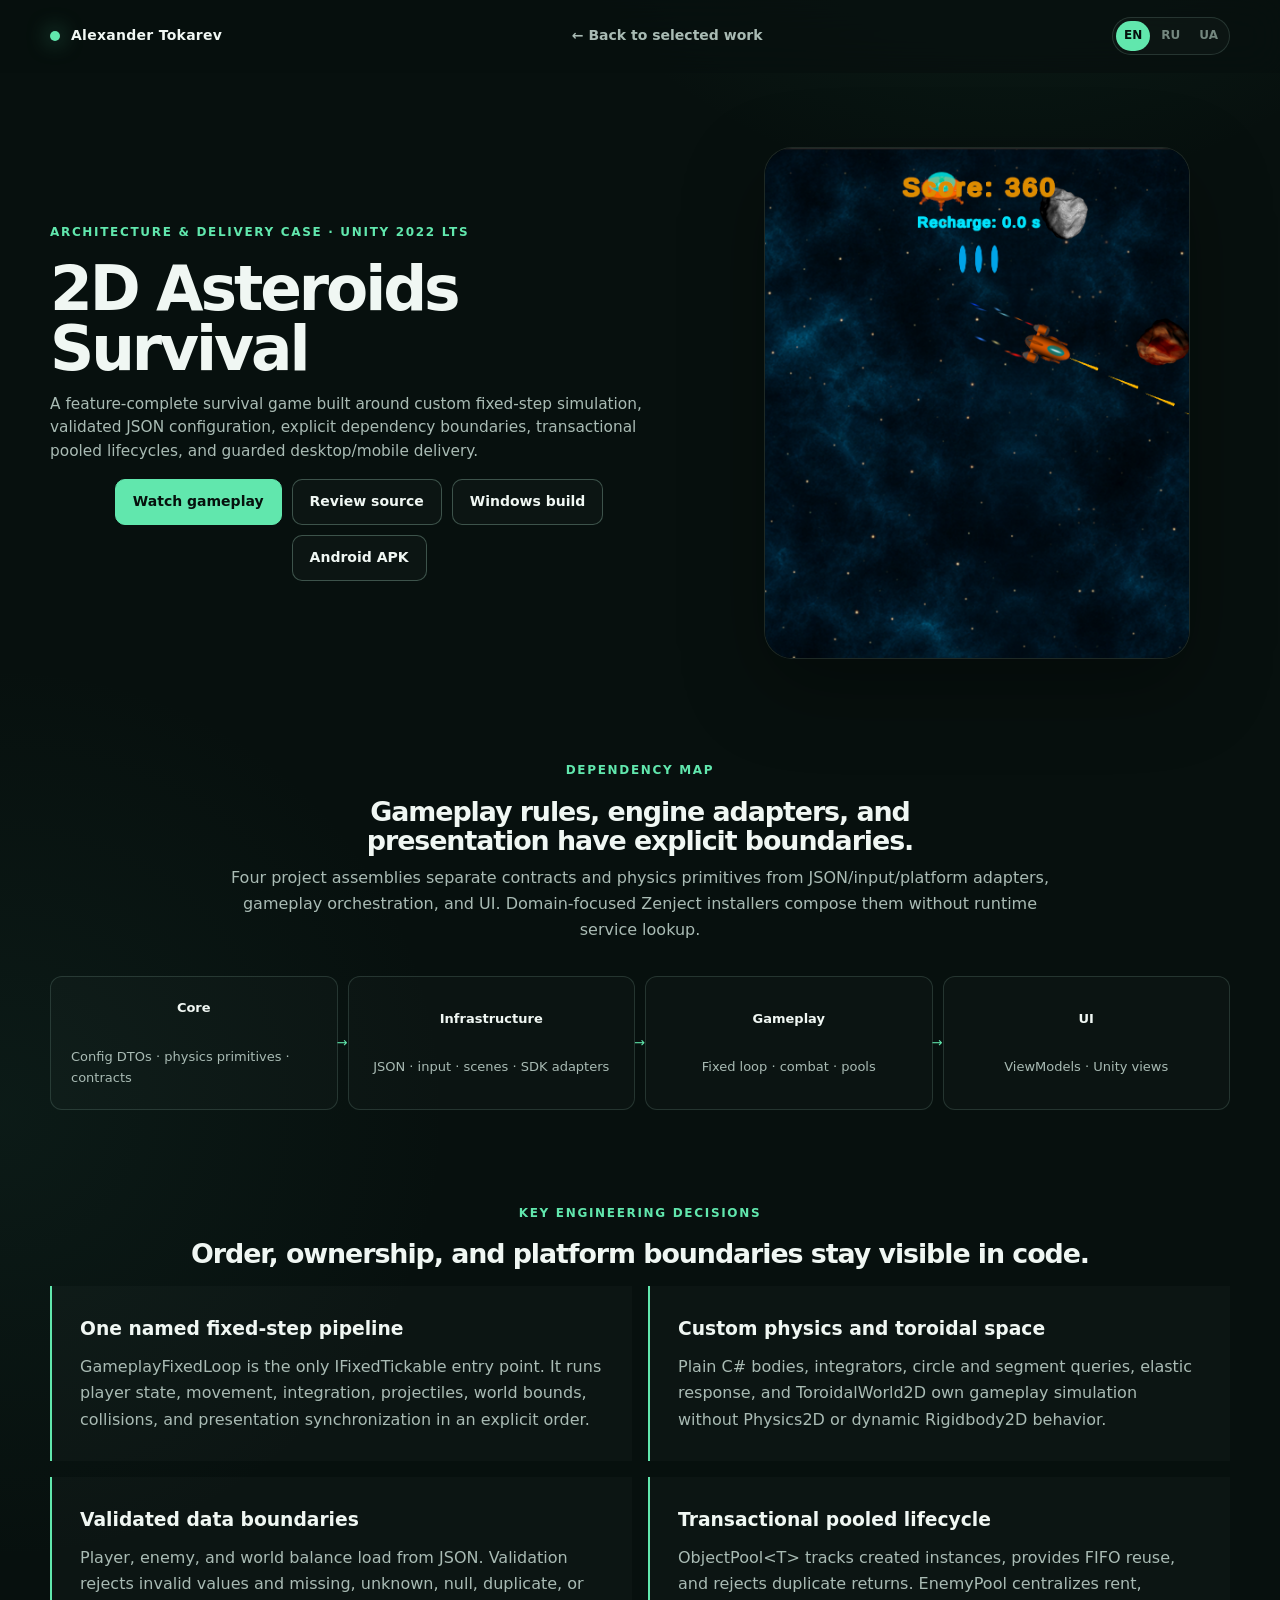
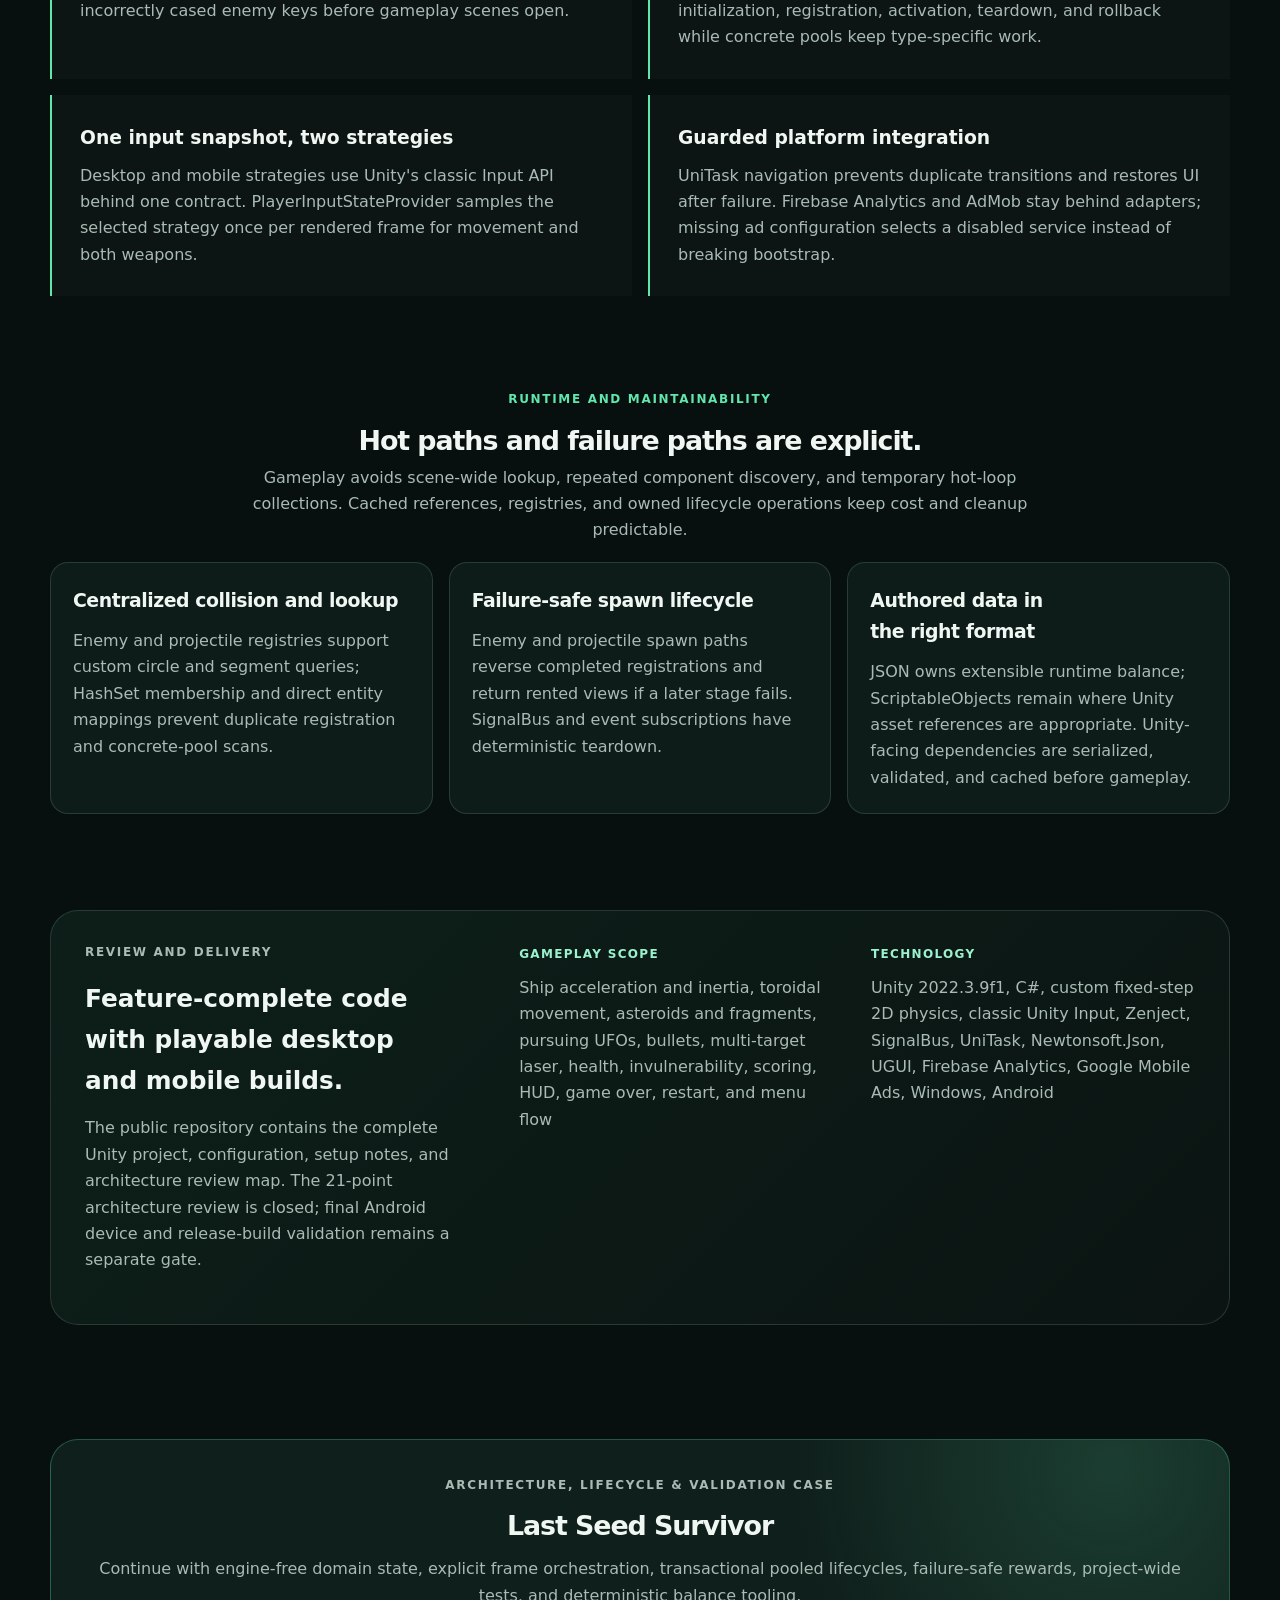
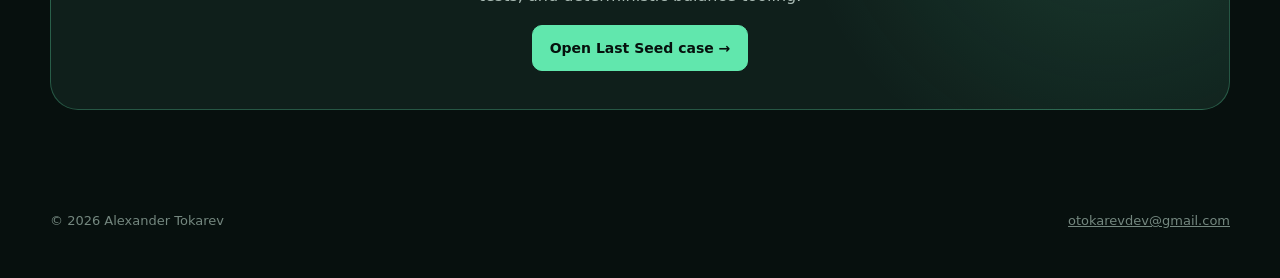
==== commit fe45f65b: "Add CV-backed skills and background to portfolio" ====
--- a/projects/asteroids.html
+++ b/projects/asteroids.html
@@ -40,7 +40,7 @@
 
     <section class="section"><div class="shell contact"><p class="eyebrow" data-i18n="next.eyebrow">Architecture, lifecycle & validation case</p><h2>Last Seed Survivor</h2><p data-i18n="next.text">Continue with engine-free domain state, explicit frame orchestration, transactional pooled lifecycles, failure-safe rewards, project-wide tests, and deterministic balance tooling.</p><a class="button primary" href="last-seed.html" data-i18n="next.button">Open Last Seed case →</a></div></section>
   </main>
-  <footer class="site-footer"><div class="shell footer-row"><span>© 2026 Alexander Tokarev</span><a href="mailto:otokarev@gmail.com">otokarev@gmail.com</a></div></footer>
+  <footer class="site-footer"><div class="shell footer-row"><span>© 2026 Alexander Tokarev</span><a href="mailto:otokarevdev@gmail.com">otokarevdev@gmail.com</a></div></footer>
   <script>
   window.PORTFOLIO_TRANSLATIONS={
     ru:{"skip":"Перейти к содержимому","nav.back":"← К избранным проектам","hero.eyebrow":"Кейс архитектуры и delivery · Unity 2022 LTS","hero.lead":"Feature-complete survival-игра с собственной fixed-step симуляцией, валидируемой JSON-конфигурацией, явными границами зависимостей, транзакционным lifecycle pooled-объектов и защищённым desktop/mobile delivery.","button.gameplay":"Смотреть геймплей","button.source":"Открыть код","button.pc":"Windows-сборка","button.android":"Android APK","case.eyebrow":"Карта зависимостей","case.title":"Gameplay-правила, engine adapters и presentation имеют явные границы.","case.note":"Четыре project assemblies отделяют контракты и physics primitives от JSON/input/platform adapters, gameplay orchestration и UI. Доменные Zenject installers компонуют их без runtime service lookup.","flow.core":"<b>Core</b><br>Config DTOs · physics primitives · contracts","flow.infrastructure":"<b>Infrastructure</b><br>JSON · input · scenes · SDK adapters","flow.gameplay":"<b>Gameplay</b><br>Fixed loop · combat · pools","flow.ui":"<b>UI</b><br>ViewModels · Unity views","decisions.eyebrow":"Ключевые инженерные решения","decisions.title":"Порядок, ownership и platform boundaries остаются видимыми в коде.","decision.di.title":"Один именованный fixed-step pipeline","decision.di.text":"GameplayFixedLoop — единственная точка входа IFixedTickable. Он в явном порядке выполняет player state, движение, интеграцию, projectiles, world bounds, collisions и синхронизацию presentation.","decision.boundaries.title":"Собственная physics и toroidal space","decision.boundaries.text":"Обычные C# bodies, integrators, circle/segment queries, elastic response и ToroidalWorld2D владеют gameplay simulation без Physics2D и dynamic Rigidbody2D.","decision.session.title":"Валидируемые границы данных","decision.session.text":"Баланс player, enemy и world загружается из JSON. До открытия gameplay scenes validation отклоняет некорректные значения и отсутствующие, неизвестные, null, дублированные или enemy keys с неверным регистром.","decision.ui.title":"Транзакционный lifecycle pools","decision.ui.text":"ObjectPool<T> отслеживает созданные экземпляры, обеспечивает FIFO reuse и отклоняет повторные возвраты. EnemyPool централизует rent, initialization, registration, activation, teardown и rollback, а конкретные pools сохраняют только type-specific работу.","decision.input.title":"Один input snapshot, две стратегии","decision.input.text":"Desktop- и mobile-стратегии используют classic Unity Input API за одним контрактом. PlayerInputStateProvider опрашивает выбранную стратегию один раз за rendered frame для движения и обоих видов оружия.","decision.async.title":"Защищённая platform integration","decision.async.text":"UniTask-навигация предотвращает повторные переходы и восстанавливает UI после ошибки. Firebase Analytics и AdMob находятся за adapters; при отсутствии ad-конфигурации bootstrap выбирает disabled service.","runtime.eyebrow":"Runtime и поддержка","runtime.title":"Hot paths и failure paths выражены явно.","runtime.note":"Gameplay избегает scene-wide lookup, повторного поиска компонентов и временных коллекций в hot loops. Кешированные ссылки, registries и owned lifecycle operations делают стоимость и cleanup предсказуемыми.","runtime.state.title":"Централизованные collision и lookup","runtime.state.text":"Enemy/projectile registries обслуживают собственные circle/segment queries; HashSet membership и прямые entity mappings исключают дублирующую регистрацию и перебор конкретных pools.","runtime.config.title":"Отказоустойчивый spawn lifecycle","runtime.config.text":"Enemy/projectile spawn paths откатывают выполненные регистрации и возвращают арендованные views, если поздняя стадия завершилась ошибкой. SignalBus- и event-подписки имеют детерминированный teardown.","runtime.references.title":"Авторские данные в подходящем формате","runtime.references.text":"JSON хранит расширяемый runtime balance; ScriptableObjects остаются там, где нужны Unity asset references. Unity-зависимости сериализуются, валидируются и кешируются до gameplay.","delivery.eyebrow":"Review и delivery","delivery.title":"Feature-complete код с играбельными desktop- и mobile-сборками.","delivery.text":"Публичный репозиторий содержит полный Unity-проект, конфигурацию, инструкции запуска и architecture review map. Архитектурное ревью из 21 пункта закрыто; финальная Android device/release-build validation остаётся отдельным gate.","delivery.scope":"Gameplay scope","delivery.scope.text":"Ускорение и инерция корабля, toroidal movement, астероиды и fragments, преследующие UFO, bullets, multi-target laser, health, invulnerability, score, HUD, game over, restart и menu flow","delivery.stack":"Технологии","next.eyebrow":"Кейс архитектуры, lifecycle и валидации","next.text":"Далее — engine-free domain state, явная оркестрация кадра, транзакционный lifecycle pools, отказоустойчивые rewards, project-wide tests и детерминированное balance tooling.","next.button":"Открыть Last Seed →"},
--- a/assets/site.css
+++ b/assets/site.css
@@ -643,6 +643,8 @@
   grid-template-columns: repeat(3, 1fr);
   gap: 16px;
 }
+
+.profile-grid { grid-template-columns: repeat(2, 1fr); }
 
 .capability,
 .case-card {
